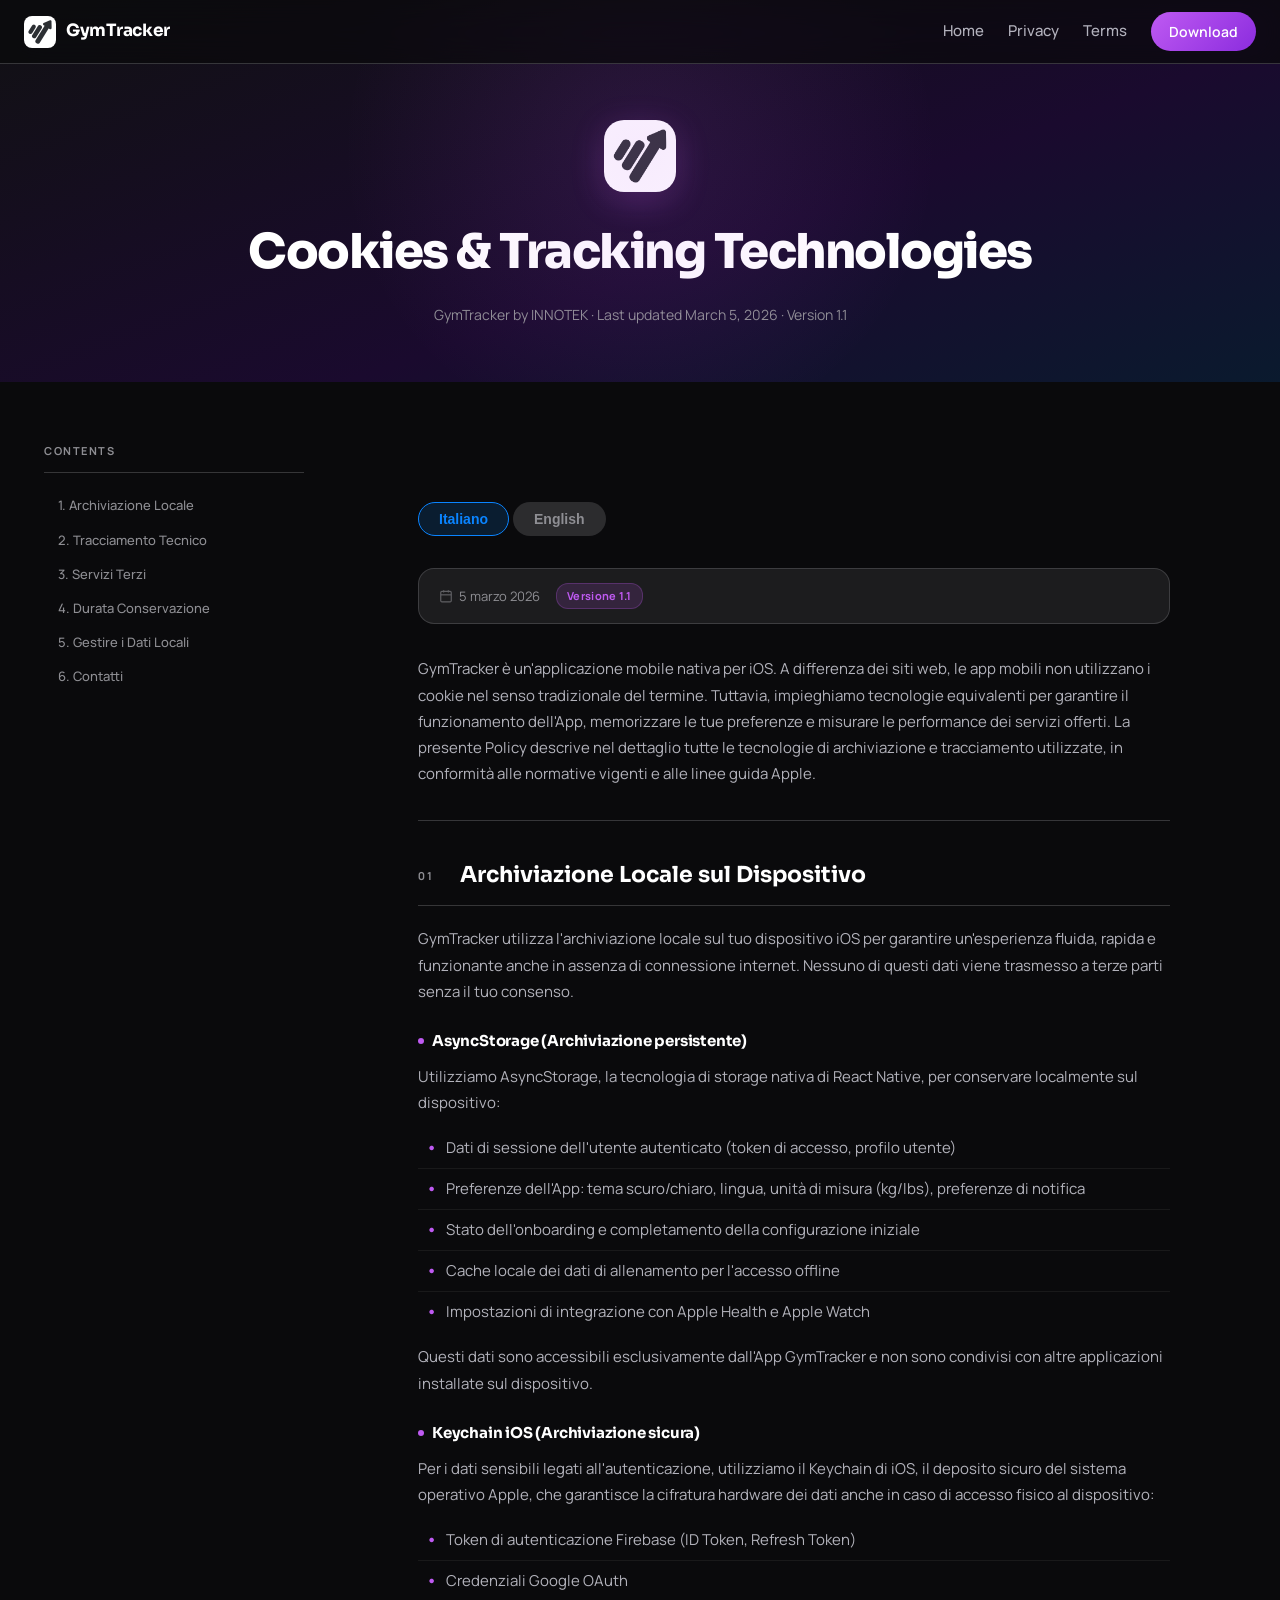
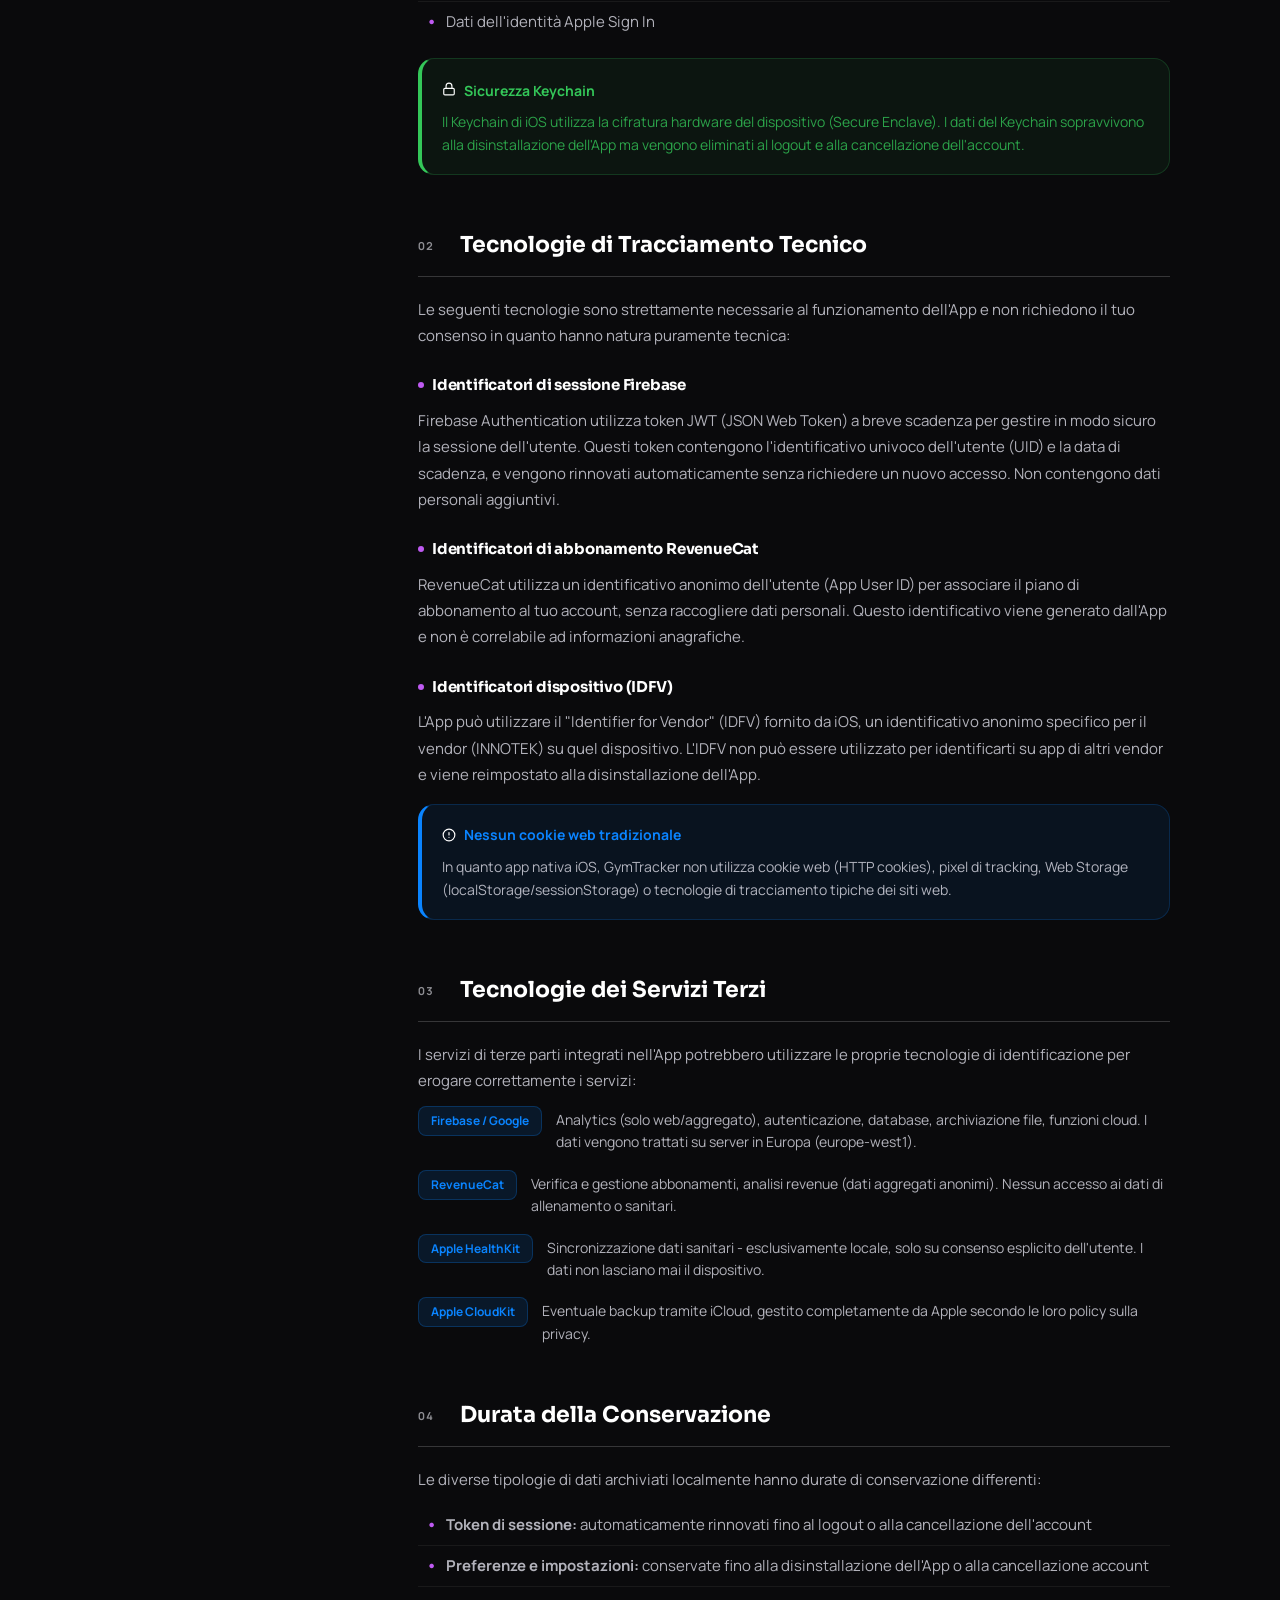
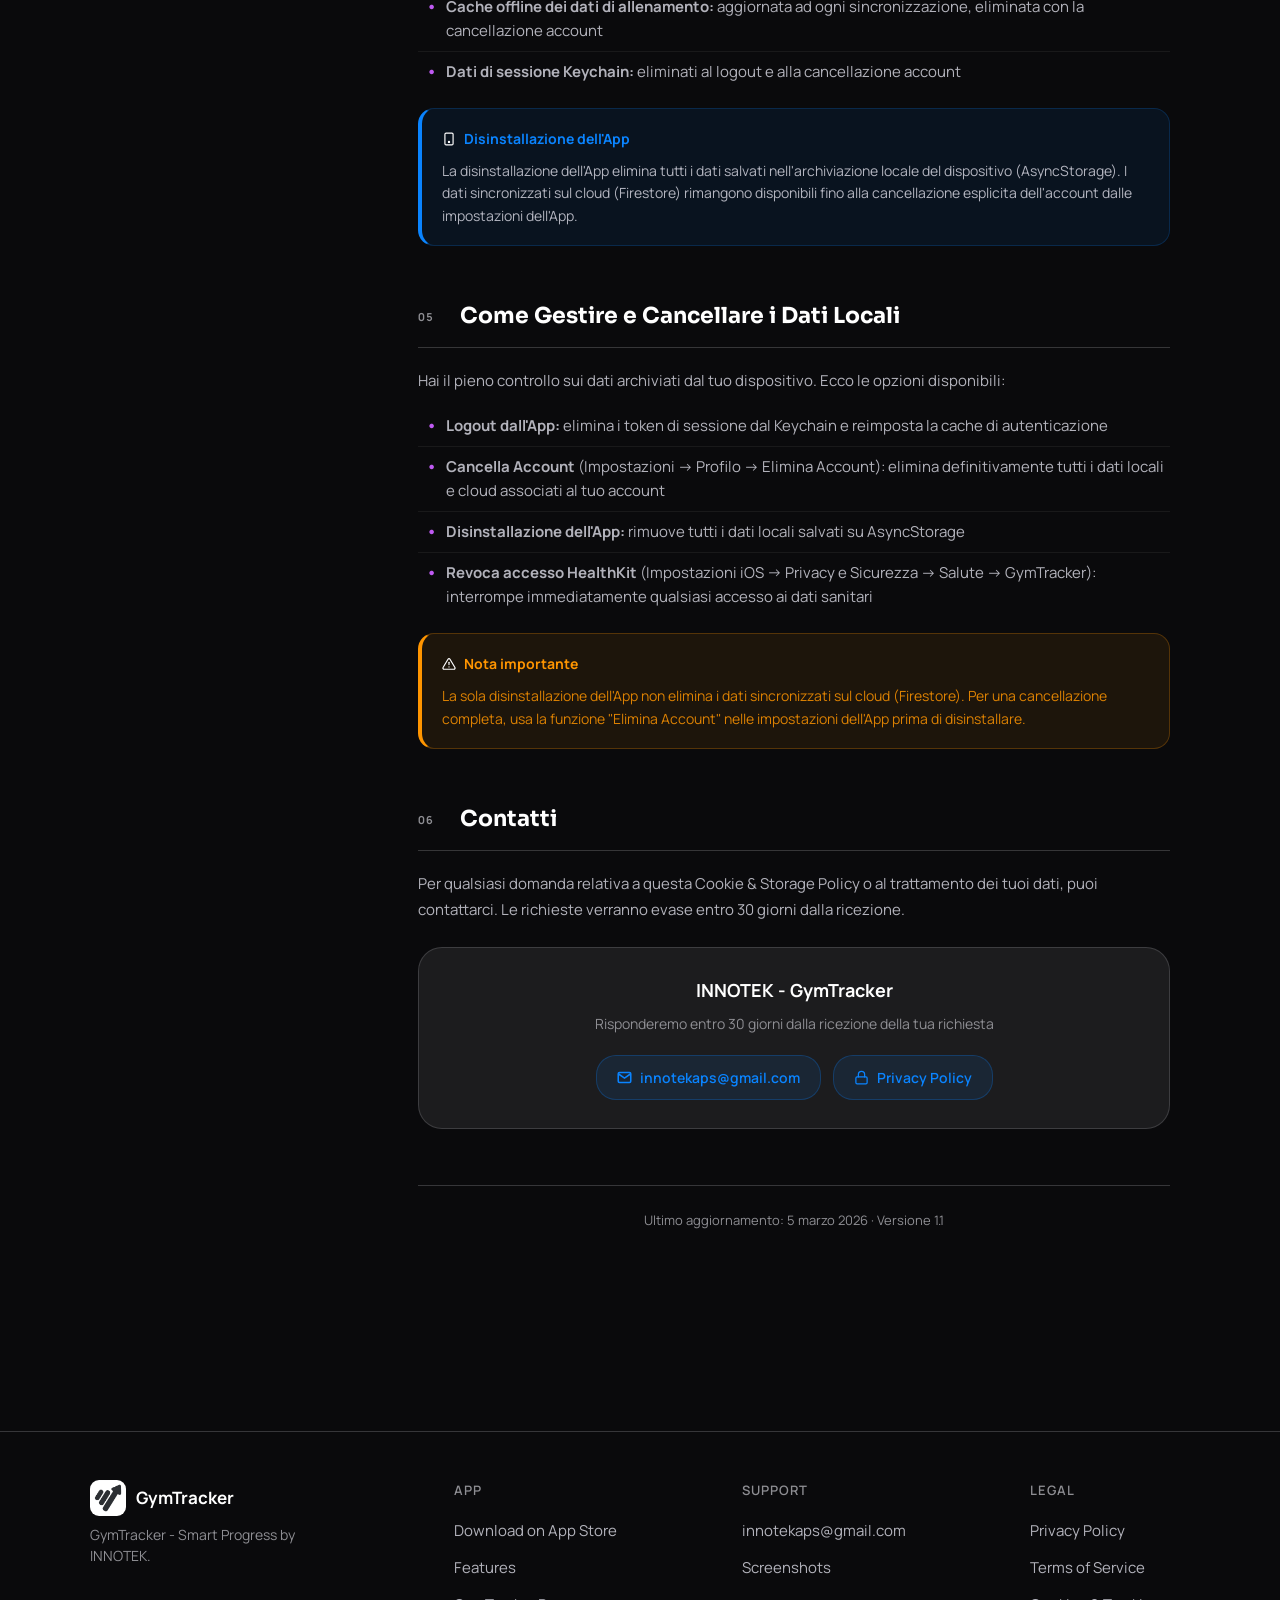
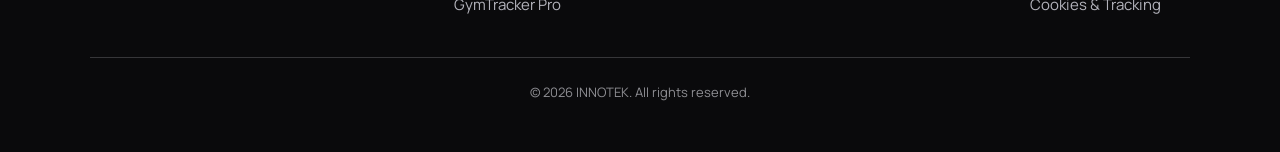
==== cookies.html @ 11812b3f "style: replace all emojis with SVG icons across site" ====
<!DOCTYPE html>
<html lang="en">
<head>
  <meta charset="UTF-8">
  <meta name="viewport" content="width=device-width, initial-scale=1.0">
  <title>Cookies &amp; Tracking - GymTracker by INNOTEK</title>
  <meta name="description" content="GymTracker Cookies and Tracking Technologies Policy - how the app stores data and uses technical identifiers.">
  <link rel="icon" href="./favicon.png">
  <link rel="stylesheet" href="./styles.css">
</head>
<body>

<div class="scroll-progress"><div class="scroll-progress-bar" id="progressBar"></div></div>

<nav class="site-nav">
  <div class="nav-brand">
    <img src="./icon.png" alt="GymTracker">
    <span>GymTracker</span>
  </div>
  <div class="nav-links">
    <a href="./index.html">Home</a>
    <a href="./privacy.html">Privacy</a>
    <a href="./terms.html">Terms</a>
    <a href="https://apps.apple.com/app/id6759553013" class="nav-cta" target="_blank">Download</a>
  </div>
</nav>

<div class="legal-hero-enhanced">
  <img class="legal-hero-icon" src="./icon.png" alt="GymTracker">
  <h1>Cookies &amp; Tracking Technologies</h1>
  <p>GymTracker by INNOTEK · Last updated March 5, 2026 · Version 1.1</p>
</div>

<div class="legal-layout">

  <aside class="toc-sidebar" id="tocSidebar">
    <div class="toc-header">Contents</div>
    <nav id="toc-it" class="toc-nav-pane">
      <ul class="toc-nav">
        <li><a href="#it-s1" class="toc-link">1. Archiviazione Locale</a></li>
        <li><a href="#it-s2" class="toc-link">2. Tracciamento Tecnico</a></li>
        <li><a href="#it-s3" class="toc-link">3. Servizi Terzi</a></li>
        <li><a href="#it-s4" class="toc-link">4. Durata Conservazione</a></li>
        <li><a href="#it-s5" class="toc-link">5. Gestire i Dati Locali</a></li>
        <li><a href="#it-s6" class="toc-link">6. Contatti</a></li>
      </ul>
    </nav>
    <nav id="toc-en" class="toc-nav-pane" style="display:none;">
      <ul class="toc-nav">
        <li><a href="#en-s1" class="toc-link">1. Local Device Storage</a></li>
        <li><a href="#en-s2" class="toc-link">2. Technical Identifiers</a></li>
        <li><a href="#en-s3" class="toc-link">3. Third-Party Services</a></li>
        <li><a href="#en-s4" class="toc-link">4. Retention</a></li>
        <li><a href="#en-s5" class="toc-link">5. Managing Local Data</a></li>
        <li><a href="#en-s6" class="toc-link">6. Contacts</a></li>
      </ul>
    </nav>
  </aside>

  <main class="legal-content">
    <div class="lang-tabs">
      <button class="lang-tab active" onclick="switchLang('it')" id="tab-it">Italiano</button>
      <button class="lang-tab" onclick="switchLang('en')" id="tab-en">English</button>
    </div>

    <div class="legal-meta">
      <span class="legal-meta-item">
        <svg width="14" height="14" viewBox="0 0 24 24" fill="none" stroke="currentColor" stroke-width="2"><rect x="3" y="4" width="18" height="18" rx="2"/><line x1="16" y1="2" x2="16" y2="6"/><line x1="8" y1="2" x2="8" y2="6"/><line x1="3" y1="10" x2="21" y2="10"/></svg>
        5 marzo 2026
      </span>
      <span class="legal-meta-badge">Versione 1.1</span>

    </div>

    <div id="lang-it" class="lang-content active">

      <p style="font-size:15px;color:var(--text-secondary);line-height:1.75;margin-bottom:40px;padding-bottom:32px;border-bottom:1px solid var(--separator);">
        GymTracker è un'applicazione mobile nativa per iOS. A differenza dei siti web, le app mobili non utilizzano i cookie nel senso tradizionale del termine. Tuttavia, impieghiamo tecnologie equivalenti per garantire il funzionamento dell'App, memorizzare le tue preferenze e misurare le performance dei servizi offerti. La presente Policy descrive nel dettaglio tutte le tecnologie di archiviazione e tracciamento utilizzate, in conformità alle normative vigenti e alle linee guida Apple.
      </p>

      <span class="legal-section-anchor" id="it-s1"></span>
      <div class="legal-section fade-in">
        <div class="legal-section-header">
          <span class="section-number">01</span>
          <h2>Archiviazione Locale sul Dispositivo</h2>
        </div>
        <p>GymTracker utilizza l'archiviazione locale sul tuo dispositivo iOS per garantire un'esperienza fluida, rapida e funzionante anche in assenza di connessione internet. Nessuno di questi dati viene trasmesso a terze parti senza il tuo consenso.</p>

        <h3>AsyncStorage (Archiviazione persistente)</h3>
        <p>Utilizziamo AsyncStorage, la tecnologia di storage nativa di React Native, per conservare localmente sul dispositivo:</p>
        <ul>
          <li>Dati di sessione dell'utente autenticato (token di accesso, profilo utente)</li>
          <li>Preferenze dell'App: tema scuro/chiaro, lingua, unità di misura (kg/lbs), preferenze di notifica</li>
          <li>Stato dell'onboarding e completamento della configurazione iniziale</li>
          <li>Cache locale dei dati di allenamento per l'accesso offline</li>
          <li>Impostazioni di integrazione con Apple Health e Apple Watch</li>
        </ul>
        <p>Questi dati sono accessibili esclusivamente dall'App GymTracker e non sono condivisi con altre applicazioni installate sul dispositivo.</p>

        <h3>Keychain iOS (Archiviazione sicura)</h3>
        <p>Per i dati sensibili legati all'autenticazione, utilizziamo il Keychain di iOS, il deposito sicuro del sistema operativo Apple, che garantisce la cifratura hardware dei dati anche in caso di accesso fisico al dispositivo:</p>
        <ul>
          <li>Token di autenticazione Firebase (ID Token, Refresh Token)</li>
          <li>Credenziali Google OAuth</li>
          <li>Dati dell'identità Apple Sign In</li>
        </ul>
        <div class="highlight-box">
          <div class="highlight-box-header">
            <span><svg width="14" height="14" viewBox="0 0 24 24" fill="none" stroke="currentColor" stroke-width="2" stroke-linecap="round"><rect x="3" y="11" width="18" height="11" rx="2" ry="2"/><path d="M7 11V7a5 5 0 0 1 10 0v4"/></svg></span>
            <span class="highlight-box-title">Sicurezza Keychain</span>
          </div>
          <p>Il Keychain di iOS utilizza la cifratura hardware del dispositivo (Secure Enclave). I dati del Keychain sopravvivono alla disinstallazione dell'App ma vengono eliminati al logout e alla cancellazione dell'account.</p>
        </div>
      </div>

      <span class="legal-section-anchor" id="it-s2"></span>
      <div class="legal-section fade-in">
        <div class="legal-section-header">
          <span class="section-number">02</span>
          <h2>Tecnologie di Tracciamento Tecnico</h2>
        </div>
        <p>Le seguenti tecnologie sono strettamente necessarie al funzionamento dell'App e non richiedono il tuo consenso in quanto hanno natura puramente tecnica:</p>

        <h3>Identificatori di sessione Firebase</h3>
        <p>Firebase Authentication utilizza token JWT (JSON Web Token) a breve scadenza per gestire in modo sicuro la sessione dell'utente. Questi token contengono l'identificativo univoco dell'utente (UID) e la data di scadenza, e vengono rinnovati automaticamente senza richiedere un nuovo accesso. Non contengono dati personali aggiuntivi.</p>

        <h3>Identificatori di abbonamento RevenueCat</h3>
        <p>RevenueCat utilizza un identificativo anonimo dell'utente (App User ID) per associare il piano di abbonamento al tuo account, senza raccogliere dati personali. Questo identificativo viene generato dall'App e non è correlabile ad informazioni anagrafiche.</p>

        <h3>Identificatori dispositivo (IDFV)</h3>
        <p>L'App può utilizzare il "Identifier for Vendor" (IDFV) fornito da iOS, un identificativo anonimo specifico per il vendor (INNOTEK) su quel dispositivo. L'IDFV non può essere utilizzato per identificarti su app di altri vendor e viene reimpostato alla disinstallazione dell'App.</p>

        <div class="info-box">
          <div class="info-box-header">
            <span class="info-box-icon"><svg width="14" height="14" viewBox="0 0 24 24" fill="none" stroke="currentColor" stroke-width="2" stroke-linecap="round"><circle cx="12" cy="12" r="10"/><line x1="12" y1="8" x2="12" y2="12"/><line x1="12" y1="16" x2="12.01" y2="16"/></svg></span>
            <span class="info-box-title">Nessun cookie web tradizionale</span>
          </div>
          <p>In quanto app nativa iOS, GymTracker non utilizza cookie web (HTTP cookies), pixel di tracking, Web Storage (localStorage/sessionStorage) o tecnologie di tracciamento tipiche dei siti web.</p>
        </div>
      </div>

      <span class="legal-section-anchor" id="it-s3"></span>
      <div class="legal-section fade-in">
        <div class="legal-section-header">
          <span class="section-number">03</span>
          <h2>Tecnologie dei Servizi Terzi</h2>
        </div>
        <p>I servizi di terze parti integrati nell'App potrebbero utilizzare le proprie tecnologie di identificazione per erogare correttamente i servizi:</p>

        <div class="service-row">
          <span class="service-tag">Firebase / Google</span>
          <span class="service-desc">Analytics (solo web/aggregato), autenticazione, database, archiviazione file, funzioni cloud. I dati vengono trattati su server in Europa (europe-west1).</span>
        </div>
        <div class="service-row">
          <span class="service-tag">RevenueCat</span>
          <span class="service-desc">Verifica e gestione abbonamenti, analisi revenue (dati aggregati anonimi). Nessun accesso ai dati di allenamento o sanitari.</span>
        </div>
        <div class="service-row">
          <span class="service-tag">Apple HealthKit</span>
          <span class="service-desc">Sincronizzazione dati sanitari  -  esclusivamente locale, solo su consenso esplicito dell'utente. I dati non lasciano mai il dispositivo.</span>
        </div>
        <div class="service-row">
          <span class="service-tag">Apple CloudKit</span>
          <span class="service-desc">Eventuale backup tramite iCloud, gestito completamente da Apple secondo le loro policy sulla privacy.</span>
        </div>
      </div>

      <span class="legal-section-anchor" id="it-s4"></span>
      <div class="legal-section fade-in">
        <div class="legal-section-header">
          <span class="section-number">04</span>
          <h2>Durata della Conservazione</h2>
        </div>
        <p>Le diverse tipologie di dati archiviati localmente hanno durate di conservazione differenti:</p>
        <ul>
          <li><strong>Token di sessione:</strong> automaticamente rinnovati fino al logout o alla cancellazione dell'account</li>
          <li><strong>Preferenze e impostazioni:</strong> conservate fino alla disinstallazione dell'App o alla cancellazione account</li>
          <li><strong>Cache offline dei dati di allenamento:</strong> aggiornata ad ogni sincronizzazione, eliminata con la cancellazione account</li>
          <li><strong>Dati di sessione Keychain:</strong> eliminati al logout e alla cancellazione account</li>
        </ul>
        <div class="info-box">
          <div class="info-box-header">
            <span class="info-box-icon"><svg width="14" height="14" viewBox="0 0 24 24" fill="none" stroke="currentColor" stroke-width="2" stroke-linecap="round"><rect x="5" y="2" width="14" height="20" rx="2"/><circle cx="12" cy="17" r="1"/></svg></span>
            <span class="info-box-title">Disinstallazione dell'App</span>
          </div>
          <p>La disinstallazione dell'App elimina tutti i dati salvati nell'archiviazione locale del dispositivo (AsyncStorage). I dati sincronizzati sul cloud (Firestore) rimangono disponibili fino alla cancellazione esplicita dell'account dalle impostazioni dell'App.</p>
        </div>
      </div>

      <span class="legal-section-anchor" id="it-s5"></span>
      <div class="legal-section fade-in">
        <div class="legal-section-header">
          <span class="section-number">05</span>
          <h2>Come Gestire e Cancellare i Dati Locali</h2>
        </div>
        <p>Hai il pieno controllo sui dati archiviati dal tuo dispositivo. Ecco le opzioni disponibili:</p>
        <ul>
          <li><strong>Logout dall'App:</strong> elimina i token di sessione dal Keychain e reimposta la cache di autenticazione</li>
          <li><strong>Cancella Account</strong> (Impostazioni → Profilo → Elimina Account): elimina definitivamente tutti i dati locali e cloud associati al tuo account</li>
          <li><strong>Disinstallazione dell'App:</strong> rimuove tutti i dati locali salvati su AsyncStorage</li>
          <li><strong>Revoca accesso HealthKit</strong> (Impostazioni iOS → Privacy e Sicurezza → Salute → GymTracker): interrompe immediatamente qualsiasi accesso ai dati sanitari</li>
        </ul>
        <div class="warning-box">
          <div class="warning-box-header">
            <span class="warning-box-icon"><svg width="14" height="14" viewBox="0 0 24 24" fill="none" stroke="currentColor" stroke-width="2" stroke-linecap="round"><path d="M10.29 3.86L1.82 18a2 2 0 0 0 1.71 3h16.94a2 2 0 0 0 1.71-3L13.71 3.86a2 2 0 0 0-3.42 0z"/><line x1="12" y1="9" x2="12" y2="13"/><line x1="12" y1="17" x2="12.01" y2="17"/></svg></span>
            <span class="warning-box-title">Nota importante</span>
          </div>
          <p>La sola disinstallazione dell'App non elimina i dati sincronizzati sul cloud (Firestore). Per una cancellazione completa, usa la funzione "Elimina Account" nelle impostazioni dell'App prima di disinstallare.</p>
        </div>
      </div>

      <span class="legal-section-anchor" id="it-s6"></span>
      <div class="legal-section fade-in">
        <div class="legal-section-header">
          <span class="section-number">06</span>
          <h2>Contatti</h2>
        </div>
        <p>Per qualsiasi domanda relativa a questa Cookie &amp; Storage Policy o al trattamento dei tuoi dati, puoi contattarci. Le richieste verranno evase entro 30 giorni dalla ricezione.</p>
        <div class="contact-box">
          <div class="contact-box-title">INNOTEK - GymTracker</div>
          <div class="contact-box-sub">Risponderemo entro 30 giorni dalla ricezione della tua richiesta</div>
          <div class="contact-box-links">
            <a href="mailto:innotekaps@gmail.com" class="contact-link">
              <svg width="15" height="15" viewBox="0 0 24 24" fill="none" stroke="currentColor" stroke-width="2.5"><path d="M4 4h16c1.1 0 2 .9 2 2v12c0 1.1-.9 2-2 2H4c-1.1 0-2-.9-2-2V6c0-1.1.9-2 2-2z"/><polyline points="22,6 12,13 2,6"/></svg>
              innotekaps@gmail.com
            </a>
            <a href="./privacy.html" class="contact-link">
              <svg width="15" height="15" viewBox="0 0 24 24" fill="none" stroke="currentColor" stroke-width="2" stroke-linecap="round"><rect x="3" y="11" width="18" height="11" rx="2" ry="2"/><path d="M7 11V7a5 5 0 0 1 10 0v4"/></svg>
              Privacy Policy
            </a>
          </div>
        </div>
      </div>

      <div class="legal-footer-note">
        Ultimo aggiornamento: 5 marzo 2026 · Versione 1.1
      </div>
    </div><div id="lang-en" class="lang-content">

      <p style="font-size:15px;color:var(--text-secondary);line-height:1.75;margin-bottom:40px;padding-bottom:32px;border-bottom:1px solid var(--separator);">
        GymTracker is a native iOS mobile application. Unlike websites, mobile apps do not use cookies in the traditional browser sense. However, we use equivalent storage technologies and technical identifiers to ensure app operation, remember your preferences, and measure service performance. This Policy describes all storage and tracking technologies used, in compliance with applicable regulations and Apple guidelines.
      </p>

      <span class="legal-section-anchor" id="en-s1"></span>
      <div class="legal-section fade-in">
        <div class="legal-section-header">
          <span class="section-number">01</span>
          <h2>Local Device Storage</h2>
        </div>
        <p>GymTracker stores essential app data locally on your iOS device to ensure a smooth, fast experience that works even without an internet connection. None of this data is transmitted to third parties without your consent.</p>

        <h3>AsyncStorage (Persistent storage)</h3>
        <p>We use AsyncStorage, React Native's native storage technology, to store locally on your device:</p>
        <ul>
          <li>Authenticated user session data (access tokens, user profile)</li>
          <li>App preferences: dark/light theme, language, units of measurement (kg/lbs), notification preferences</li>
          <li>Onboarding completion state and initial setup configuration</li>
          <li>Local workout data cache for offline access</li>
          <li>Apple Health and Apple Watch integration settings</li>
        </ul>
        <p>This data is accessible only by the GymTracker app and is not shared with other applications installed on the device.</p>

        <h3>iOS Keychain (Secure storage)</h3>
        <p>For sensitive authentication data, we use the iOS Keychain  -  Apple's secure system storage that provides hardware-level encryption of data even in case of physical device access:</p>
        <ul>
          <li>Firebase authentication tokens (ID Token, Refresh Token)</li>
          <li>Google OAuth credentials</li>
          <li>Apple Sign In identity data</li>
        </ul>
        <div class="highlight-box">
          <div class="highlight-box-header">
            <span><svg width="14" height="14" viewBox="0 0 24 24" fill="none" stroke="currentColor" stroke-width="2" stroke-linecap="round"><rect x="3" y="11" width="18" height="11" rx="2" ry="2"/><path d="M7 11V7a5 5 0 0 1 10 0v4"/></svg></span>
            <span class="highlight-box-title">Keychain Security</span>
          </div>
          <p>The iOS Keychain uses the device's hardware encryption (Secure Enclave). Keychain data survives app uninstallation but is deleted on logout and account deletion.</p>
        </div>
      </div>

      <span class="legal-section-anchor" id="en-s2"></span>
      <div class="legal-section fade-in">
        <div class="legal-section-header">
          <span class="section-number">02</span>
          <h2>Technical Identifiers</h2>
        </div>
        <p>The following technical identifiers are strictly necessary for app operation and do not require your consent as they serve a purely technical purpose:</p>

        <h3>Firebase session identifiers</h3>
        <p>Firebase Authentication uses short-lived JWT (JSON Web Token) tokens to securely manage user sessions. These tokens contain the user's unique identifier (UID) and expiry date, and are automatically renewed without requiring a new sign-in. They contain no additional personal data.</p>

        <h3>RevenueCat subscription identifiers</h3>
        <p>RevenueCat uses an anonymous user identifier (App User ID) to link a subscription plan to your account, without collecting personal data. This identifier is generated by the app and cannot be correlated to personal information.</p>

        <h3>Device identifier (IDFV)</h3>
        <p>The app may use the "Identifier for Vendor" (IDFV) provided by iOS  -  an anonymous identifier specific to the vendor (INNOTEK) on that device. The IDFV cannot be used to identify you across apps from other vendors and is reset when the app is uninstalled.</p>

        <div class="info-box">
          <div class="info-box-header">
            <span class="info-box-icon"><svg width="14" height="14" viewBox="0 0 24 24" fill="none" stroke="currentColor" stroke-width="2" stroke-linecap="round"><circle cx="12" cy="12" r="10"/><line x1="12" y1="8" x2="12" y2="12"/><line x1="12" y1="16" x2="12.01" y2="16"/></svg></span>
            <span class="info-box-title">No traditional web cookies</span>
          </div>
          <p>As a native iOS app, GymTracker does not use web cookies (HTTP cookies), tracking pixels, Web Storage (localStorage/sessionStorage), or tracking technologies typical of websites.</p>
        </div>
      </div>

      <span class="legal-section-anchor" id="en-s3"></span>
      <div class="legal-section fade-in">
        <div class="legal-section-header">
          <span class="section-number">03</span>
          <h2>Third-Party Services</h2>
        </div>
        <p>Third-party services integrated in the app may use their own identification technologies to deliver their services correctly:</p>

        <div class="service-row">
          <span class="service-tag">Firebase / Google</span>
          <span class="service-desc">Authentication, database/storage, cloud functions, and aggregated technical analytics. Data processed on European servers (europe-west1).</span>
        </div>
        <div class="service-row">
          <span class="service-tag">RevenueCat</span>
          <span class="service-desc">Subscription verification and entitlement management, aggregated anonymous revenue analytics. No access to workout or health data.</span>
        </div>
        <div class="service-row">
          <span class="service-tag">Apple HealthKit</span>
          <span class="service-desc">Health data synchronization  -  exclusively local, only with explicit user consent. Data never leaves your device.</span>
        </div>
        <div class="service-row">
          <span class="service-tag">Apple CloudKit</span>
          <span class="service-desc">Optional iCloud backup, managed entirely by Apple according to their privacy policy.</span>
        </div>
      </div>

      <span class="legal-section-anchor" id="en-s4"></span>
      <div class="legal-section fade-in">
        <div class="legal-section-header">
          <span class="section-number">04</span>
          <h2>Retention</h2>
        </div>
        <p>Different types of locally stored data have different retention periods:</p>
        <ul>
          <li><strong>Session tokens:</strong> automatically renewed until logout or account deletion</li>
          <li><strong>Preferences and settings:</strong> retained until app uninstall or account deletion</li>
          <li><strong>Offline workout data cache:</strong> refreshed on each sync, deleted on account deletion</li>
          <li><strong>Keychain session data:</strong> deleted on logout and account deletion</li>
        </ul>
        <div class="info-box">
          <div class="info-box-header">
            <span class="info-box-icon"><svg width="14" height="14" viewBox="0 0 24 24" fill="none" stroke="currentColor" stroke-width="2" stroke-linecap="round"><rect x="5" y="2" width="14" height="20" rx="2"/><circle cx="12" cy="17" r="1"/></svg></span>
            <span class="info-box-title">Uninstalling the App</span>
          </div>
          <p>Uninstalling the app removes all data stored in the local device storage (AsyncStorage). Data synced to the cloud (Firestore) remains available until explicit account deletion in the app settings.</p>
        </div>
      </div>

      <span class="legal-section-anchor" id="en-s5"></span>
      <div class="legal-section fade-in">
        <div class="legal-section-header">
          <span class="section-number">05</span>
          <h2>Managing and Deleting Local Data</h2>
        </div>
        <p>You have full control over data stored on your device. Here are the available options:</p>
        <ul>
          <li><strong>Log out of the App:</strong> clears session tokens from the Keychain and resets the authentication cache</li>
          <li><strong>Delete Account</strong> (Settings → Profile → Delete Account): permanently removes all local and cloud data associated with your account</li>
          <li><strong>Uninstall the App:</strong> removes all local data stored in AsyncStorage</li>
          <li><strong>Revoke HealthKit access</strong> (iOS Settings → Privacy &amp; Security → Health → GymTracker): immediately stops any access to health data</li>
        </ul>
        <div class="warning-box">
          <div class="warning-box-header">
            <span class="warning-box-icon"><svg width="14" height="14" viewBox="0 0 24 24" fill="none" stroke="currentColor" stroke-width="2" stroke-linecap="round"><path d="M10.29 3.86L1.82 18a2 2 0 0 0 1.71 3h16.94a2 2 0 0 0 1.71-3L13.71 3.86a2 2 0 0 0-3.42 0z"/><line x1="12" y1="9" x2="12" y2="13"/><line x1="12" y1="17" x2="12.01" y2="17"/></svg></span>
            <span class="warning-box-title">Important note</span>
          </div>
          <p>Simply uninstalling the App does not delete cloud-synced data (Firestore). For complete deletion, use the "Delete Account" feature in the App settings before uninstalling.</p>
        </div>
      </div>

      <span class="legal-section-anchor" id="en-s6"></span>
      <div class="legal-section fade-in">
        <div class="legal-section-header">
          <span class="section-number">06</span>
          <h2>Contacts</h2>
        </div>
        <p>For any questions about this Cookies &amp; Storage Policy or data processing, please contact us. Requests will be handled within 30 days of receipt.</p>
        <div class="contact-box">
          <div class="contact-box-title">INNOTEK - GymTracker</div>
          <div class="contact-box-sub">We'll respond within 30 days of receiving your request</div>
          <div class="contact-box-links">
            <a href="mailto:innotekaps@gmail.com" class="contact-link">
              <svg width="15" height="15" viewBox="0 0 24 24" fill="none" stroke="currentColor" stroke-width="2.5"><path d="M4 4h16c1.1 0 2 .9 2 2v12c0 1.1-.9 2-2 2H4c-1.1 0-2-.9-2-2V6c0-1.1.9-2 2-2z"/><polyline points="22,6 12,13 2,6"/></svg>
              innotekaps@gmail.com
            </a>
            <a href="./privacy.html" class="contact-link">
              <svg width="15" height="15" viewBox="0 0 24 24" fill="none" stroke="currentColor" stroke-width="2" stroke-linecap="round"><rect x="3" y="11" width="18" height="11" rx="2" ry="2"/><path d="M7 11V7a5 5 0 0 1 10 0v4"/></svg>
              Privacy Policy
            </a>
          </div>
        </div>
      </div>

      <div class="legal-footer-note">
        Last updated: March 5, 2026 · Version 1.1
      </div>
    </div></main>
</div><footer>
  <div class="footer-inner">
    <div>
      <div class="footer-brand"><img src="./icon.png" alt="GymTracker"><span>GymTracker</span></div>
      <p class="footer-desc">GymTracker - Smart Progress by INNOTEK.</p>
    </div>
    <div class="footer-col">
      <h4>App</h4>
      <ul>
        <li><a href="https://apps.apple.com/app/id6759553013" target="_blank" rel="noopener">Download on App Store</a></li>
        <li><a href="./index.html#features">Features</a></li>
        <li><a href="./index.html#pro">GymTracker Pro</a></li>
      </ul>
    </div>
    <div class="footer-col">
      <h4>Support</h4>
      <ul>
        <li><a href="mailto:innotekaps@gmail.com">innotekaps@gmail.com</a></li>
        <li><a href="./index.html#screenshots">Screenshots</a></li>
      </ul>
    </div>
    <div class="footer-col">
      <h4>Legal</h4>
      <ul>
        <li><a href="./privacy.html">Privacy Policy</a></li>
        <li><a href="./terms.html">Terms of Service</a></li>
        <li><a href="./cookies.html">Cookies &amp; Tracking</a></li>
      </ul>
    </div>
  </div>
  <div class="footer-bottom">
    <p>© 2026 INNOTEK. All rights reserved.</p>
  </div>
</footer>

<button class="back-to-top" id="backToTop" onclick="window.scrollTo({top:0,behavior:'smooth'})" aria-label="Back to top">↑</button>

<script>
  const savedLang = localStorage.getItem('gymtracker-lang') || 'it';
  function switchLang(lang) {
    document.querySelectorAll('.lang-content').forEach(el => el.classList.remove('active'));
    document.querySelectorAll('.lang-tab').forEach(el => el.classList.remove('active'));
    document.getElementById('lang-' + lang).classList.add('active');
    document.getElementById('tab-' + lang).classList.add('active');
    document.getElementById('toc-it').style.display = lang === 'it' ? '' : 'none';
    document.getElementById('toc-en').style.display = lang === 'en' ? '' : 'none';
    localStorage.setItem('gymtracker-lang', lang);
    triggerFadeIns();
  }
  switchLang(savedLang);

  window.addEventListener('scroll', () => {
    const s = document.documentElement.scrollTop;
    const h = document.documentElement.scrollHeight - document.documentElement.clientHeight;
    document.getElementById('progressBar').style.width = (s / h * 100) + '%';
    document.getElementById('backToTop').classList.toggle('visible', s > 400);
    updateTOC();
  }, {passive: true});

  function updateTOC() {
    const lang = localStorage.getItem('gymtracker-lang') || 'it';
    const anchors = document.querySelectorAll('#lang-' + lang + ' .legal-section-anchor');
    const links = document.querySelectorAll('#toc-' + lang + ' .toc-link');
    let current = '';
    anchors.forEach(anchor => { if (window.scrollY >= anchor.offsetTop - 120) current = anchor.id; });
    links.forEach(link => { link.classList.toggle('active', link.getAttribute('href') === '#' + current); });
  }

  function triggerFadeIns() {
    const obs = new IntersectionObserver((entries) => {
      entries.forEach(e => { if (e.isIntersecting) { e.target.classList.add('visible'); obs.unobserve(e.target); } });
    }, {threshold: 0.08});
    document.querySelectorAll('.fade-in:not(.visible)').forEach(el => obs.observe(el));
  }
  triggerFadeIns();
</script>
</body>
</html>
---- styles.css ----
@import url('https://fonts.googleapis.com/css2?family=Manrope:wght@400;500;600;700;800&family=Sora:wght@600;700;800&display=swap');

/* ===================================
  GymTracker - Design System
   Mirroring the app's theme
=================================== */
:root {
  --bg:             #0A0A0C;
  --bg-card:        #1C1C1E;
  --bg-elevated:    #2C2C2E;
  --text:           #FFFFFF;
  --text-secondary: rgba(235,235,245,0.75);
  --text-muted:     #8E8E93;
  --accent:         #0A84FF;
  --success:        #34C759;
  --error:          #FF3B30;
  --warning:        #FF9500;
  --premium:        #BF5AF2;
  --premium2:       #8B2CDE;
  --separator:      rgba(84,84,88,0.6);

  --gradient-premium: linear-gradient(135deg, #BF5AF2 0%, #8B2CDE 100%);
  --gradient-accent:  linear-gradient(135deg, #0A84FF 0%, #5856D6 100%);
  --gradient-hero:    linear-gradient(160deg, #111113 0%, #1a0a2e 60%, #0a1a2e 100%);

  --radius-sm: 10px;
  --radius-md: 16px;
  --radius-lg: 24px;
  --radius-xl: 32px;

  --shadow-card: 0 4px 24px rgba(0,0,0,0.4);
  --shadow-glow: 0 0 40px rgba(191,90,242,0.25);
}

* { box-sizing: border-box; margin: 0; padding: 0; }

html { scroll-behavior: smooth; }

body {
  background: var(--bg);
  color: var(--text);
  font-family: 'Manrope', -apple-system, BlinkMacSystemFont, 'Helvetica Neue', sans-serif;
  line-height: 1.65;
  -webkit-font-smoothing: antialiased;
}

h1, h2, h3, .nav-brand span, .section-label, .section-title, .hero-badge {
  font-family: 'Sora', 'Manrope', sans-serif;
}

a { color: var(--accent); text-decoration: none; }
a:hover { opacity: 0.8; }

/* Global focus-visible ring */
:focus-visible {
  outline: 2px solid var(--accent);
  outline-offset: 3px;
  border-radius: 4px;
}
:focus:not(:focus-visible) { outline: none; }

/* ── Nav ── */
.site-nav {
  position: fixed; top: 0; left: 0; right: 0; z-index: 100;
  display: flex; align-items: center; justify-content: space-between;
  padding: 0 24px; height: 64px;
  background: rgba(10,10,12,0.8);
  backdrop-filter: blur(20px) saturate(180%);
  -webkit-backdrop-filter: blur(20px) saturate(180%);
  border-bottom: 1px solid var(--separator);
}
.nav-brand { display: flex; align-items: center; gap: 10px; }
.nav-brand img { width: 32px; height: 32px; border-radius: 8px; }
.nav-brand span { font-size: 17px; font-weight: 700; letter-spacing: -0.3px; }
.nav-links { display: flex; gap: 24px; align-items: center; }
.nav-links a { font-size: 15px; color: var(--text-secondary); font-weight: 500; }
.nav-links a:hover { color: var(--text); }
.nav-cta {
  background: var(--gradient-premium);
  color: #fff !important;
  padding: 8px 18px;
  border-radius: 20px;
  font-weight: 600 !important;
  font-size: 14px !important;
  transition: opacity .2s, transform .2s;
}
.nav-cta:hover { opacity: 0.9 !important; transform: scale(1.02); }
.nav-cta:focus-visible { outline-color: #fff; }

/* ── Hero ── */
.hero {
  min-height: 100svh;
  background: var(--gradient-hero);
  display: flex; flex-direction: column; align-items: center; justify-content: center;
  text-align: center;
  padding: 120px 24px 80px;
  position: relative; overflow: hidden;
  width: 100%;
  max-width: none;
  margin: 0;
}
.hero::before {
  content: '';
  position: absolute; top: -200px; left: 50%; transform: translateX(-50%);
  width: 800px; height: 800px;
  background: radial-gradient(circle, rgba(191,90,242,0.15) 0%, transparent 70%);
  pointer-events: none;
}
.hero-badge {
  display: inline-flex; align-items: center; gap: 6px;
  background: rgba(255,255,255,0.06);
  border: 1px solid rgba(255,255,255,0.12);
  color: var(--text-secondary);
  padding: 6px 16px; border-radius: 20px;
  font-size: 12px; font-weight: 500; letter-spacing: 0.5px;
  margin-bottom: 24px; text-transform: uppercase;
}
.app-icon-hero {
  width: 120px; height: 120px; border-radius: 26px;
  box-shadow: var(--shadow-glow), 0 8px 40px rgba(0,0,0,0.6);
  margin-bottom: 32px;
  animation: float 6s ease-in-out infinite;
}
@keyframes float {
  0%, 100% { transform: translateY(0px); }
  50% { transform: translateY(-12px); }
}
.hero h1 {
  font-size: clamp(40px, 8vw, 72px);
  font-weight: 800;
  letter-spacing: -2px;
  line-height: 1.05;
  margin-bottom: 20px;
  background: linear-gradient(135deg, #fff 30%, rgba(191,90,242,0.9) 100%);
  -webkit-background-clip: text;
  -webkit-text-fill-color: transparent;
  background-clip: text;
}
.hero-sub {
  font-size: clamp(16px, 2.5vw, 20px);
  color: var(--text-secondary);
  max-width: 480px;
  margin: 0 auto 40px;
  line-height: 1.65;
}
.hero-ctas { display: flex; gap: 16px; flex-wrap: wrap; justify-content: center; }
.btn-primary {
  display: inline-flex; align-items: center; gap: 10px;
  background: var(--gradient-premium);
  color: #fff; font-weight: 700; font-size: 17px;
  padding: 16px 32px; border-radius: var(--radius-xl);
  transition: transform .2s, box-shadow .2s;
  box-shadow: 0 4px 24px rgba(191,90,242,0.4);
}
.btn-primary:hover { transform: translateY(-2px); box-shadow: 0 8px 32px rgba(191,90,242,0.5); color: #fff; }
.btn-secondary {
  display: inline-flex; align-items: center; gap: 10px;
  background: var(--bg-elevated);
  border: 1px solid var(--separator);
  color: var(--text); font-weight: 600; font-size: 17px;
  padding: 16px 32px; border-radius: var(--radius-xl);
  transition: transform .2s, background .2s;
}
.btn-secondary:hover { transform: translateY(-2px); background: #3A3A3C; color: var(--text); }

/* ── Stats Bar ── */
.stats-bar {
  background: var(--bg-card);
  border-top: 1px solid var(--separator);
  border-bottom: 1px solid var(--separator);
}
.stats-inner {
  max-width: 1100px; margin: 0 auto;
  padding: 28px 24px;
  display: flex; flex-wrap: wrap; gap: 32px;
  justify-content: center; text-align: center;
}
.stat-item {}
.stat-value {
  font-size: 28px; font-weight: 800; letter-spacing: -0.5px;
  line-height: 1;
}
.stat-label {
  font-size: 12px; color: var(--text-muted); margin-top: 6px;
  letter-spacing: 0.3px;
}
.grad-premium {
  background: var(--gradient-premium);
  -webkit-background-clip: text; -webkit-text-fill-color: transparent;
  background-clip: text;
}
.grad-accent {
  background: var(--gradient-accent);
  -webkit-background-clip: text; -webkit-text-fill-color: transparent;
  background-clip: text;
}

/* ── Sections ── */
section:not(.hero) { padding: 100px 24px; max-width: 1100px; margin: 0 auto; scroll-margin-top: 72px; }
.screenshots-section { scroll-margin-top: 72px; }
.section-label {
  display: inline-block;
  font-size: 11px; font-weight: 700; letter-spacing: 1.5px;
  color: var(--premium); text-transform: uppercase;
  margin-bottom: 8px;
}
.section-title {
  font-size: clamp(26px, 4.5vw, 44px);
  font-weight: 800; letter-spacing: -1px; line-height: 1.1;
  margin-bottom: 16px;
}
.section-sub {
  font-size: 16px; color: var(--text-secondary);
  max-width: 520px; margin-bottom: 56px; line-height: 1.65;
}

/* ── Features Grid ── */
.features-grid {
  display: grid;
  grid-template-columns: repeat(auto-fit, minmax(300px, 1fr));
  gap: 20px;
}
.feature-card {
  background: var(--bg-card);
  border: 1px solid var(--separator);
  border-radius: var(--radius-lg);
  padding: 28px;
  transition: transform .2s, border-color .2s, box-shadow .2s;
}
.feature-card:hover {
  transform: translateY(-4px);
  border-color: rgba(191,90,242,0.3);
  box-shadow: 0 8px 32px rgba(191,90,242,0.1);
}
.feature-icon {
  width: 44px; height: 44px; border-radius: 12px;
  display: flex; align-items: center; justify-content: center;
  margin-bottom: 16px;
  color: inherit;
}
.feature-card h3 { font-size: 17px; font-weight: 700; margin-bottom: 8px; }
.feature-card p { font-size: 15px; color: var(--text-secondary); line-height: 1.65; }

/* Feature icon colors */
.icon-purple { background: rgba(191,90,242,0.15); color: #BF5AF2; }
.icon-blue   { background: rgba(10,132,255,0.15);  color: #0A84FF; }
.icon-green  { background: rgba(52,199,89,0.15);   color: #34C759; }
.icon-orange { background: rgba(255,149,0,0.15);   color: #FF9500; }
.icon-red    { background: rgba(255,59,48,0.15);   color: #FF3B30; }
.icon-indigo { background: rgba(88,86,214,0.15);   color: #5856D6; }
.icon-pink   { background: rgba(255,45,85,0.15);   color: #FF2D55; }
.icon-cyan   { background: rgba(50,173,230,0.15);  color: #32ADE6; }

/* ── Screenshots ── */
.screenshots-section { background: linear-gradient(180deg, var(--bg) 0%, #0f0520 50%, var(--bg) 100%); }
.screenshots-section > div { max-width: 1240px; margin: 0 auto; padding: 100px 24px; }
.screenshots-shell {
  position: relative;
  display: flex;
  align-items: center;
  gap: 12px;
}
.screenshots-scroll {
  display: grid;
  grid-auto-flow: column;
  grid-auto-columns: minmax(240px, 320px);
  gap: 20px; overflow-x: auto;
  padding: 20px 8px 40px;
  scrollbar-width: thin; scrollbar-color: var(--separator) transparent;
  -webkit-overflow-scrolling: touch;
  scroll-snap-type: x mandatory;
  scroll-padding-inline: 8px;
  overscroll-behavior-x: contain;
  width: 100%;
}
.screenshots-scroll::-webkit-scrollbar { height: 4px; }
.screenshots-scroll::-webkit-scrollbar-track { background: transparent; }
.screenshots-scroll::-webkit-scrollbar-thumb { background: var(--separator); border-radius: 2px; }
.screenshot-item { min-width: 0; scroll-snap-align: center; }
.screenshot-item img {
  width: 100%; height: auto; max-height: 560px;
  border-radius: var(--radius-lg);
  box-shadow: 0 20px 60px rgba(0,0,0,0.6);
  border: 1px solid rgba(255,255,255,0.08);
  transition: transform .3s;
}
.screenshot-item img:hover { transform: scale(1.02); }
.carousel-button {
  width: 44px;
  height: 44px;
  flex: 0 0 44px;
  border: 1px solid rgba(255,255,255,0.12);
  border-radius: 999px;
  background: rgba(28,28,30,0.88);
  color: var(--text);
  display: inline-flex;
  align-items: center;
  justify-content: center;
  font-size: 24px;
  cursor: pointer;
  transition: transform .2s, background .2s, opacity .2s;
}
.carousel-button:hover:not(:disabled) {
  transform: translateY(-1px);
  background: rgba(58,58,60,0.96);
}
.carousel-button:disabled {
  opacity: 0.35;
  cursor: default;
}
.screenshot-label {
  text-align: center; margin-top: 12px;
  font-size: 13px; color: var(--text-muted); font-weight: 500;
}

/* ── Pro Section ── */
.pro-card {
  background: linear-gradient(135deg, rgba(191,90,242,0.15), rgba(139,44,222,0.1));
  border: 1px solid rgba(191,90,242,0.3);
  border-radius: var(--radius-xl);
  padding: 64px 48px;
  text-align: center;
  position: relative; overflow: hidden;
}
.pro-card::before {
  content: '';
  position: absolute; top: -100px; right: -100px;
  width: 400px; height: 400px;
  background: radial-gradient(circle, rgba(191,90,242,0.1) 0%, transparent 70%);
}
.pro-list {
  list-style: none;
  display: grid; grid-template-columns: repeat(auto-fit, minmax(200px, 1fr));
  gap: 12px; margin: 32px 0;
}
.pro-list li {
  display: flex; align-items: center; gap: 8px;
  font-size: 15px; color: var(--text-secondary);
}
.pro-list li::before { content: '✓'; color: var(--success); font-weight: 700; }

/* ── Tabs (language) ── */
.lang-tabs { display: flex; gap: 4px; margin-bottom: 32px; }
.lang-tab {
  padding: 8px 20px; border-radius: 20px; cursor: pointer;
  font-size: 14px; font-weight: 600;
  background: var(--bg-elevated); color: var(--text-muted);
  border: 1px solid transparent;
  transition: all .2s;
}
.lang-tab.active {
  background: rgba(10,132,255,0.15);
  border-color: var(--accent); color: var(--accent);
}
.lang-content { display: none; }
.lang-content.active { display: block; }

/* ── Legal pages ── */
.legal-hero {
  padding: 120px 24px 60px;
  background: linear-gradient(160deg, #111113 0%, #1a1a2e 100%);
  text-align: center;
}
.legal-hero .section-label { display: block; margin-bottom: 12px; }
.legal-hero h1 { font-size: clamp(28px, 5vw, 48px); font-weight: 800; letter-spacing: -1px; }
.legal-hero p { color: var(--text-secondary); margin-top: 12px; font-size: 15px; }
.legal-content { max-width: 800px; margin: 0 auto; padding: 60px 24px 100px; }
.legal-section { margin-bottom: 48px; }
.legal-section h2 {
  font-size: 22px; font-weight: 700; margin-bottom: 16px;
  color: var(--text);
}
.legal-section h3 { font-size: 17px; font-weight: 600; margin: 20px 0 10px; color: var(--text-secondary); }
.legal-section p { font-size: 15px; color: var(--text-secondary); margin-bottom: 12px; line-height: 1.7; }
.legal-section ul { list-style: none; padding-left: 0; }
.legal-section ul li {
  font-size: 15px; color: var(--text-secondary);
  padding: 6px 0 6px 20px; position: relative; line-height: 1.6;
}
.legal-section ul li::before { content: '•'; position: absolute; left: 0; color: var(--premium); }
.highlight-box {
  background: rgba(10,132,255,0.1);
  border: 1px solid rgba(10,132,255,0.2);
  border-radius: var(--radius-md);
  padding: 20px 24px; margin: 20px 0;
}
.highlight-box p { color: var(--text); margin: 0; }
.warning-box {
  background: rgba(255,149,0,0.1);
  border: 1px solid rgba(255,149,0,0.25);
  border-radius: var(--radius-md);
  padding: 20px 24px; margin: 20px 0;
}
.warning-box p { color: #FF9500; margin: 0; }
.contact-box {
  background: var(--bg-card);
  border: 1px solid var(--separator);
  border-radius: var(--radius-md);
  padding: 24px; margin-top: 16px;
}
.contact-box p { margin: 4px 0; font-size: 14px; }
.contact-box a { color: var(--accent); }

/* ── Footer ── */
footer {
  border-top: 1px solid var(--separator);
  padding: 48px 24px;
  background: #0A0A0C;
}
.footer-inner {
  max-width: 1100px; margin: 0 auto;
  display: flex; flex-wrap: wrap; gap: 40px; justify-content: space-between; align-items: flex-start;
}
.footer-brand { display: flex; align-items: center; gap: 10px; margin-bottom: 8px; }
.footer-brand img { width: 36px; height: 36px; border-radius: 9px; }
.footer-brand span { font-size: 17px; font-weight: 700; }
.footer-desc { font-size: 14px; color: var(--text-muted); max-width: 240px; line-height: 1.5; }
.footer-col { min-width: 160px; }
.footer-col h4 { font-size: 13px; font-weight: 600; color: var(--text-muted); text-transform: uppercase; letter-spacing: 1px; margin-bottom: 16px; }
.footer-col ul { list-style: none; display: flex; flex-direction: column; gap: 10px; }
.footer-col ul li a { font-size: 15px; color: var(--text-secondary); }
.footer-col ul li a:hover { color: var(--text); }
.footer-bottom {
  max-width: 1100px; margin: 40px auto 0;
  padding-top: 24px; border-top: 1px solid var(--separator);
  display: flex; flex-wrap: wrap; gap: 16px; justify-content: center; align-items: center;
}
.footer-bottom p { font-size: 13px; color: var(--text-muted); }

/* ── Responsive ── */
@media (max-width: 768px) {
  .nav-links a:not(.nav-cta) { display: none; }
  .hero h1 { font-size: 40px; }
  .pro-card { padding: 40px 24px; }
  .features-grid { grid-template-columns: 1fr; }
  .screenshot-item img { height: 440px; }
  .stats-inner { gap: 24px; }
  .stat-value { font-size: 24px; }
  .footer-inner { flex-direction: column; gap: 28px; }
  .screenshots-shell { gap: 8px; }
  .carousel-button { display: none; }
}
@media (max-width: 480px) {
  .stats-inner { display: grid; grid-template-columns: 1fr 1fr; gap: 20px 32px; }
  .hero-ctas { flex-direction: column; align-items: center; }
  .btn-primary, .btn-secondary { width: 100%; justify-content: center; }
  .screenshots-scroll { grid-auto-columns: minmax(220px, 82vw); }
}

/* ── Reduced motion ── */
@media (prefers-reduced-motion: reduce) {
  *, *::before, *::after {
    animation-duration: 0.01ms !important;
    animation-iteration-count: 1 !important;
    transition-duration: 0.01ms !important;
  }
  html { scroll-behavior: auto; }
  .fade-in { opacity: 1; transform: none; }
}

/* ═══════════════════════════════════════
   Legal Pages — Premium Additions
   ═══════════════════════════════════════ */

/* ── Scroll Progress Bar ── */
.scroll-progress {
  position: fixed; top: 0; left: 0; right: 0; z-index: 200;
  height: 3px;
  background: transparent;
  pointer-events: none;
}
.scroll-progress-bar {
  height: 100%;
  background: var(--gradient-premium);
  width: 0%;
  transition: width 0.1s linear;
  border-radius: 0 2px 2px 0;
}

/* ── Legal Layout (sidebar + content) ── */
.legal-layout {
  max-width: 1240px;
  margin: 0 auto;
  padding: 60px 24px 100px;
  display: grid;
  grid-template-columns: 260px 1fr;
  gap: 48px;
  align-items: start;
}

/* ── TOC Sidebar ── */
.toc-sidebar {
  position: sticky;
  top: 88px;
  max-height: calc(100vh - 120px);
  display: flex;
  flex-direction: column;
}
.toc-nav-pane {
  flex: 1;
  min-height: 0;
  overflow-y: auto;
  padding-right: 2px;
  scrollbar-width: none;
  transition: box-shadow .2s ease;
}
.toc-nav-pane::-webkit-scrollbar { display: none; }
.toc-nav-pane.has-top-shadow {
  box-shadow: inset 0 10px 10px -10px rgba(0, 0, 0, 0.6);
}
.toc-nav-pane.has-bottom-shadow {
  box-shadow: inset 0 -12px 12px -12px rgba(0, 0, 0, 0.75);
}
.toc-nav-pane.has-top-shadow.has-bottom-shadow {
  box-shadow:
    inset 0 10px 10px -10px rgba(0, 0, 0, 0.6),
    inset 0 -12px 12px -12px rgba(0, 0, 0, 0.75);
}
.toc-header {
  font-size: 11px; font-weight: 700; letter-spacing: 1.5px;
  color: var(--text-muted); text-transform: uppercase;
  margin-bottom: 16px; padding-bottom: 12px;
  border-bottom: 1px solid var(--separator);
}
.toc-nav { list-style: none; }
.toc-nav li { margin-bottom: 2px; }
.toc-nav a {
  display: block;
  font-size: 13px; color: var(--text-muted); font-weight: 500;
  padding: 7px 12px; border-radius: 8px;
  border-left: 2px solid transparent;
  transition: all .2s; line-height: 1.4;
  text-decoration: none;
}
.toc-nav a:hover { color: var(--text-secondary); background: rgba(255,255,255,0.04); }
.toc-nav a.active {
  color: var(--premium); background: rgba(191,90,242,0.08);
  border-left-color: var(--premium); font-weight: 600;
}

/* ── Legal Meta Bar ── */
.legal-meta {
  display: flex; flex-wrap: wrap; gap: 16px; align-items: center;
  padding: 14px 20px; border-radius: var(--radius-md);
  background: var(--bg-card); border: 1px solid var(--separator);
  margin-bottom: 32px;
}
.legal-meta-item {
  display: flex; align-items: center; gap: 6px;
  font-size: 13px; color: var(--text-muted);
}
.legal-meta-item svg { opacity: 0.6; }
.legal-meta-badge {
  background: rgba(191,90,242,0.15);
  border: 1px solid rgba(191,90,242,0.25);
  color: var(--premium);
  padding: 3px 10px; border-radius: 12px;
  font-size: 11px; font-weight: 700; letter-spacing: 0.3px;
}

/* ── Section Anchors & Headers ── */
.legal-section-anchor { display: block; height: 80px; margin-top: -80px; visibility: hidden; }
.legal-section { margin-bottom: 56px; }
.legal-section-header {
  display: flex; align-items: center; gap: 14px;
  margin-bottom: 20px; padding-bottom: 16px;
  border-bottom: 1px solid var(--separator);
}
.section-number {
  font-size: 11px; font-weight: 700; letter-spacing: 1px;
  color: var(--text-muted); flex-shrink: 0;
  min-width: 28px; font-variant-numeric: tabular-nums;
  margin-top: 2px;
}
.legal-section h2 {
  font-size: clamp(18px, 2.5vw, 22px); font-weight: 700;
  color: var(--text); flex: 1; margin: 0;
  line-height: 1.3;
}
.legal-section h3 {
  font-size: 15px; font-weight: 700; margin: 24px 0 10px;
  color: var(--text); letter-spacing: -0.2px;
}
.legal-section h3::before {
  content: ''; display: inline-block;
  width: 6px; height: 6px; border-radius: 50%;
  background: var(--premium); margin-right: 8px;
  vertical-align: middle; margin-bottom: 2px;
}
.legal-section p { font-size: 15px; color: var(--text-secondary); margin-bottom: 12px; line-height: 1.75; }
.legal-section ul { list-style: none; padding-left: 0; margin-bottom: 12px; }
.legal-section ul li {
  font-size: 15px; color: var(--text-secondary);
  padding: 8px 0 8px 28px; position: relative; line-height: 1.6;
  border-bottom: 1px solid rgba(84,84,88,0.2);
}
.legal-section ul li:last-child { border-bottom: none; }
.legal-section ul li::before {
  content: '•'; position: absolute; left: 8px;
  color: var(--premium); font-weight: 700; font-size: 16px; top: 7px;
}

/* ── Info Box (blue accent) ── */
.info-box {
  background: rgba(10,132,255,0.08);
  border: 1px solid rgba(10,132,255,0.2);
  border-left: 4px solid var(--accent);
  border-radius: var(--radius-md);
  padding: 18px 20px; margin: 16px 0;
}
.info-box-header {
  display: flex; align-items: center; gap: 8px;
  margin-bottom: 10px;
}
.info-box-icon { display: flex; align-items: center; flex-shrink: 0; }
.info-box-title { font-size: 14px; font-weight: 700; color: var(--accent); }
.info-box p { color: var(--text-secondary); margin: 0; font-size: 14px; line-height: 1.6; }
.info-box-row { display: flex; align-items: center; gap: 8px; margin-bottom: 4px; }
.info-box-row:last-child { margin-bottom: 0; }
.info-box-label { font-size: 13px; color: var(--text-muted); min-width: 80px; }
.info-box-value { font-size: 13px; color: var(--text); font-weight: 500; }
.info-box a.info-box-value { color: var(--accent); }

/* ── Warning Box (orange accent) ── */
.warning-box {
  background: rgba(255,149,0,0.08);
  border: 1px solid rgba(255,149,0,0.25);
  border-left: 4px solid var(--warning);
  border-radius: var(--radius-md);
  padding: 18px 20px; margin: 16px 0;
}
.warning-box-header {
  display: flex; align-items: center; gap: 8px;
  margin-bottom: 10px;
}
.warning-box-icon { display: flex; align-items: center; flex-shrink: 0; }
.warning-box-title { font-size: 14px; font-weight: 700; color: var(--warning); }
.warning-box p { color: rgba(255,149,0,0.85); margin: 0; font-size: 14px; line-height: 1.6; }

/* ── Highlight Box (health/special) ── */
.highlight-box {
  background: rgba(52,199,89,0.06);
  border: 1px solid rgba(52,199,89,0.2);
  border-left: 4px solid var(--success);
  border-radius: var(--radius-md);
  padding: 18px 20px; margin: 16px 0;
}
.highlight-box-header { display: flex; align-items: center; gap: 8px; margin-bottom: 8px; }
.highlight-box-title { font-size: 14px; font-weight: 700; color: var(--success); }
.highlight-box p { color: rgba(52,199,89,0.8); margin: 0; font-size: 14px; line-height: 1.6; }

/* ── Premium Highlight (purple accent) ── */
.premium-box {
  background: rgba(191,90,242,0.06);
  border: 1px solid rgba(191,90,242,0.2);
  border-left: 4px solid var(--premium);
  border-radius: var(--radius-md);
  padding: 18px 20px; margin: 16px 0;
}
.premium-box-header { display: flex; align-items: center; gap: 8px; margin-bottom: 8px; }
.premium-box-title { font-size: 14px; font-weight: 700; color: var(--premium); }
.premium-box p { color: var(--text-secondary); margin: 0; font-size: 14px; line-height: 1.6; }

/* ── Contact Box ── */
.contact-box {
  background: var(--bg-card);
  border: 1px solid var(--separator);
  border-radius: var(--radius-lg);
  padding: 28px 32px; margin-top: 24px;
  text-align: center;
}
.contact-box-title {
  font-size: 18px; font-weight: 700; color: var(--text);
  margin-bottom: 6px;
}
.contact-box-sub { font-size: 14px; color: var(--text-muted); margin-bottom: 20px; }
.contact-box-links { display: flex; flex-wrap: wrap; gap: 12px; justify-content: center; }
.contact-link {
  display: inline-flex; align-items: center; gap: 8px;
  background: rgba(10,132,255,0.1); border: 1px solid rgba(10,132,255,0.25);
  color: var(--accent); padding: 10px 20px; border-radius: 20px;
  font-size: 14px; font-weight: 600; text-decoration: none;
  transition: all .2s;
}
.contact-link:hover { background: rgba(10,132,255,0.18); transform: translateY(-1px); opacity: 1; }

/* ── Service Tags ── */
.service-row { display: flex; align-items: flex-start; gap: 14px; margin-bottom: 16px; }
.service-tag {
  display: inline-flex; align-items: center;
  background: rgba(10,132,255,0.12); border: 1px solid rgba(10,132,255,0.25);
  color: var(--accent); padding: 4px 12px; border-radius: 8px;
  font-size: 12px; font-weight: 700; white-space: nowrap; flex-shrink: 0;
}
.service-desc { font-size: 14px; color: var(--text-secondary); line-height: 1.6; padding-top: 3px; }

/* ── Legal Footer (inside content) ── */
.legal-footer-note {
  text-align: center; margin-top: 48px;
  padding-top: 24px; border-top: 1px solid var(--separator);
  font-size: 13px; color: var(--text-muted); line-height: 1.6;
}

/* ── Back to Top ── */
.back-to-top {
  position: fixed; bottom: 32px; right: 28px; z-index: 50;
  width: 44px; height: 44px; border-radius: 50%;
  background: var(--gradient-premium);
  border: none; cursor: pointer;
  display: flex; align-items: center; justify-content: center;
  box-shadow: 0 4px 20px rgba(191,90,242,0.4);
  opacity: 0; pointer-events: none;
  transform: translateY(12px);
  transition: opacity .3s, transform .3s;
  color: #fff; font-size: 18px;
}
.back-to-top.visible { opacity: 1; pointer-events: auto; transform: translateY(0); }
.back-to-top:hover { transform: translateY(-2px); box-shadow: 0 6px 28px rgba(191,90,242,0.5); }

/* ── Fade-in animation ── */
.fade-in { opacity: 0; transform: translateY(20px); transition: opacity .5s ease, transform .5s ease; }
.fade-in.visible { opacity: 1; transform: translateY(0); }

/* ── Legal Hero ── */
.legal-hero-enhanced {
  padding: 120px 24px 56px;
  background: linear-gradient(160deg, #111113 0%, #1a0a2e 60%, #0a1a2e 100%);
  text-align: center; position: relative; overflow: hidden;
}
.legal-hero-enhanced::before {
  content: ''; position: absolute; top: -150px; left: 50%;
  transform: translateX(-50%);
  width: 600px; height: 600px;
  background: radial-gradient(circle, rgba(191,90,242,0.12) 0%, transparent 70%);
  pointer-events: none;
}
.legal-hero-icon {
  width: 72px; height: 72px; border-radius: 20px;
  margin: 0 auto 20px; display: block;
  box-shadow: 0 8px 32px rgba(191,90,242,0.3), 0 4px 16px rgba(0,0,0,0.5);
}
.legal-hero-enhanced h1 {
  font-size: clamp(28px, 5vw, 48px); font-weight: 800; letter-spacing: -1.5px;
  color: #fff; margin-bottom: 12px;
}
.legal-hero-enhanced p { color: var(--text-muted); font-size: 14px; max-width: 500px; margin: 0 auto; }

/* ── How it Works (index) ── */
.steps-grid {
  display: grid;
  grid-template-columns: repeat(auto-fit, minmax(260px, 1fr));
  gap: 24px; margin-top: 48px; position: relative;
}
.step-card {
  background: var(--bg-card); border: 1px solid var(--separator);
  border-radius: var(--radius-lg); padding: 32px 28px;
  transition: transform .2s, border-color .2s;
  text-align: center;
}
.step-card:hover { transform: translateY(-4px); border-color: rgba(191,90,242,0.3); }
.step-number {
  width: 48px; height: 48px; border-radius: 50%;
  background: var(--gradient-premium);
  display: flex; align-items: center; justify-content: center;
  font-size: 20px; font-weight: 800; color: #fff;
  margin: 0 auto 20px;
  box-shadow: 0 4px 20px rgba(191,90,242,0.35);
}
.step-card h3 { font-size: 17px; font-weight: 700; margin-bottom: 10px; }
.step-card p { font-size: 14px; color: var(--text-secondary); line-height: 1.6; }
.steps-connector {
  display: none;
}

/* ── Carousel dots ── */
.carousel-dots {
  display: flex; gap: 4px; justify-content: center; margin-top: 8px;
}
.carousel-dot {
  /* 44px tap target via padding, visually 6/20px */
  width: 6px; height: 6px; border-radius: 50%;
  background: var(--separator); cursor: pointer;
  transition: all .2s; border: none;
  padding: 19px 10px;
  background-clip: content-box;
  box-sizing: content-box;
}
.carousel-dot.active {
  width: 20px; border-radius: 3px;
  background: var(--premium);
  background-clip: content-box;
}

/* ── Print styles ── */
@media print {
  .scroll-progress, .site-nav, .toc-sidebar, .back-to-top, .lang-tabs { display: none !important; }
  body { background: #fff !important; color: #000 !important; }
  .legal-hero-enhanced { background: #f5f5f7 !important; color: #000 !important; padding: 24px !important; }
  .legal-hero-enhanced h1, .legal-hero-enhanced p { color: #000 !important; -webkit-text-fill-color: #000 !important; }
  .legal-layout { display: block !important; padding: 16px !important; }
  .legal-section h2 { color: #000 !important; }
  .legal-section p, .legal-section ul li { color: #333 !important; }
  .info-box, .warning-box, .highlight-box { border: 1px solid #ccc !important; background: #f9f9f9 !important; }
  .contact-box { border: 1px solid #ccc !important; background: #f9f9f9 !important; }
  .legal-content { display: block !important; }
  .lang-content { display: block !important; }
}

/* ── Responsive: hide sidebar on mobile ── */
@media (max-width: 960px) {
  .legal-layout { grid-template-columns: 1fr; }
  .toc-sidebar { display: none; }
}
@media (max-width: 768px) {
  .legal-layout { padding: 32px 20px 80px; }
  .legal-section h2 { font-size: 18px; }
  .legal-meta { gap: 10px; }
  .contact-box { padding: 24px 20px; }
}
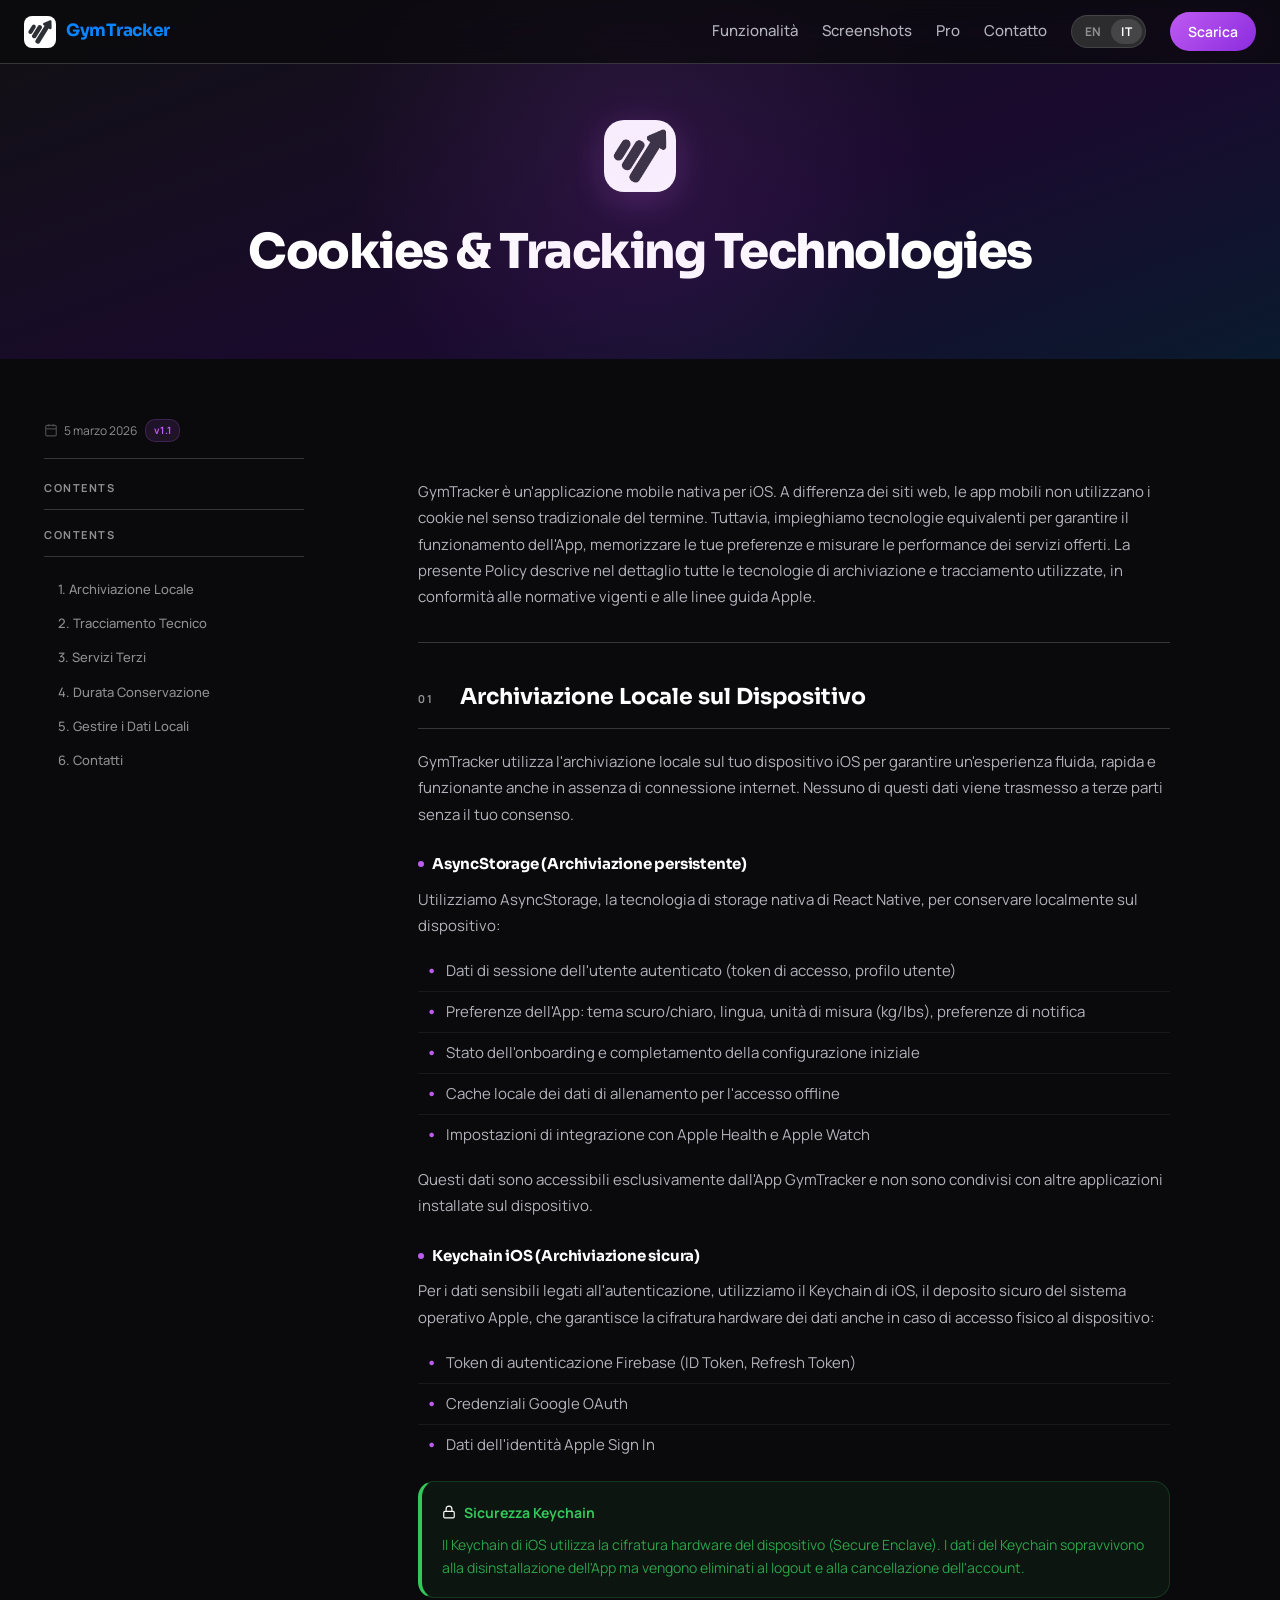
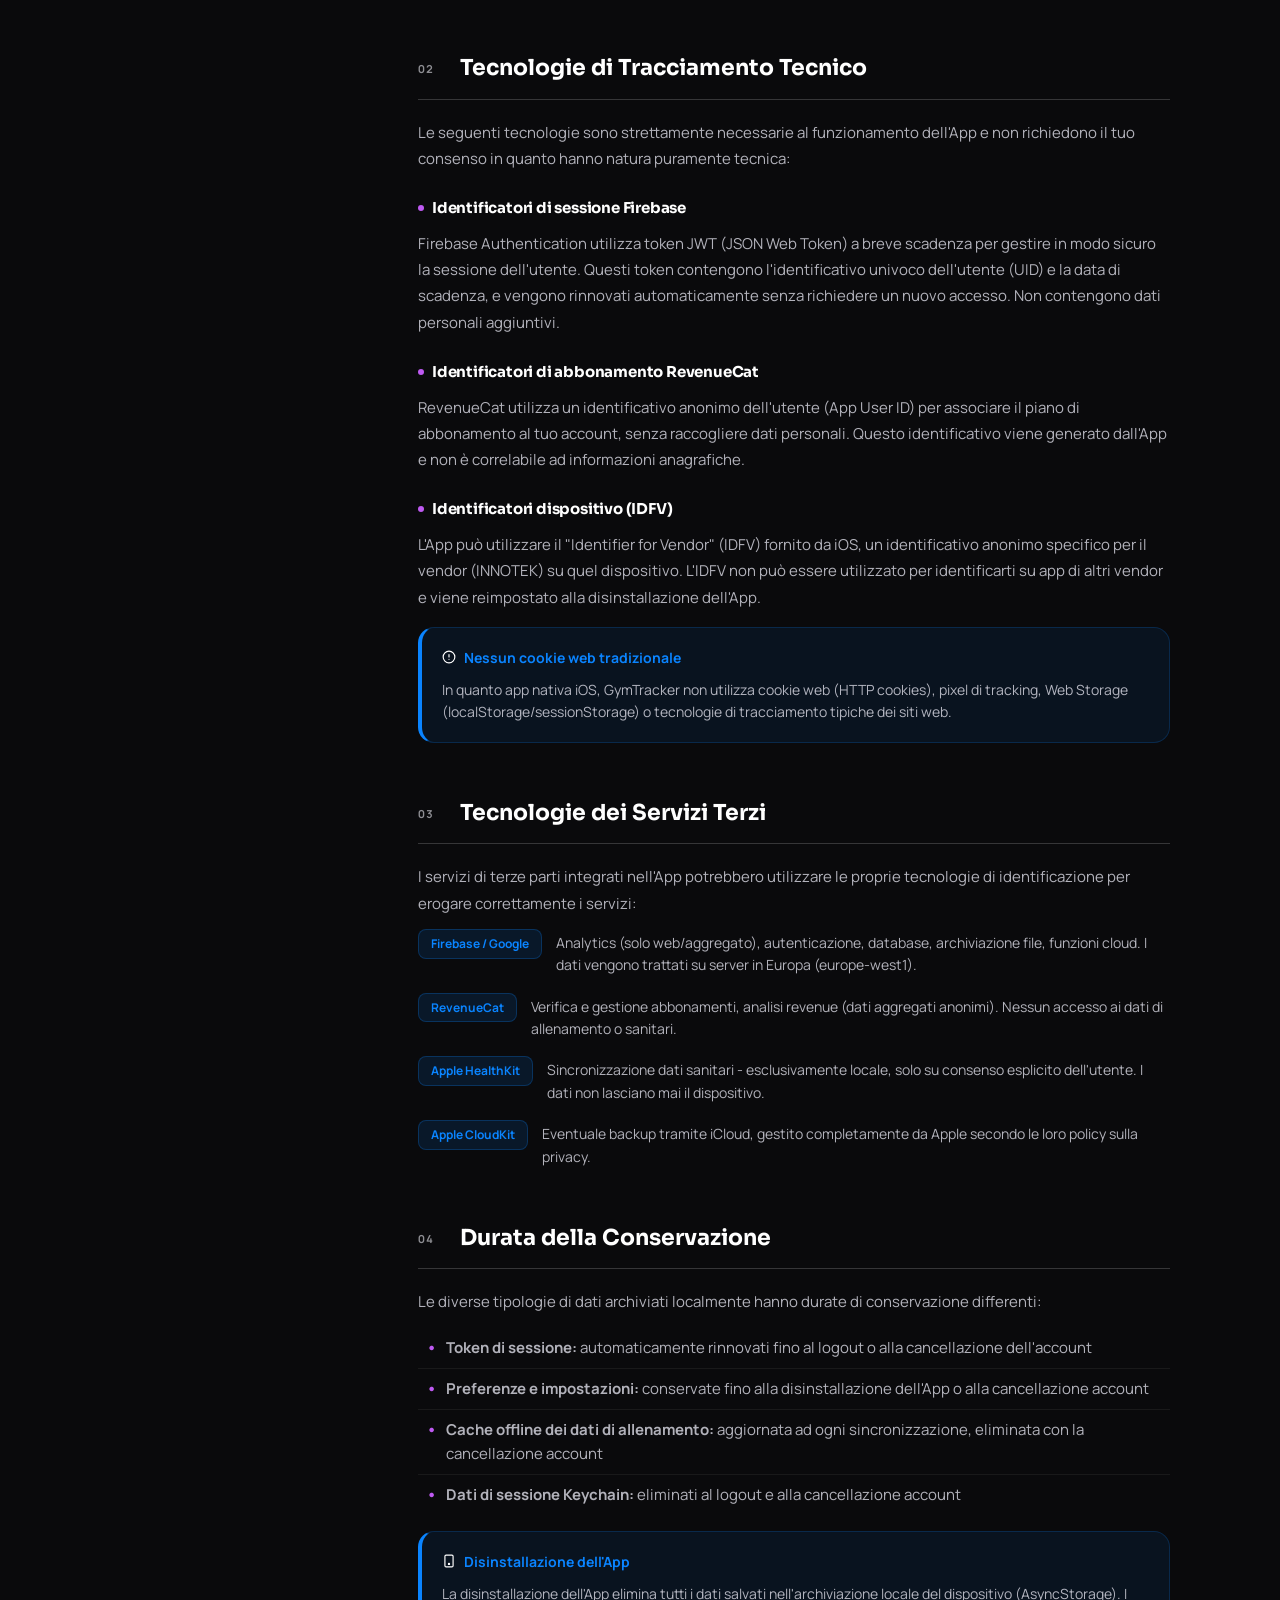
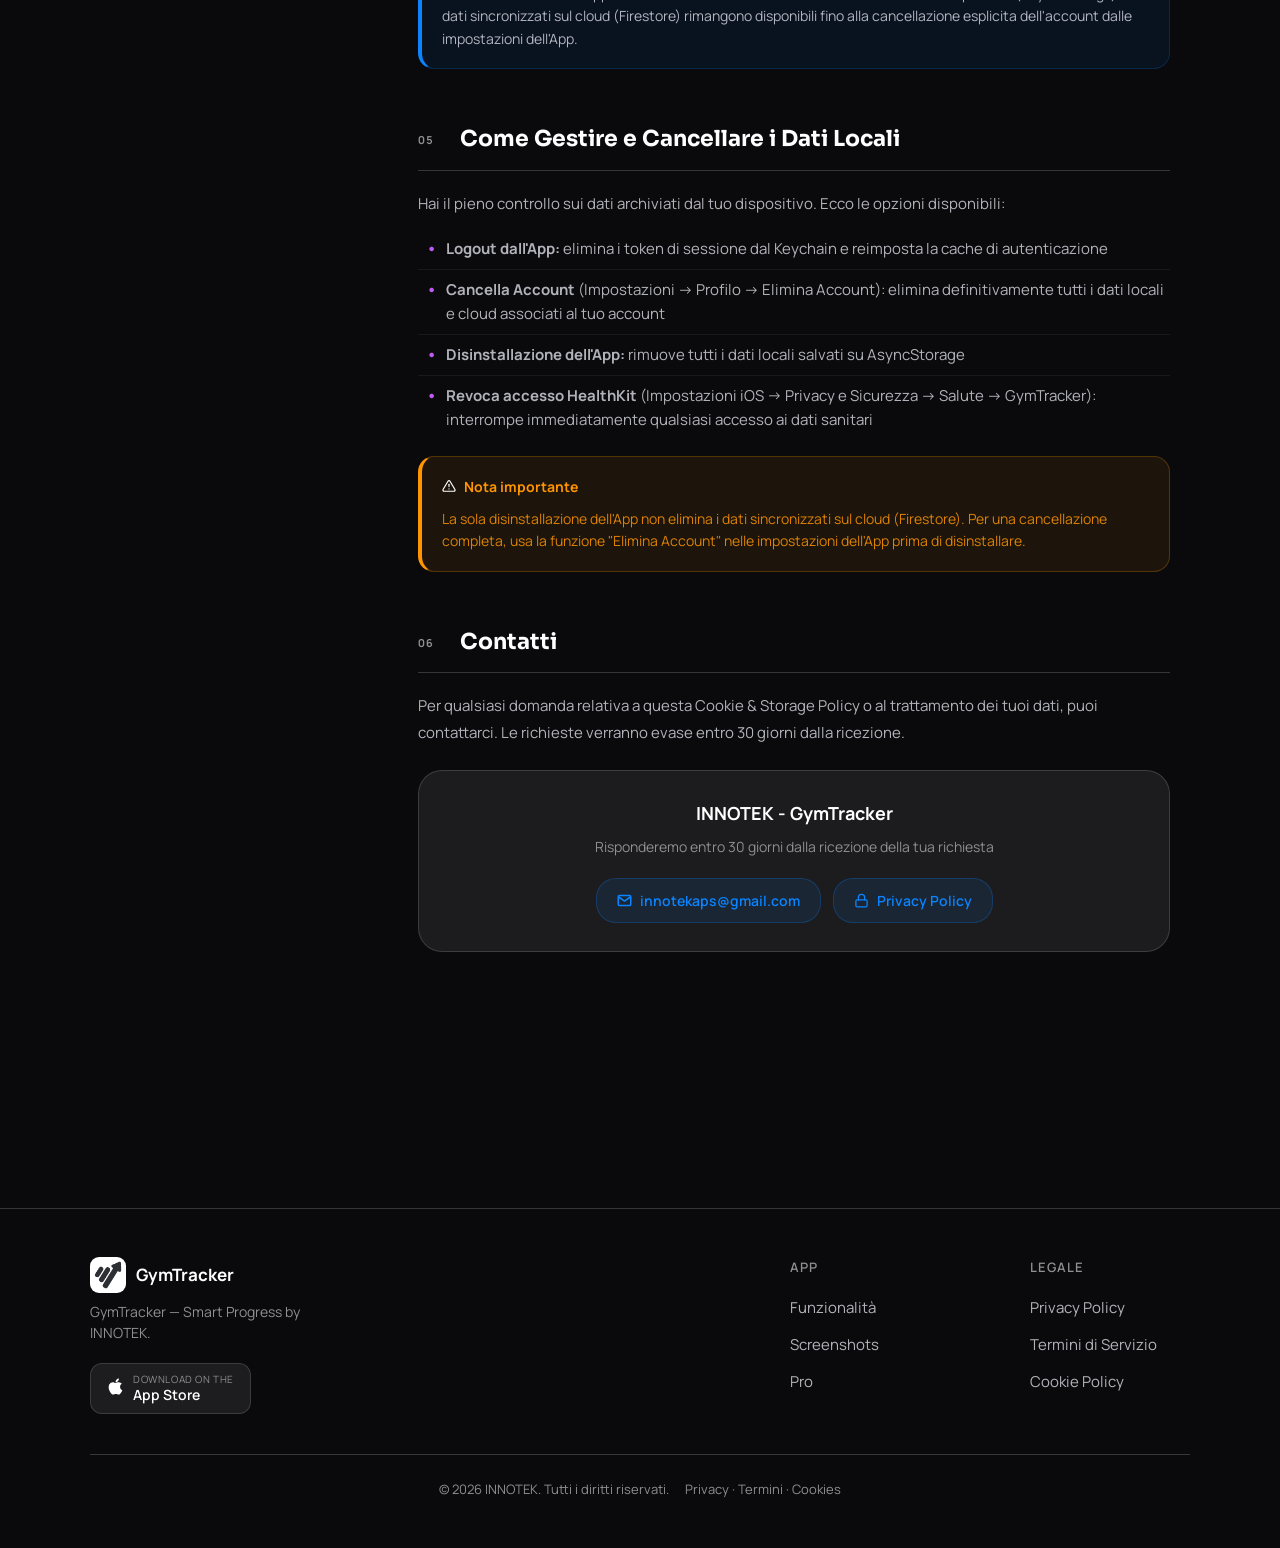
==== commit aaf95a33: "feat: App Store badge in footer, remove App Store nav link, legal improvements - Add footer-appstore" ====
--- a/cookies.html
+++ b/cookies.html
@@ -13,27 +13,40 @@
 <div class="scroll-progress"><div class="scroll-progress-bar" id="progressBar"></div></div>
 
 <nav class="site-nav">
-  <div class="nav-brand">
+  <a class="nav-brand" href="./index.html">
     <img src="./icon.png" alt="GymTracker">
     <span>GymTracker</span>
-  </div>
+  </a>
   <div class="nav-links">
-    <a href="./index.html">Home</a>
-    <a href="./privacy.html">Privacy</a>
-    <a href="./terms.html">Terms</a>
-    <a href="https://apps.apple.com/app/id6759553013" class="nav-cta" target="_blank">Download</a>
+    <a href="./index.html#features"><span data-lang="en">Features</span><span data-lang="it">Funzionalità</span></a>
+    <a href="./index.html#screenshots">Screenshots</a>
+    <a href="./index.html#pro">Pro</a>
+    <a href="./index.html#contact"><span data-lang="en">Contact</span><span data-lang="it">Contatto</span></a>
+    <div class="lang-switch">
+      <button class="lang-switch-btn" id="btn-lang-en" onclick="switchLang('en')">EN</button>
+      <button class="lang-switch-btn" id="btn-lang-it" onclick="switchLang('it')">IT</button>
+    </div>
+    <a href="https://apps.apple.com/app/id6759553013" class="nav-cta" target="_blank" rel="noopener">
+      <span data-lang="en">Download</span><span data-lang="it">Scarica</span>
+    </a>
   </div>
 </nav>
 
 <div class="legal-hero-enhanced">
   <img class="legal-hero-icon" src="./icon.png" alt="GymTracker">
   <h1>Cookies &amp; Tracking Technologies</h1>
-  <p>GymTracker by INNOTEK · Last updated March 5, 2026 · Version 1.1</p>
 </div>
 
 <div class="legal-layout">
-
   <aside class="toc-sidebar" id="tocSidebar">
+    <div class="legal-meta">
+      <span class="legal-meta-item">
+        <svg width="14" height="14" viewBox="0 0 24 24" fill="none" stroke="currentColor" stroke-width="2"><rect x="3" y="4" width="18" height="18" rx="2"/><line x1="16" y1="2" x2="16" y2="6"/><line x1="8" y1="2" x2="8" y2="6"/><line x1="3" y1="10" x2="21" y2="10"/></svg>
+        5 marzo 2026
+      </span>
+      <span class="legal-meta-badge">v1.1</span>
+    </div>
+    <div class="toc-header">Contents</div>
     <div class="toc-header">Contents</div>
     <nav id="toc-it" class="toc-nav-pane">
       <ul class="toc-nav">
@@ -58,20 +71,6 @@
   </aside>
 
   <main class="legal-content">
-    <div class="lang-tabs">
-      <button class="lang-tab active" onclick="switchLang('it')" id="tab-it">Italiano</button>
-      <button class="lang-tab" onclick="switchLang('en')" id="tab-en">English</button>
-    </div>
-
-    <div class="legal-meta">
-      <span class="legal-meta-item">
-        <svg width="14" height="14" viewBox="0 0 24 24" fill="none" stroke="currentColor" stroke-width="2"><rect x="3" y="4" width="18" height="18" rx="2"/><line x1="16" y1="2" x2="16" y2="6"/><line x1="8" y1="2" x2="8" y2="6"/><line x1="3" y1="10" x2="21" y2="10"/></svg>
-        5 marzo 2026
-      </span>
-      <span class="legal-meta-badge">Versione 1.1</span>
-
-    </div>
-
     <div id="lang-it" class="lang-content active">
 
       <p style="font-size:15px;color:var(--text-secondary);line-height:1.75;margin-bottom:40px;padding-bottom:32px;border-bottom:1px solid var(--separator);">
@@ -231,10 +230,6 @@
           </div>
         </div>
       </div>
-
-      <div class="legal-footer-note">
-        Ultimo aggiornamento: 5 marzo 2026 · Versione 1.1
-      </div>
     </div><div id="lang-en" class="lang-content">
 
       <p style="font-size:15px;color:var(--text-secondary);line-height:1.75;margin-bottom:40px;padding-bottom:32px;border-bottom:1px solid var(--separator);">
@@ -402,35 +397,39 @@
 </div><footer>
   <div class="footer-inner">
     <div>
-      <div class="footer-brand"><img src="./icon.png" alt="GymTracker"><span>GymTracker</span></div>
-      <p class="footer-desc">GymTracker - Smart Progress by INNOTEK.</p>
+      <div class="footer-brand">
+        <img src="./icon.png" alt="GymTracker">
+        <span>GymTracker</span>
+      </div>
+      <p class="footer-desc">GymTracker — Smart Progress by INNOTEK.</p>
+      <a href="https://apps.apple.com/app/id6759553013" class="footer-appstore-badge" target="_blank" rel="noopener">
+        <svg width="17" height="20" viewBox="0 0 170 200" fill="currentColor" aria-hidden="true">
+          <path d="M150.37 130.25c-2.45 5.66-5.35 10.87-8.71 15.66-4.58 6.53-8.33 11.05-11.22 13.56-4.48 4.12-9.28 6.23-14.42 6.35-3.69 0-8.14-1.05-13.32-3.18-5.197-2.12-9.973-3.17-14.34-3.17-4.58 0-9.492 1.05-14.746 3.17-5.262 2.13-9.501 3.24-12.742 3.35-4.929.21-9.842-1.96-14.746-6.52-3.13-2.73-7.045-7.41-11.735-14.04-5.032-7.08-9.169-15.29-12.41-24.65-3.471-10.11-5.211-19.9-5.211-29.378 0-10.857 2.346-20.221 7.045-28.068 3.693-6.303 8.606-11.275 14.755-14.925s12.793-5.51 19.948-5.629c3.915 0 9.049 1.211 15.429 3.591 6.362 2.388 10.447 3.599 12.238 3.599 1.339 0 5.877-1.416 13.57-4.239 7.275-2.618 13.415-3.702 18.445-3.275 13.63 1.1 23.87 6.473 30.68 16.153-12.19 7.386-18.22 17.731-18.1 31.002.11 10.337 3.86 18.939 11.23 25.769 3.34 3.17 7.07 5.62 11.22 7.36-.9 2.61-1.85 5.11-2.86 7.51zM119.11 7.24c0 8.102-2.96 15.667-8.86 22.669-7.12 8.324-15.732 13.134-25.071 12.375a25.222 25.222 0 0 1-.188-3.07c0-7.778 3.386-16.102 9.399-22.908 3.002-3.446 6.82-6.311 11.45-8.597 4.62-2.252 8.99-3.497 13.1-3.71.12 1.083.17 2.166.17 3.241z"/>
+        </svg>
+        <span><small>Download on the</small>App Store</span>
+      </a>
     </div>
     <div class="footer-col">
       <h4>App</h4>
       <ul>
-        <li><a href="https://apps.apple.com/app/id6759553013" target="_blank" rel="noopener">Download on App Store</a></li>
-        <li><a href="./index.html#features">Features</a></li>
-        <li><a href="./index.html#pro">GymTracker Pro</a></li>
+        <li><a href="./index.html#features"><span data-lang="en">Features</span><span data-lang="it">Funzionalità</span></a></li>
+        <li><a href="./index.html#screenshots">Screenshots</a></li>
+        <li><a href="./index.html#pro">Pro</a></li>
+
       </ul>
     </div>
     <div class="footer-col">
-      <h4>Support</h4>
-      <ul>
-        <li><a href="mailto:innotekaps@gmail.com">innotekaps@gmail.com</a></li>
-        <li><a href="./index.html#screenshots">Screenshots</a></li>
-      </ul>
-    </div>
-    <div class="footer-col">
-      <h4>Legal</h4>
+      <h4><span data-lang="en">Legal</span><span data-lang="it">Legale</span></h4>
       <ul>
         <li><a href="./privacy.html">Privacy Policy</a></li>
-        <li><a href="./terms.html">Terms of Service</a></li>
-        <li><a href="./cookies.html">Cookies &amp; Tracking</a></li>
+        <li><a href="./terms.html"><span data-lang="en">Terms of Service</span><span data-lang="it">Termini di Servizio</span></a></li>
+        <li><a href="./cookies.html">Cookie Policy</a></li>
       </ul>
     </div>
   </div>
   <div class="footer-bottom">
-    <p>© 2026 INNOTEK. All rights reserved.</p>
+    <p>© 2026 INNOTEK. <span data-lang="en">All rights reserved.</span><span data-lang="it">Tutti i diritti riservati.</span></p>
+    <p><a href="./privacy.html" style="color:var(--text-muted);">Privacy</a> · <a href="./terms.html" style="color:var(--text-muted);"><span data-lang="en">Terms</span><span data-lang="it">Termini</span></a> · <a href="./cookies.html" style="color:var(--text-muted);">Cookies</a></p>
   </div>
 </footer>
 
@@ -439,10 +438,11 @@
 <script>
   const savedLang = localStorage.getItem('gymtracker-lang') || 'it';
   function switchLang(lang) {
+    document.documentElement.className = 'lang-' + lang;
     document.querySelectorAll('.lang-content').forEach(el => el.classList.remove('active'));
-    document.querySelectorAll('.lang-tab').forEach(el => el.classList.remove('active'));
     document.getElementById('lang-' + lang).classList.add('active');
-    document.getElementById('tab-' + lang).classList.add('active');
+    document.getElementById('btn-lang-en').classList.toggle('active', lang === 'en');
+    document.getElementById('btn-lang-it').classList.toggle('active', lang === 'it');
     document.getElementById('toc-it').style.display = lang === 'it' ? '' : 'none';
     document.getElementById('toc-en').style.display = lang === 'en' ? '' : 'none';
     localStorage.setItem('gymtracker-lang', lang);
--- a/styles.css
+++ b/styles.css
@@ -87,6 +87,23 @@
 .nav-cta:hover { opacity: 0.9 !important; transform: scale(1.02); }
 .nav-cta:focus-visible { outline-color: #fff; }
 
+/* ── Site Language Switch ── */
+html.lang-en [data-lang="it"] { display: none; }
+html.lang-it [data-lang="en"] { display: none; }
+.lang-switch {
+  display: flex; align-items: center;
+  background: var(--bg-elevated);
+  border: 1px solid var(--separator);
+  border-radius: 20px; padding: 3px;
+}
+.lang-switch-btn {
+  padding: 4px 10px; border-radius: 14px; cursor: pointer;
+  font-size: 12px; font-weight: 700; color: var(--text-muted);
+  background: none; border: none; transition: all .15s;
+  font-family: 'Manrope', sans-serif; letter-spacing: 0.3px;
+}
+.lang-switch-btn.active { background: rgba(255,255,255,0.12); color: var(--text); }
+
 /* ── Hero ── */
 .hero {
   min-height: 100svh;
@@ -106,19 +123,15 @@
   background: radial-gradient(circle, rgba(191,90,242,0.15) 0%, transparent 70%);
   pointer-events: none;
 }
-.hero-badge {
-  display: inline-flex; align-items: center; gap: 6px;
-  background: rgba(255,255,255,0.06);
-  border: 1px solid rgba(255,255,255,0.12);
-  color: var(--text-secondary);
-  padding: 6px 16px; border-radius: 20px;
-  font-size: 12px; font-weight: 500; letter-spacing: 0.5px;
-  margin-bottom: 24px; text-transform: uppercase;
+.hero-brand {
+  font-size: 12px; font-weight: 600; letter-spacing: 1.5px;
+  text-transform: uppercase; color: var(--text-muted);
+  margin-bottom: 20px;
 }
 .app-icon-hero {
-  width: 120px; height: 120px; border-radius: 26px;
+  width: 110px; height: 110px; border-radius: 26px;
   box-shadow: var(--shadow-glow), 0 8px 40px rgba(0,0,0,0.6);
-  margin-bottom: 32px;
+  margin-bottom: 28px;
   animation: float 6s ease-in-out infinite;
 }
 @keyframes float {
@@ -126,15 +139,24 @@
   50% { transform: translateY(-12px); }
 }
 .hero h1 {
-  font-size: clamp(40px, 8vw, 72px);
+  font-size: clamp(52px, 10vw, 88px);
   font-weight: 800;
-  letter-spacing: -2px;
-  line-height: 1.05;
-  margin-bottom: 20px;
-  background: linear-gradient(135deg, #fff 30%, rgba(191,90,242,0.9) 100%);
+  letter-spacing: -3px;
+  line-height: 1;
+  margin-bottom: 12px;
+  background: linear-gradient(135deg, #fff 10%, rgba(191,90,242,0.95) 55%, rgba(10,132,255,0.75) 100%);
   -webkit-background-clip: text;
   -webkit-text-fill-color: transparent;
   background-clip: text;
+}
+.hero-tagline {
+  font-size: clamp(17px, 2.8vw, 24px);
+  font-weight: 700;
+  font-family: 'Sora', 'Manrope', sans-serif;
+  color: var(--text-secondary);
+  letter-spacing: -0.4px;
+  margin-bottom: 20px;
+  line-height: 1.25;
 }
 .hero-sub {
   font-size: clamp(16px, 2.5vw, 20px);
@@ -253,7 +275,8 @@
 
 /* ── Screenshots ── */
 .screenshots-section { background: linear-gradient(180deg, var(--bg) 0%, #0f0520 50%, var(--bg) 100%); }
-.screenshots-section > div { max-width: 1240px; margin: 0 auto; padding: 100px 24px; }
+.screenshots-header { max-width: 1100px; margin: 0 auto; padding: 100px 24px 56px; }
+.screenshots-carousel { max-width: 1240px; margin: 0 auto; padding: 0 24px 100px; }
 .screenshots-shell {
   position: relative;
   display: flex;
@@ -313,10 +336,21 @@
   font-size: 13px; color: var(--text-muted); font-weight: 500;
 }
 
+/* ── Contact Section ── */
+.contact-card {
+  background: var(--bg-elevated);
+  border: 1px solid var(--separator);
+  border-radius: var(--radius-xl);
+  padding: 64px 48px;
+  text-align: center;
+  max-width: 640px;
+  margin: 0 auto;
+}
+
 /* ── Pro Section ── */
 .pro-card {
-  background: linear-gradient(135deg, rgba(191,90,242,0.15), rgba(139,44,222,0.1));
-  border: 1px solid rgba(191,90,242,0.3);
+  background: linear-gradient(160deg, rgba(191,90,242,0.18) 0%, rgba(10,132,255,0.08) 100%);
+  border: 1px solid rgba(191,90,242,0.35);
   border-radius: var(--radius-xl);
   padding: 64px 48px;
   text-align: center;
@@ -324,9 +358,33 @@
 }
 .pro-card::before {
   content: '';
-  position: absolute; top: -100px; right: -100px;
-  width: 400px; height: 400px;
-  background: radial-gradient(circle, rgba(191,90,242,0.1) 0%, transparent 70%);
+  position: absolute; top: -120px; right: -120px;
+  width: 500px; height: 500px;
+  background: radial-gradient(circle, rgba(191,90,242,0.12) 0%, transparent 65%);
+  pointer-events: none;
+}
+.pro-top { margin-bottom: 40px; }
+.pro-price-badge {
+  display: inline-flex;
+  flex-direction: column;
+  align-items: center;
+  gap: 6px;
+  background: rgba(255,255,255,0.06);
+  border: 1px solid rgba(255,255,255,0.12);
+  border-radius: 14px;
+  padding: 14px 28px;
+  margin-top: 24px;
+}
+.pro-price-label {
+  font-size: 13px;
+  font-weight: 700;
+  letter-spacing: 1.2px;
+  text-transform: uppercase;
+  color: var(--premium);
+}
+.pro-price-sub {
+  font-size: 14px;
+  color: var(--text-muted);
 }
 .pro-list {
   list-style: none;
@@ -409,12 +467,27 @@
 }
 .footer-inner {
   max-width: 1100px; margin: 0 auto;
-  display: flex; flex-wrap: wrap; gap: 40px; justify-content: space-between; align-items: flex-start;
+  display: grid;
+  grid-template-columns: 1fr auto auto;
+  gap: 40px 80px;
+  align-items: flex-start;
 }
 .footer-brand { display: flex; align-items: center; gap: 10px; margin-bottom: 8px; }
 .footer-brand img { width: 36px; height: 36px; border-radius: 9px; }
 .footer-brand span { font-size: 17px; font-weight: 700; }
 .footer-desc { font-size: 14px; color: var(--text-muted); max-width: 240px; line-height: 1.5; }
+.footer-appstore-badge {
+  display: inline-flex; align-items: center; gap: 9px;
+  margin-top: 20px; padding: 9px 16px;
+  background: rgba(255,255,255,0.08); border: 1px solid rgba(255,255,255,0.14);
+  border-radius: 12px; color: var(--text-primary); text-decoration: none;
+  font-size: 14px; font-weight: 600; line-height: 1.3; transition: background 0.2s;
+}
+.footer-appstore-badge:hover { background: rgba(255,255,255,0.15); }
+.footer-appstore-badge small {
+  display: block; font-size: 10px; color: var(--text-muted);
+  font-weight: 400; text-transform: uppercase; letter-spacing: 0.6px;
+}
 .footer-col { min-width: 160px; }
 .footer-col h4 { font-size: 13px; font-weight: 600; color: var(--text-muted); text-transform: uppercase; letter-spacing: 1px; margin-bottom: 16px; }
 .footer-col ul { list-style: none; display: flex; flex-direction: column; gap: 10px; }
@@ -430,13 +503,13 @@
 /* ── Responsive ── */
 @media (max-width: 768px) {
   .nav-links a:not(.nav-cta) { display: none; }
-  .hero h1 { font-size: 40px; }
+  .hero h1 { font-size: 52px; }
   .pro-card { padding: 40px 24px; }
   .features-grid { grid-template-columns: 1fr; }
   .screenshot-item img { height: 440px; }
   .stats-inner { gap: 24px; }
   .stat-value { font-size: 24px; }
-  .footer-inner { flex-direction: column; gap: 28px; }
+  .footer-inner { grid-template-columns: 1fr; gap: 28px; }
   .screenshots-shell { gap: 8px; }
   .carousel-button { display: none; }
 }
@@ -540,22 +613,22 @@
 
 /* ── Legal Meta Bar ── */
 .legal-meta {
-  display: flex; flex-wrap: wrap; gap: 16px; align-items: center;
-  padding: 14px 20px; border-radius: var(--radius-md);
-  background: var(--bg-card); border: 1px solid var(--separator);
-  margin-bottom: 32px;
+  display: flex; flex-wrap: wrap; gap: 8px; align-items: center;
+  margin-bottom: 20px;
+  padding-bottom: 16px;
+  border-bottom: 1px solid var(--separator);
 }
 .legal-meta-item {
   display: flex; align-items: center; gap: 6px;
-  font-size: 13px; color: var(--text-muted);
-}
-.legal-meta-item svg { opacity: 0.6; }
+  font-size: 12px; color: var(--text-muted);
+}
+.legal-meta-item svg { opacity: 0.5; }
 .legal-meta-badge {
-  background: rgba(191,90,242,0.15);
-  border: 1px solid rgba(191,90,242,0.25);
+  background: rgba(191,90,242,0.12);
+  border: 1px solid rgba(191,90,242,0.2);
   color: var(--premium);
-  padding: 3px 10px; border-radius: 12px;
-  font-size: 11px; font-weight: 700; letter-spacing: 0.3px;
+  padding: 2px 8px; border-radius: 10px;
+  font-size: 10px; font-weight: 700; letter-spacing: 0.3px;
 }
 
 /* ── Section Anchors & Headers ── */
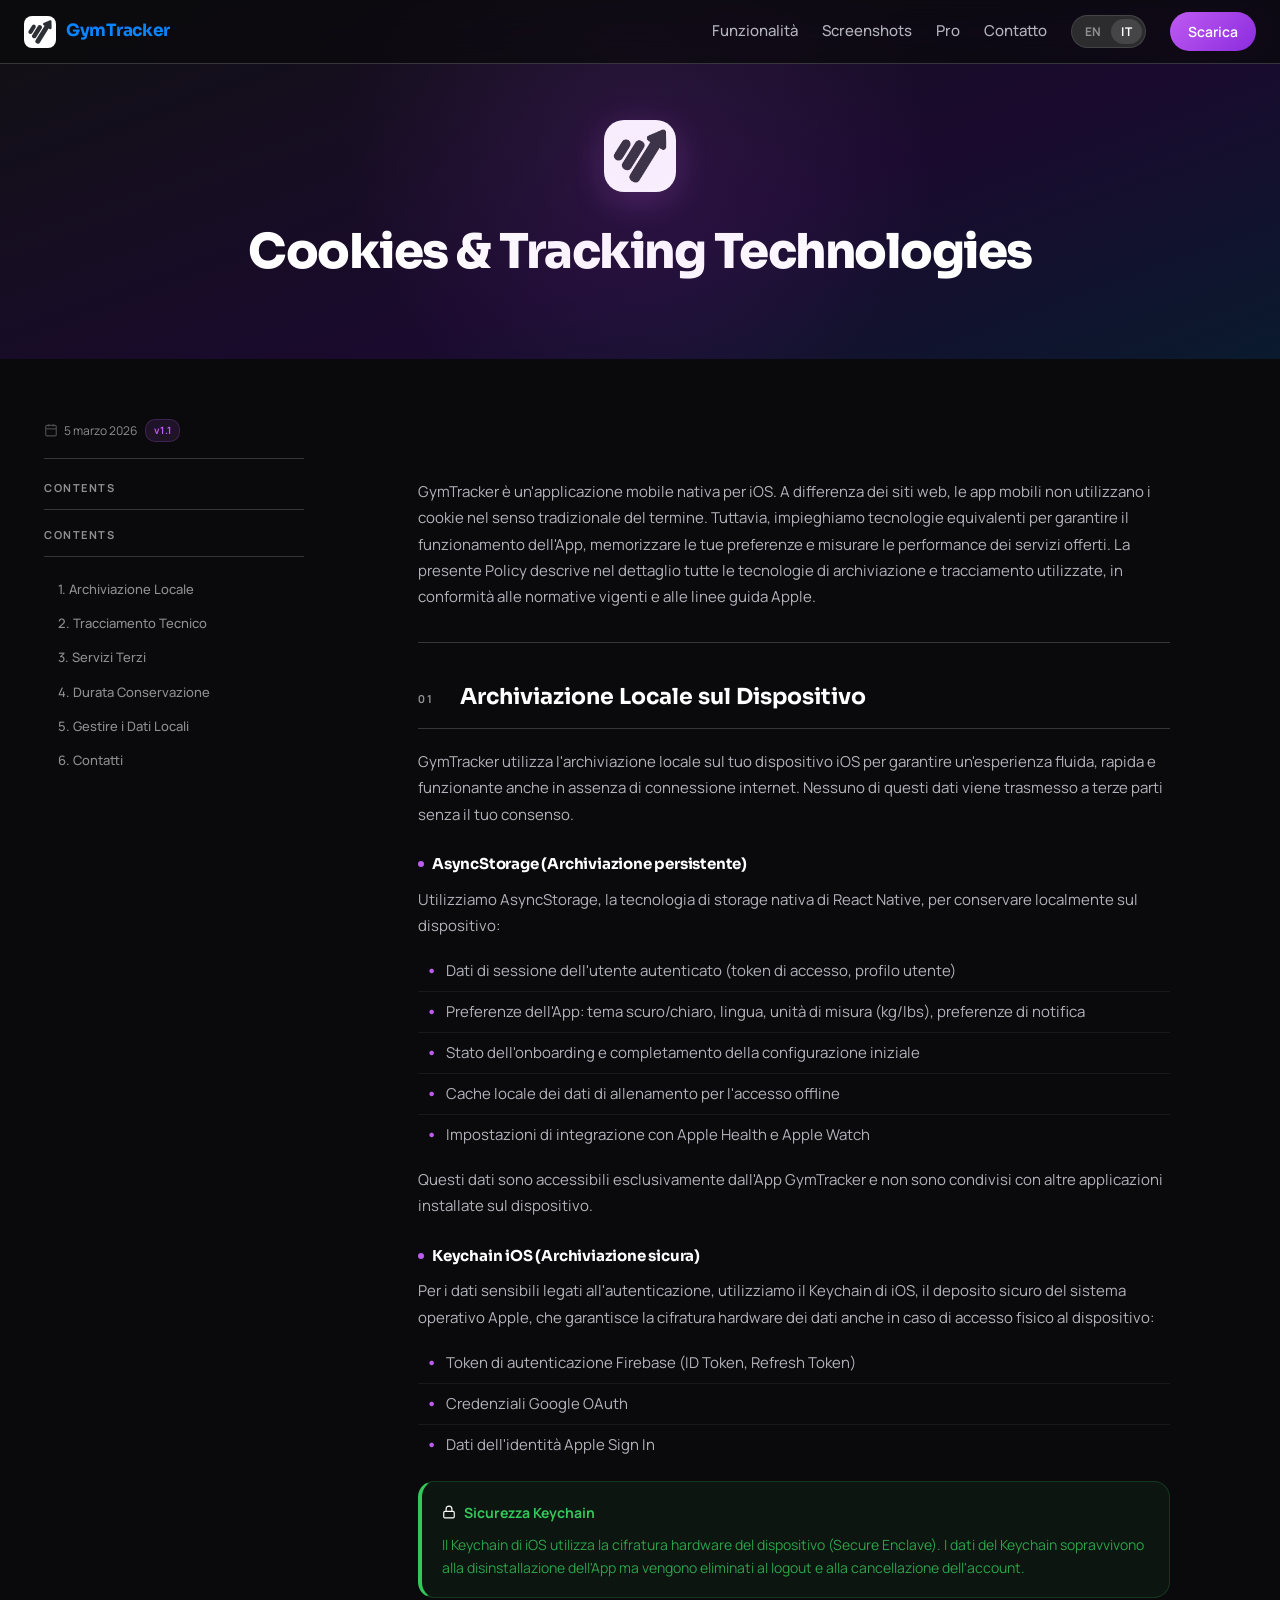
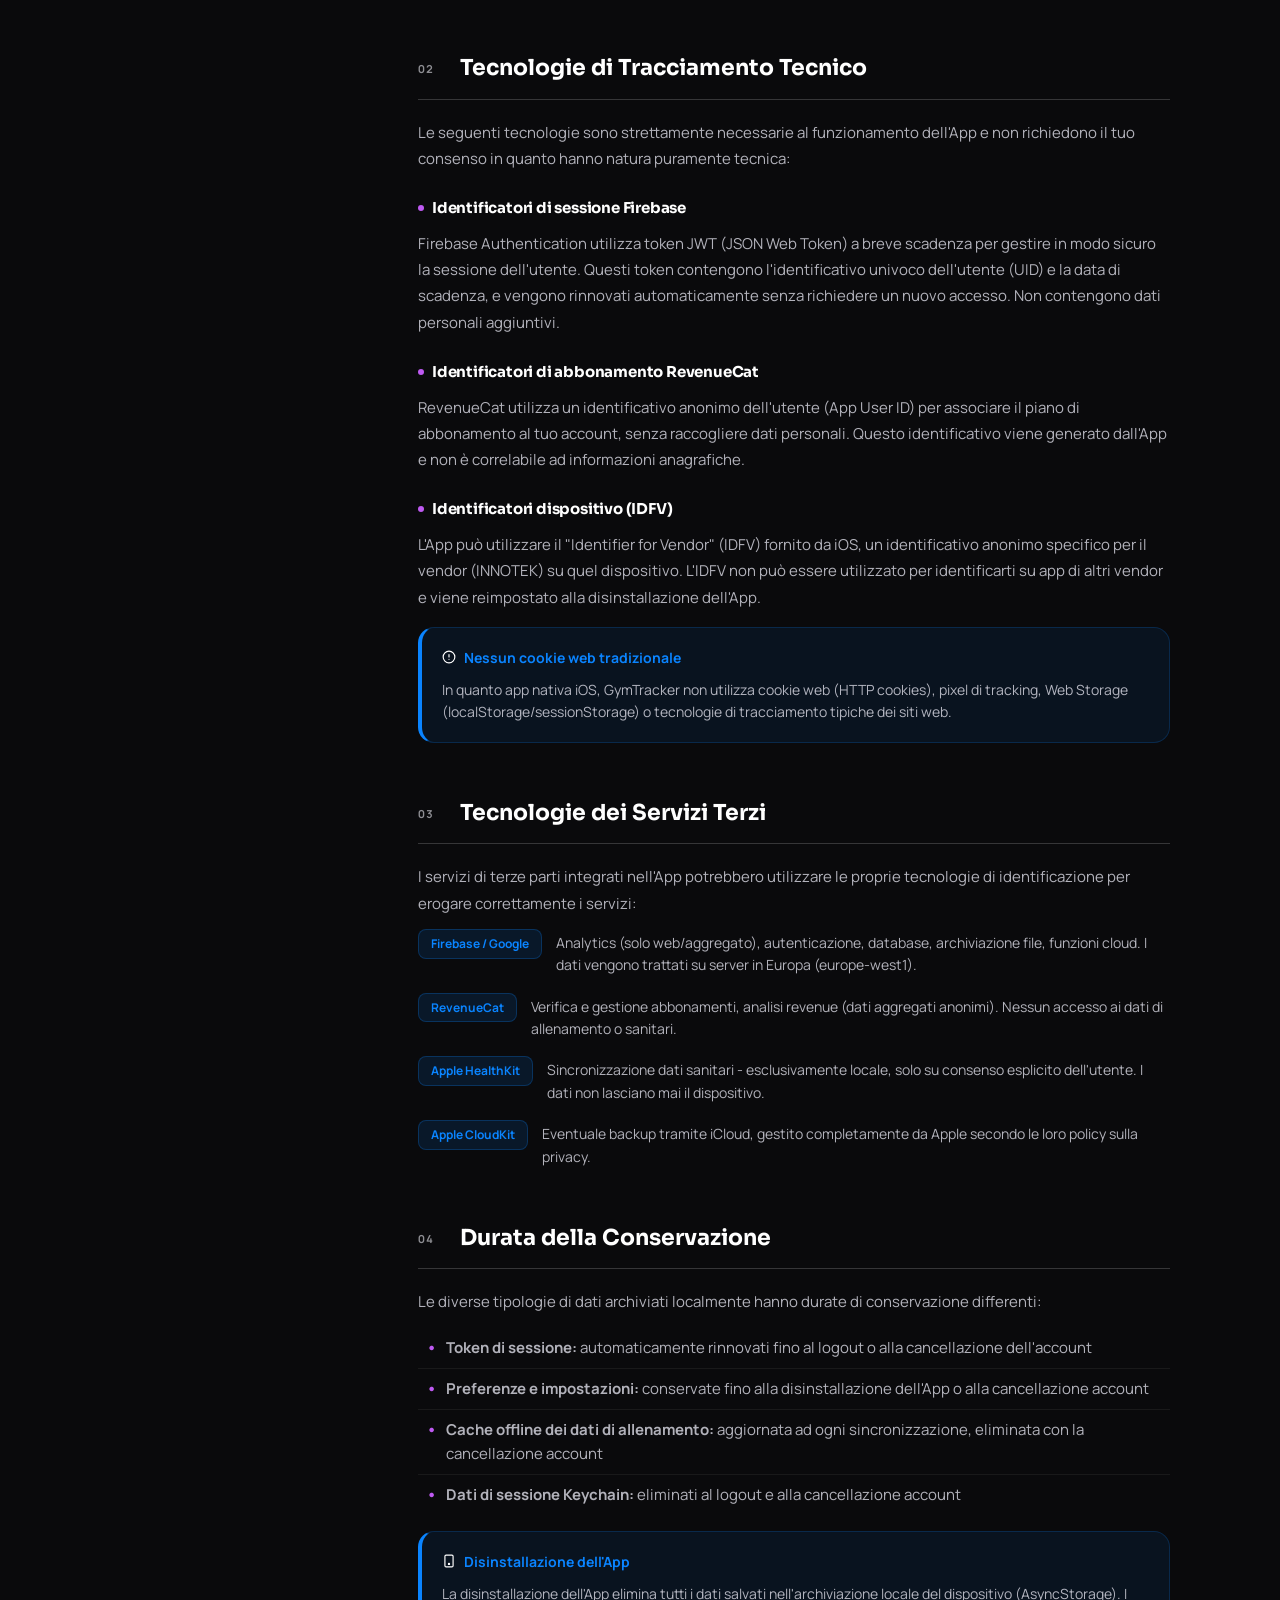
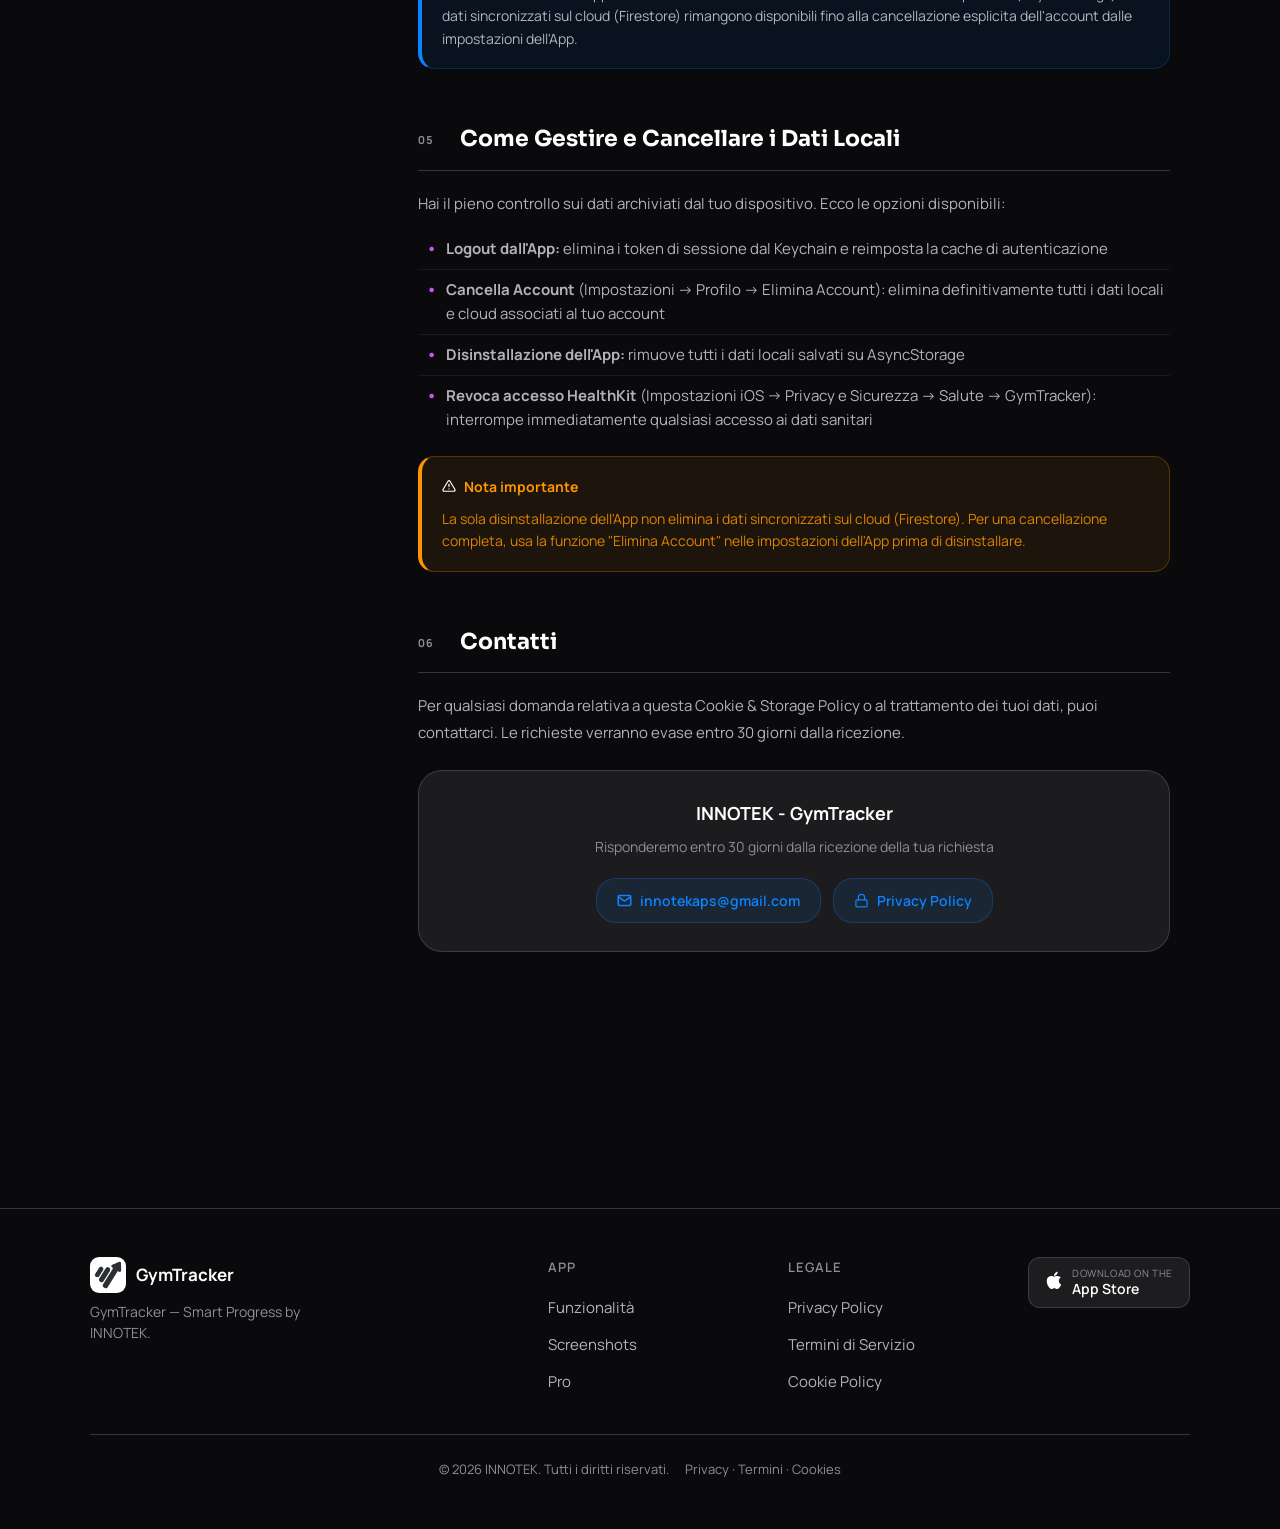
==== commit 73e5c17b: "feat: add GymTracker icon to Pro section, move App Store badge to footer right column" ====
--- a/cookies.html
+++ b/cookies.html
@@ -402,12 +402,6 @@
         <span>GymTracker</span>
       </div>
       <p class="footer-desc">GymTracker — Smart Progress by INNOTEK.</p>
-      <a href="https://apps.apple.com/app/id6759553013" class="footer-appstore-badge" target="_blank" rel="noopener">
-        <svg width="17" height="20" viewBox="0 0 170 200" fill="currentColor" aria-hidden="true">
-          <path d="M150.37 130.25c-2.45 5.66-5.35 10.87-8.71 15.66-4.58 6.53-8.33 11.05-11.22 13.56-4.48 4.12-9.28 6.23-14.42 6.35-3.69 0-8.14-1.05-13.32-3.18-5.197-2.12-9.973-3.17-14.34-3.17-4.58 0-9.492 1.05-14.746 3.17-5.262 2.13-9.501 3.24-12.742 3.35-4.929.21-9.842-1.96-14.746-6.52-3.13-2.73-7.045-7.41-11.735-14.04-5.032-7.08-9.169-15.29-12.41-24.65-3.471-10.11-5.211-19.9-5.211-29.378 0-10.857 2.346-20.221 7.045-28.068 3.693-6.303 8.606-11.275 14.755-14.925s12.793-5.51 19.948-5.629c3.915 0 9.049 1.211 15.429 3.591 6.362 2.388 10.447 3.599 12.238 3.599 1.339 0 5.877-1.416 13.57-4.239 7.275-2.618 13.415-3.702 18.445-3.275 13.63 1.1 23.87 6.473 30.68 16.153-12.19 7.386-18.22 17.731-18.1 31.002.11 10.337 3.86 18.939 11.23 25.769 3.34 3.17 7.07 5.62 11.22 7.36-.9 2.61-1.85 5.11-2.86 7.51zM119.11 7.24c0 8.102-2.96 15.667-8.86 22.669-7.12 8.324-15.732 13.134-25.071 12.375a25.222 25.222 0 0 1-.188-3.07c0-7.778 3.386-16.102 9.399-22.908 3.002-3.446 6.82-6.311 11.45-8.597 4.62-2.252 8.99-3.497 13.1-3.71.12 1.083.17 2.166.17 3.241z"/>
-        </svg>
-        <span><small>Download on the</small>App Store</span>
-      </a>
     </div>
     <div class="footer-col">
       <h4>App</h4>
@@ -425,6 +419,12 @@
         <li><a href="./terms.html"><span data-lang="en">Terms of Service</span><span data-lang="it">Termini di Servizio</span></a></li>
         <li><a href="./cookies.html">Cookie Policy</a></li>
       </ul>
+    </div>
+    <div class="footer-appstore-col">
+      <a href="https://apps.apple.com/app/id6759553013" class="footer-appstore-badge" target="_blank" rel="noopener">
+        <svg width="18" height="22" viewBox="0 0 170 200" fill="currentColor" aria-hidden="true"><path d="M150.37 130.25c-2.45 5.66-5.35 10.87-8.71 15.66-4.58 6.53-8.33 11.05-11.22 13.56-4.48 4.12-9.28 6.23-14.42 6.35-3.69 0-8.14-1.05-13.32-3.18-5.197-2.12-9.973-3.17-14.34-3.17-4.58 0-9.492 1.05-14.746 3.17-5.262 2.13-9.501 3.24-12.742 3.35-4.929.21-9.842-1.96-14.746-6.52-3.13-2.73-7.045-7.41-11.735-14.04-5.032-7.08-9.169-15.29-12.41-24.65-3.471-10.11-5.211-19.9-5.211-29.378 0-10.857 2.346-20.221 7.045-28.068 3.693-6.303 8.606-11.275 14.755-14.925s12.793-5.51 19.948-5.629c3.915 0 9.049 1.211 15.429 3.591 6.362 2.388 10.447 3.599 12.238 3.599 1.339 0 5.877-1.416 13.57-4.239 7.275-2.618 13.415-3.702 18.445-3.275 13.63 1.1 23.87 6.473 30.68 16.153-12.19 7.386-18.22 17.731-18.1 31.002.11 10.337 3.86 18.939 11.23 25.769 3.34 3.17 7.07 5.62 11.22 7.36-.9 2.61-1.85 5.11-2.86 7.51zM119.11 7.24c0 8.102-2.96 15.667-8.86 22.669-7.12 8.324-15.732 13.134-25.071 12.375a25.222 25.222 0 0 1-.188-3.07c0-7.778 3.386-16.102 9.399-22.908 3.002-3.446 6.82-6.311 11.45-8.597 4.62-2.252 8.99-3.497 13.1-3.71.12 1.083.17 2.166.17 3.241z"/></svg>
+        <span><small>Download on the</small>App Store</span>
+      </a>
     </div>
   </div>
   <div class="footer-bottom">
--- a/styles.css
+++ b/styles.css
@@ -364,6 +364,7 @@
   pointer-events: none;
 }
 .pro-top { margin-bottom: 40px; }
+.pro-icon { width: 60px; height: 60px; border-radius: 14px; margin-bottom: 14px; }
 .pro-price-badge {
   display: inline-flex;
   flex-direction: column;
@@ -468,17 +469,18 @@
 .footer-inner {
   max-width: 1100px; margin: 0 auto;
   display: grid;
-  grid-template-columns: 1fr auto auto;
+  grid-template-columns: 1fr auto auto auto;
   gap: 40px 80px;
   align-items: flex-start;
 }
+.footer-appstore-col { display: flex; align-items: flex-start; }
 .footer-brand { display: flex; align-items: center; gap: 10px; margin-bottom: 8px; }
 .footer-brand img { width: 36px; height: 36px; border-radius: 9px; }
 .footer-brand span { font-size: 17px; font-weight: 700; }
 .footer-desc { font-size: 14px; color: var(--text-muted); max-width: 240px; line-height: 1.5; }
 .footer-appstore-badge {
   display: inline-flex; align-items: center; gap: 9px;
-  margin-top: 20px; padding: 9px 16px;
+  padding: 9px 16px;
   background: rgba(255,255,255,0.08); border: 1px solid rgba(255,255,255,0.14);
   border-radius: 12px; color: var(--text-primary); text-decoration: none;
   font-size: 14px; font-weight: 600; line-height: 1.3; transition: background 0.2s;
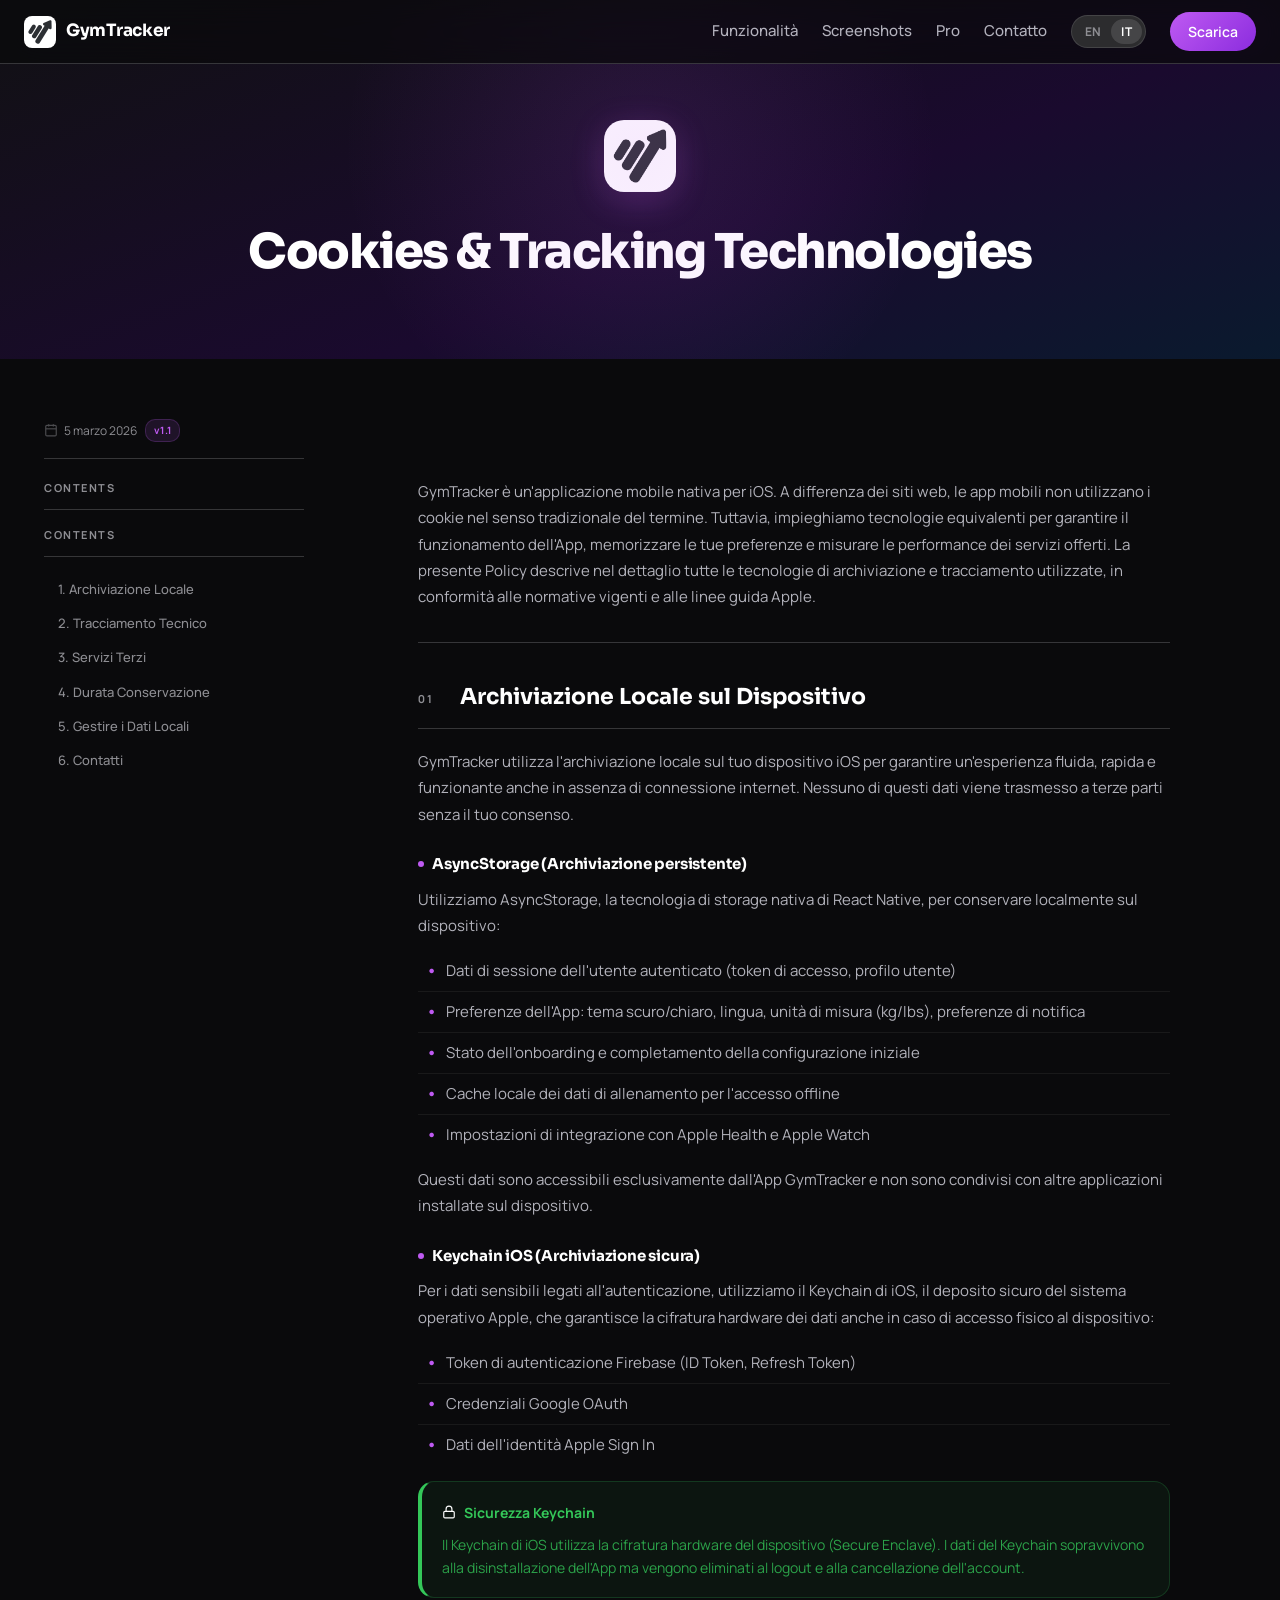
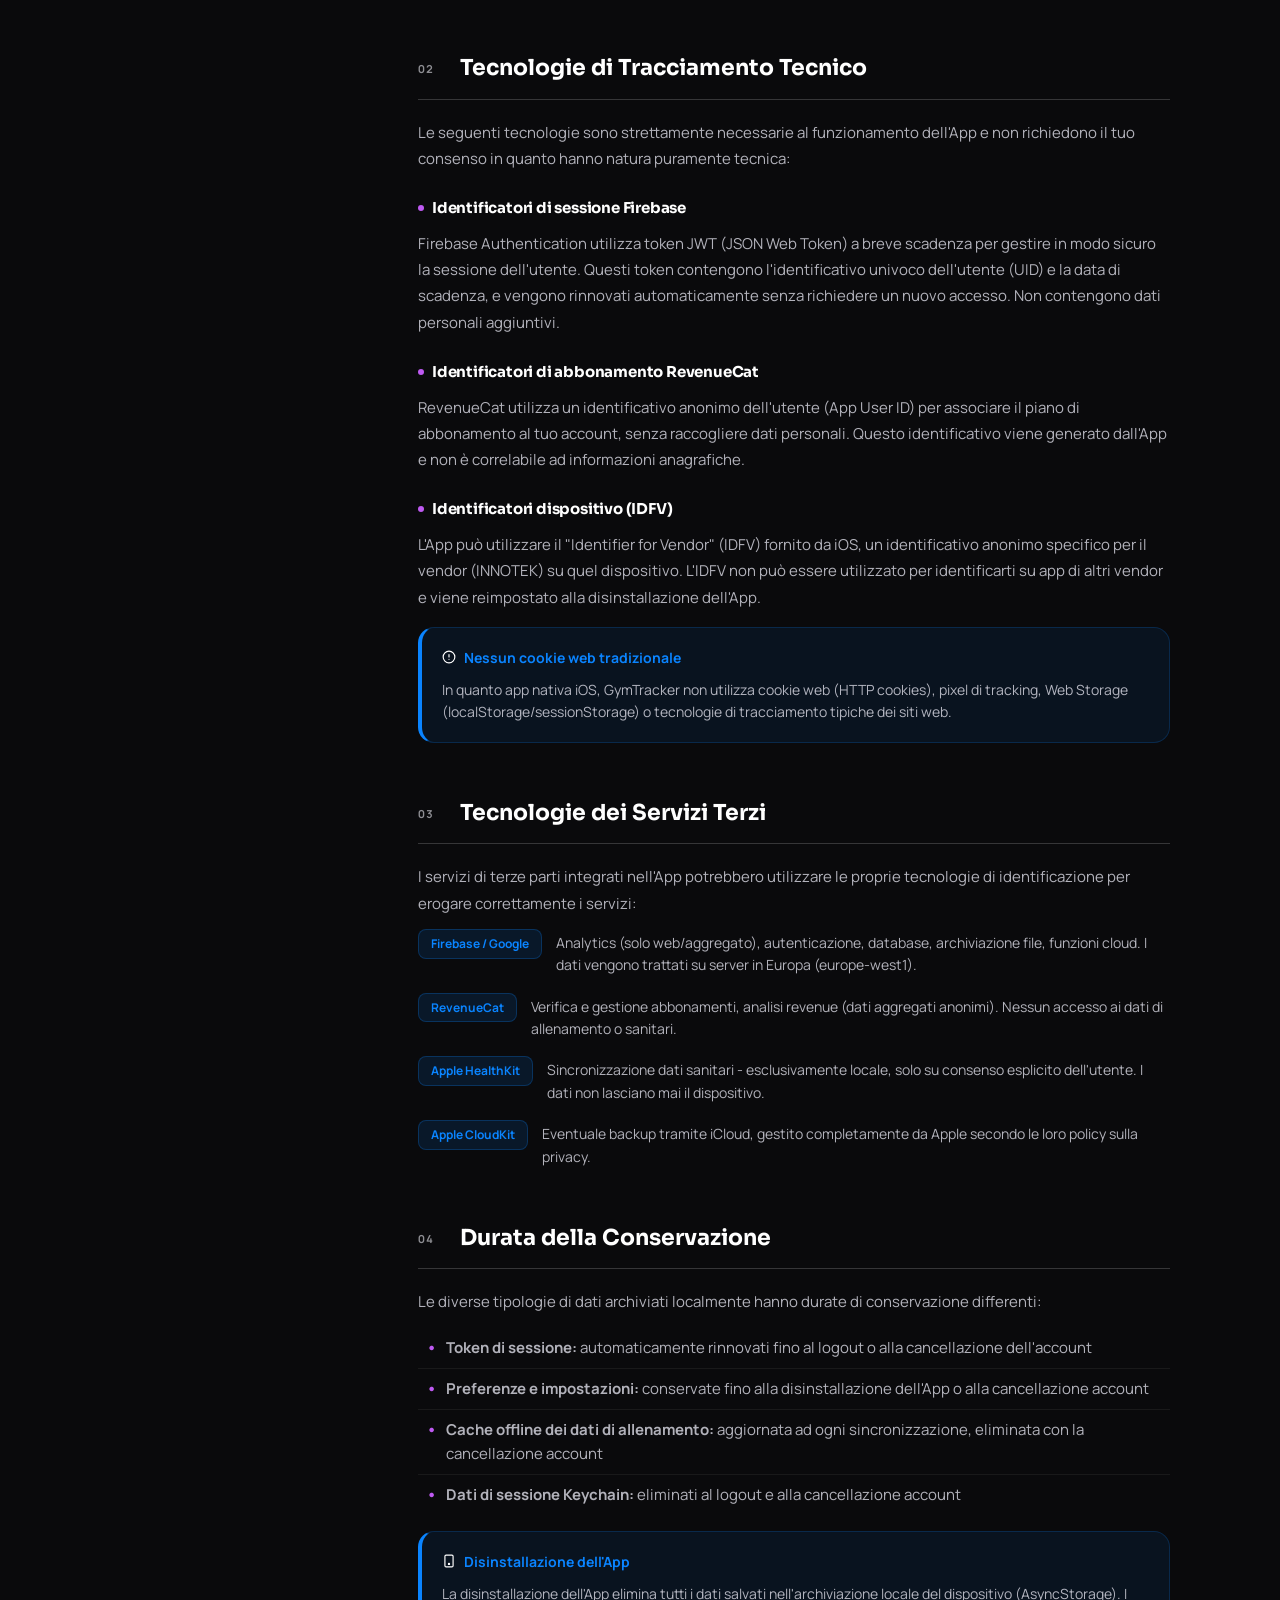
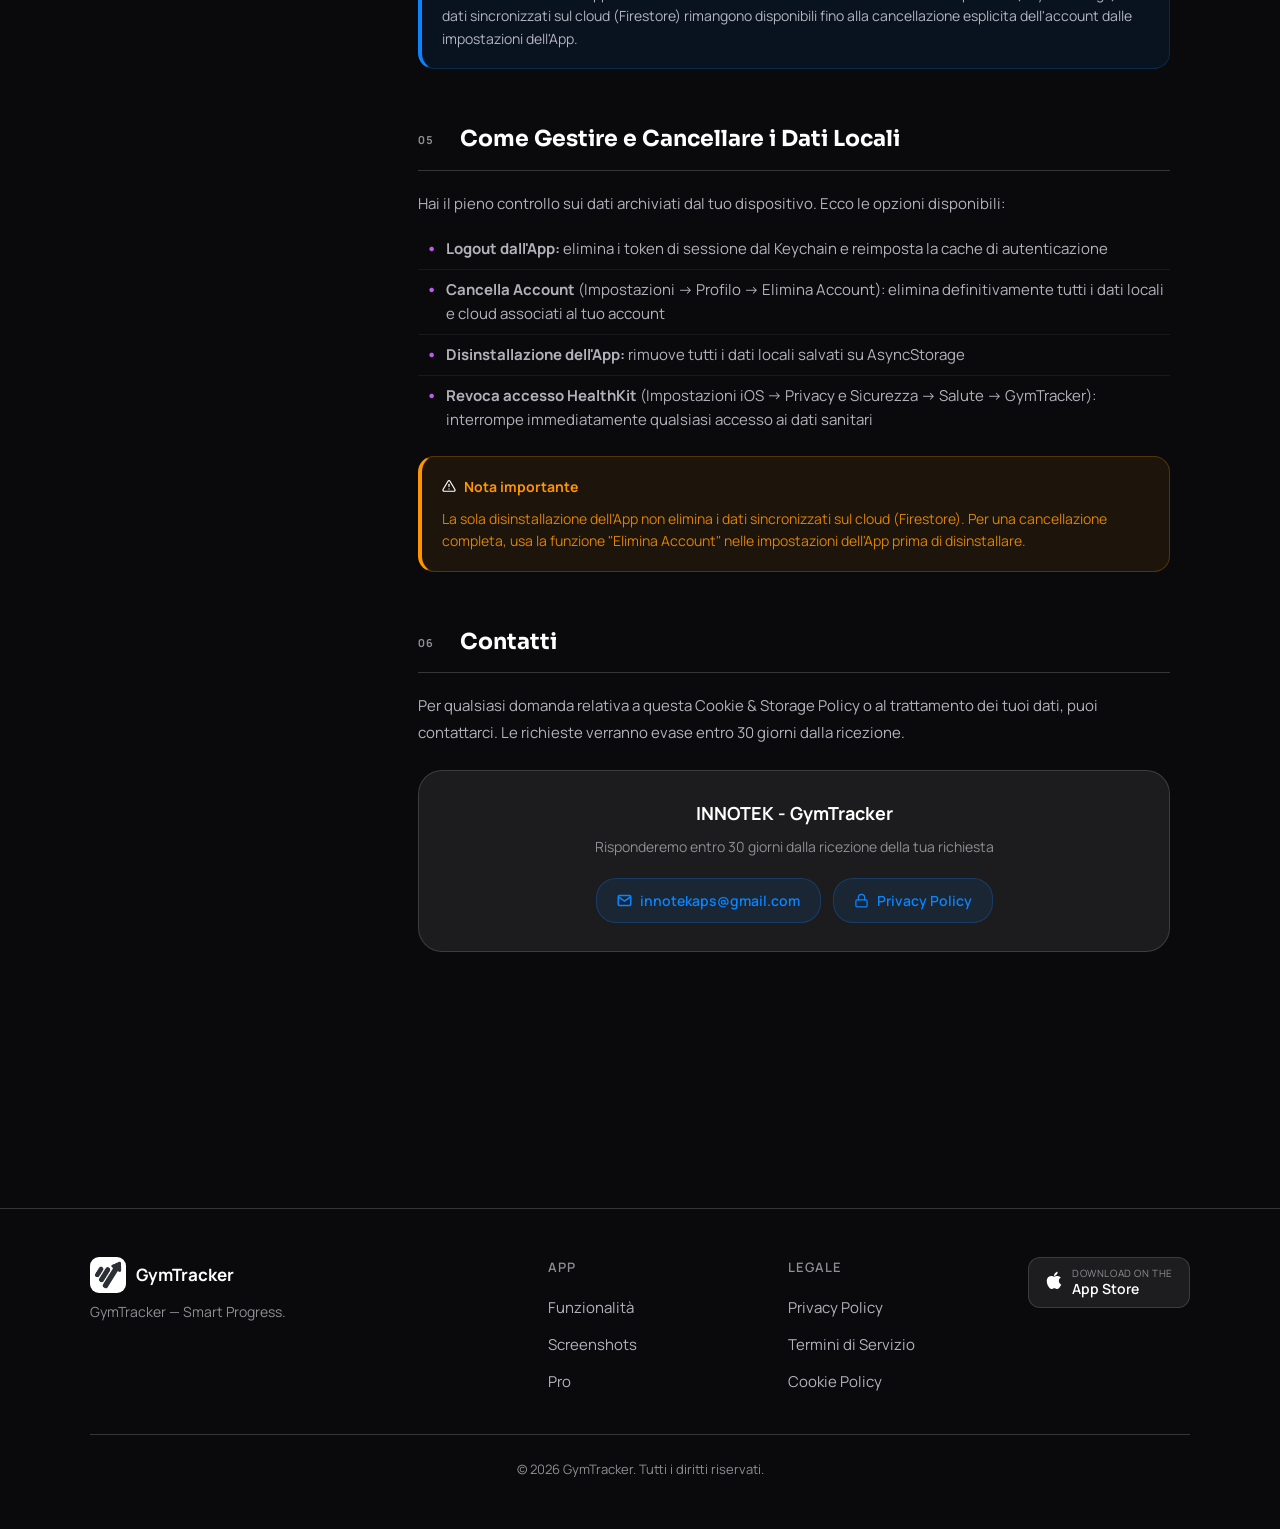
==== commit 87daa044: "fix: simplify legal pages - remove styled boxes, delete cookies.html" ====
--- a/cookies.html
+++ b/cookies.html
@@ -3,7 +3,7 @@
 <head>
   <meta charset="UTF-8">
   <meta name="viewport" content="width=device-width, initial-scale=1.0">
-  <title>Cookies &amp; Tracking - GymTracker by INNOTEK</title>
+  <title>Cookies &amp; Tracking - GymTracker</title>
   <meta name="description" content="GymTracker Cookies and Tracking Technologies Policy - how the app stores data and uses technical identifiers.">
   <link rel="icon" href="./favicon.png">
   <link rel="stylesheet" href="./styles.css">
@@ -389,10 +389,6 @@
           </div>
         </div>
       </div>
-
-      <div class="legal-footer-note">
-        Last updated: March 5, 2026 · Version 1.1
-      </div>
     </div></main>
 </div><footer>
   <div class="footer-inner">
@@ -401,7 +397,7 @@
         <img src="./icon.png" alt="GymTracker">
         <span>GymTracker</span>
       </div>
-      <p class="footer-desc">GymTracker — Smart Progress by INNOTEK.</p>
+      <p class="footer-desc">GymTracker — Smart Progress.</p>
     </div>
     <div class="footer-col">
       <h4>App</h4>
@@ -428,8 +424,7 @@
     </div>
   </div>
   <div class="footer-bottom">
-    <p>© 2026 INNOTEK. <span data-lang="en">All rights reserved.</span><span data-lang="it">Tutti i diritti riservati.</span></p>
-    <p><a href="./privacy.html" style="color:var(--text-muted);">Privacy</a> · <a href="./terms.html" style="color:var(--text-muted);"><span data-lang="en">Terms</span><span data-lang="it">Termini</span></a> · <a href="./cookies.html" style="color:var(--text-muted);">Cookies</a></p>
+    <p>© 2026 GymTracker. <span data-lang="en">All rights reserved.</span><span data-lang="it">Tutti i diritti riservati.</span></p>
   </div>
 </footer>
 
--- a/styles.css
+++ b/styles.css
@@ -69,7 +69,7 @@
   -webkit-backdrop-filter: blur(20px) saturate(180%);
   border-bottom: 1px solid var(--separator);
 }
-.nav-brand { display: flex; align-items: center; gap: 10px; }
+.nav-brand { display: flex; align-items: center; gap: 10px; color: inherit; text-decoration: none; }
 .nav-brand img { width: 32px; height: 32px; border-radius: 8px; }
 .nav-brand span { font-size: 17px; font-weight: 700; letter-spacing: -0.3px; }
 .nav-links { display: flex; gap: 24px; align-items: center; }
@@ -364,7 +364,7 @@
   pointer-events: none;
 }
 .pro-top { margin-bottom: 40px; }
-.pro-icon { width: 60px; height: 60px; border-radius: 14px; margin-bottom: 14px; }
+.pro-icon { width: 60px; height: 60px; border-radius: 14px; margin-bottom: 14px; display: block; margin-left: auto; margin-right: auto; }
 .pro-price-badge {
   display: inline-flex;
   flex-direction: column;
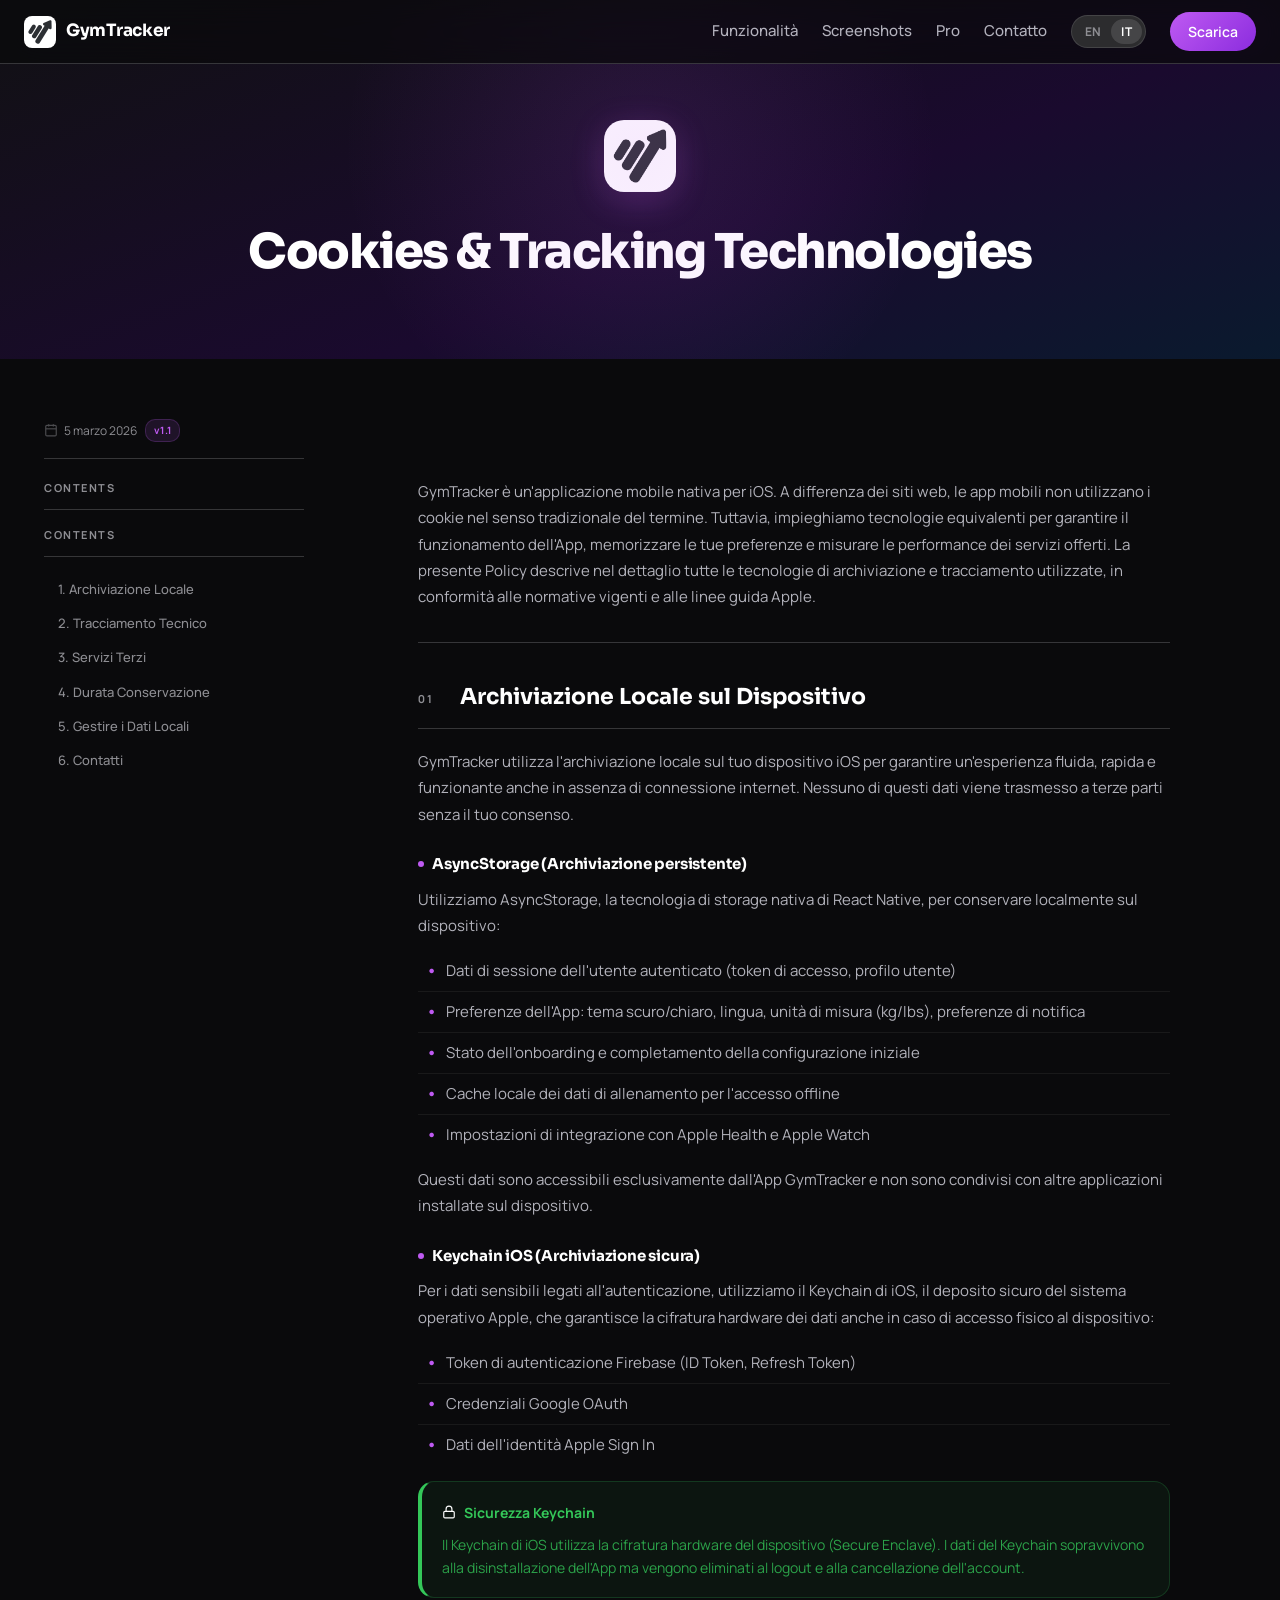
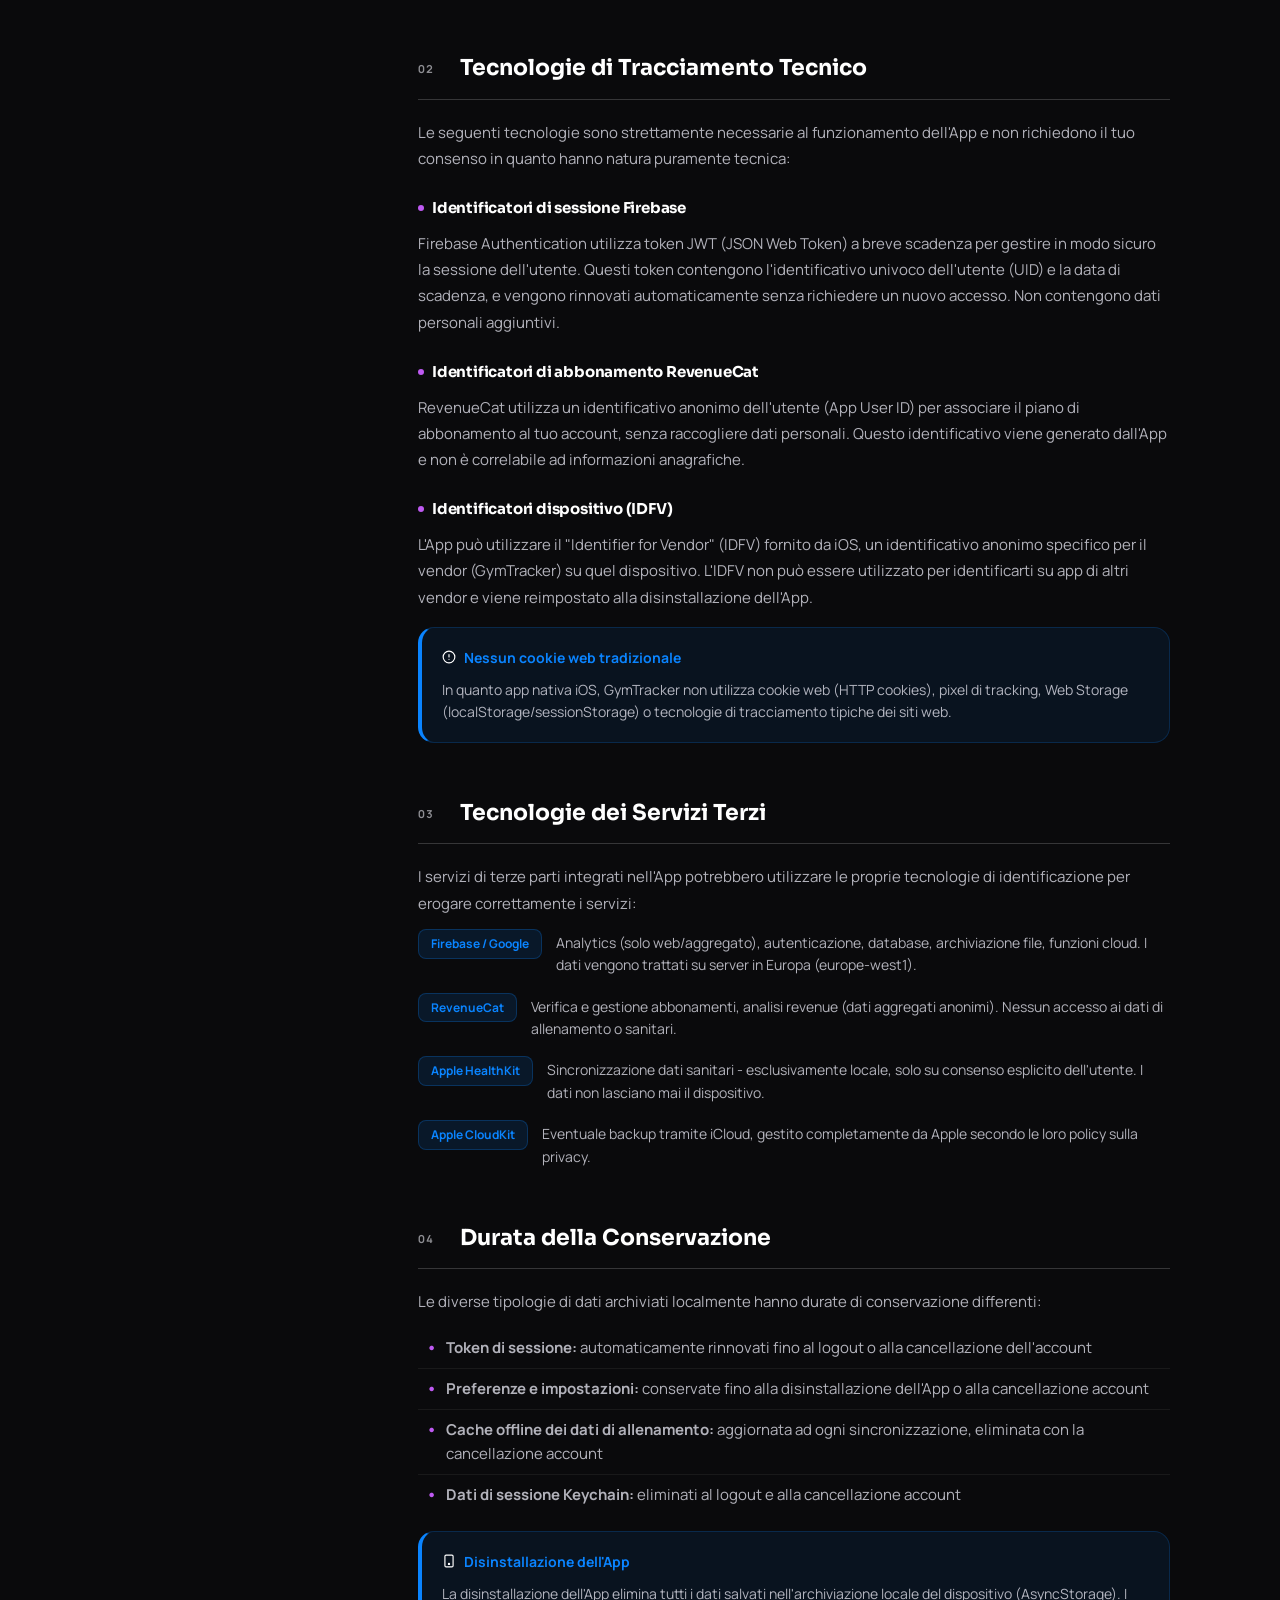
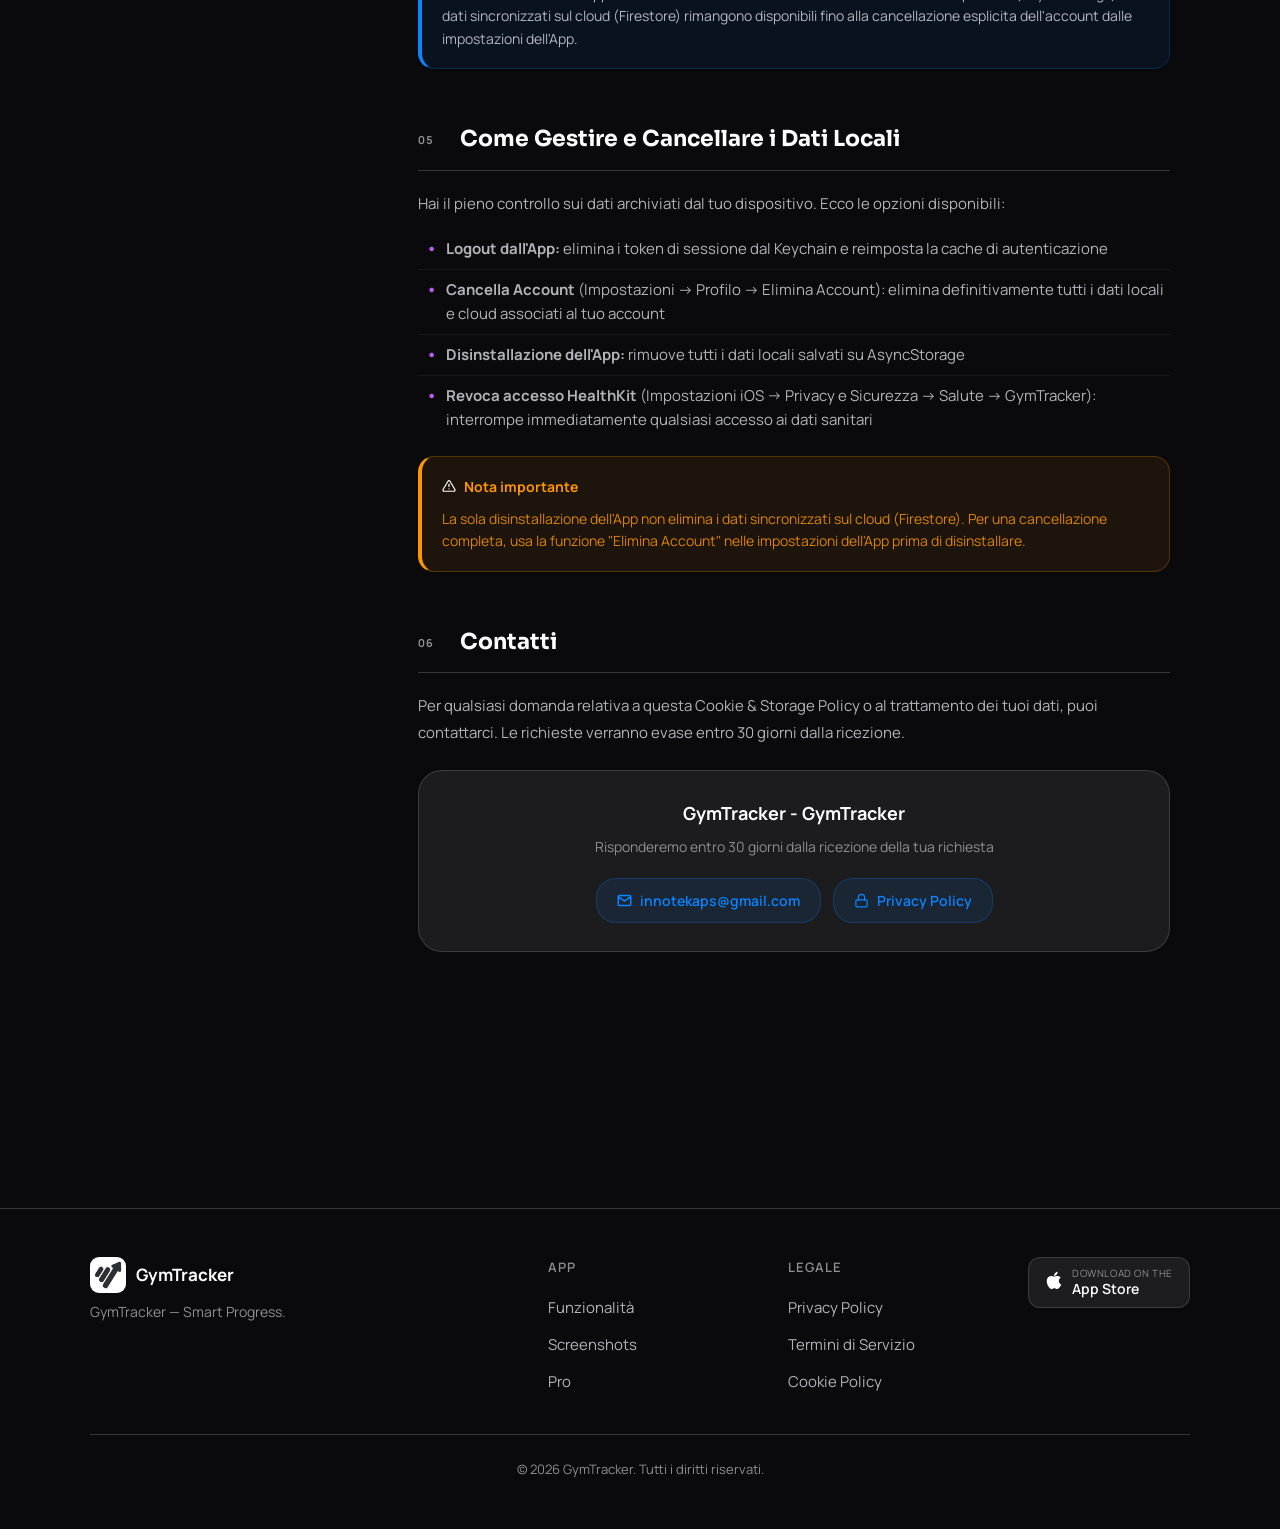
==== commit b62229fa: "fix: replace INNOTEK with GymTracker across all pages" ====
--- a/cookies.html
+++ b/cookies.html
@@ -127,7 +127,7 @@
         <p>RevenueCat utilizza un identificativo anonimo dell'utente (App User ID) per associare il piano di abbonamento al tuo account, senza raccogliere dati personali. Questo identificativo viene generato dall'App e non è correlabile ad informazioni anagrafiche.</p>
 
         <h3>Identificatori dispositivo (IDFV)</h3>
-        <p>L'App può utilizzare il "Identifier for Vendor" (IDFV) fornito da iOS, un identificativo anonimo specifico per il vendor (INNOTEK) su quel dispositivo. L'IDFV non può essere utilizzato per identificarti su app di altri vendor e viene reimpostato alla disinstallazione dell'App.</p>
+        <p>L'App può utilizzare il "Identifier for Vendor" (IDFV) fornito da iOS, un identificativo anonimo specifico per il vendor (GymTracker) su quel dispositivo. L'IDFV non può essere utilizzato per identificarti su app di altri vendor e viene reimpostato alla disinstallazione dell'App.</p>
 
         <div class="info-box">
           <div class="info-box-header">
@@ -216,7 +216,7 @@
         </div>
         <p>Per qualsiasi domanda relativa a questa Cookie &amp; Storage Policy o al trattamento dei tuoi dati, puoi contattarci. Le richieste verranno evase entro 30 giorni dalla ricezione.</p>
         <div class="contact-box">
-          <div class="contact-box-title">INNOTEK - GymTracker</div>
+          <div class="contact-box-title">GymTracker - GymTracker</div>
           <div class="contact-box-sub">Risponderemo entro 30 giorni dalla ricezione della tua richiesta</div>
           <div class="contact-box-links">
             <a href="mailto:innotekaps@gmail.com" class="contact-link">
@@ -286,7 +286,7 @@
         <p>RevenueCat uses an anonymous user identifier (App User ID) to link a subscription plan to your account, without collecting personal data. This identifier is generated by the app and cannot be correlated to personal information.</p>
 
         <h3>Device identifier (IDFV)</h3>
-        <p>The app may use the "Identifier for Vendor" (IDFV) provided by iOS  -  an anonymous identifier specific to the vendor (INNOTEK) on that device. The IDFV cannot be used to identify you across apps from other vendors and is reset when the app is uninstalled.</p>
+        <p>The app may use the "Identifier for Vendor" (IDFV) provided by iOS  -  an anonymous identifier specific to the vendor (GymTracker) on that device. The IDFV cannot be used to identify you across apps from other vendors and is reset when the app is uninstalled.</p>
 
         <div class="info-box">
           <div class="info-box-header">
@@ -375,7 +375,7 @@
         </div>
         <p>For any questions about this Cookies &amp; Storage Policy or data processing, please contact us. Requests will be handled within 30 days of receipt.</p>
         <div class="contact-box">
-          <div class="contact-box-title">INNOTEK - GymTracker</div>
+          <div class="contact-box-title">GymTracker - GymTracker</div>
           <div class="contact-box-sub">We'll respond within 30 days of receiving your request</div>
           <div class="contact-box-links">
             <a href="mailto:innotekaps@gmail.com" class="contact-link">
--- a/styles.css
+++ b/styles.css
@@ -295,11 +295,16 @@
   scroll-padding-inline: 8px;
   overscroll-behavior-x: contain;
   width: 100%;
+  flex: 1 1 auto;
+  overscroll-behavior-x: contain;
+  width: 100%;
 }
 .screenshots-scroll::-webkit-scrollbar { height: 4px; }
 .screenshots-scroll::-webkit-scrollbar-track { background: transparent; }
 .screenshots-scroll::-webkit-scrollbar-thumb { background: var(--separator); border-radius: 2px; }
-.screenshot-item { min-width: 0; scroll-snap-align: center; }
+.screenshot-item {
+  min-width: 0; scroll-snap-align: center;
+}
 .screenshot-item img {
   width: 100%; height: auto; max-height: 560px;
   border-radius: var(--radius-lg);
@@ -398,6 +403,35 @@
 }
 .pro-list li::before { content: '✓'; color: var(--success); font-weight: 700; }
 
+/* ── Pro comparison table ── */
+.pro-compare-table {
+  width: 100%; border-collapse: collapse; margin: 32px 0;
+  border-radius: 12px; overflow: hidden;
+  border: 1px solid rgba(191,90,242,0.2);
+}
+.pro-compare-header,
+.pro-compare-row {
+  display: grid;
+  grid-template-columns: 1fr 90px 90px;
+  align-items: center;
+}
+.pro-compare-header {
+  background: rgba(191,90,242,0.12);
+  padding: 10px 16px;
+}
+.pro-compare-header .pro-compare-feature { font-size: 12px; color: var(--text-muted); }
+.pro-compare-header .free-col { font-size: 13px; font-weight: 700; color: var(--text-secondary); text-align: center; }
+.pro-compare-header .pro-col { font-size: 13px; font-weight: 700; color: var(--premium); text-align: center; }
+.pro-compare-row {
+  padding: 11px 16px;
+  border-top: 1px solid rgba(255,255,255,0.05);
+}
+.pro-compare-row:nth-child(odd) { background: rgba(255,255,255,0.02); }
+.pro-compare-feature { font-size: 14px; color: var(--text-secondary); text-align: left; }
+.pro-compare-col { font-size: 14px; font-weight: 600; text-align: center; color: var(--text-primary); }
+.compare-yes { color: var(--success); font-size: 16px; }
+.compare-no { color: var(--text-muted); font-size: 14px; }
+
 /* ── Tabs (language) ── */
 .lang-tabs { display: flex; gap: 4px; margin-bottom: 32px; }
 .lang-tab {
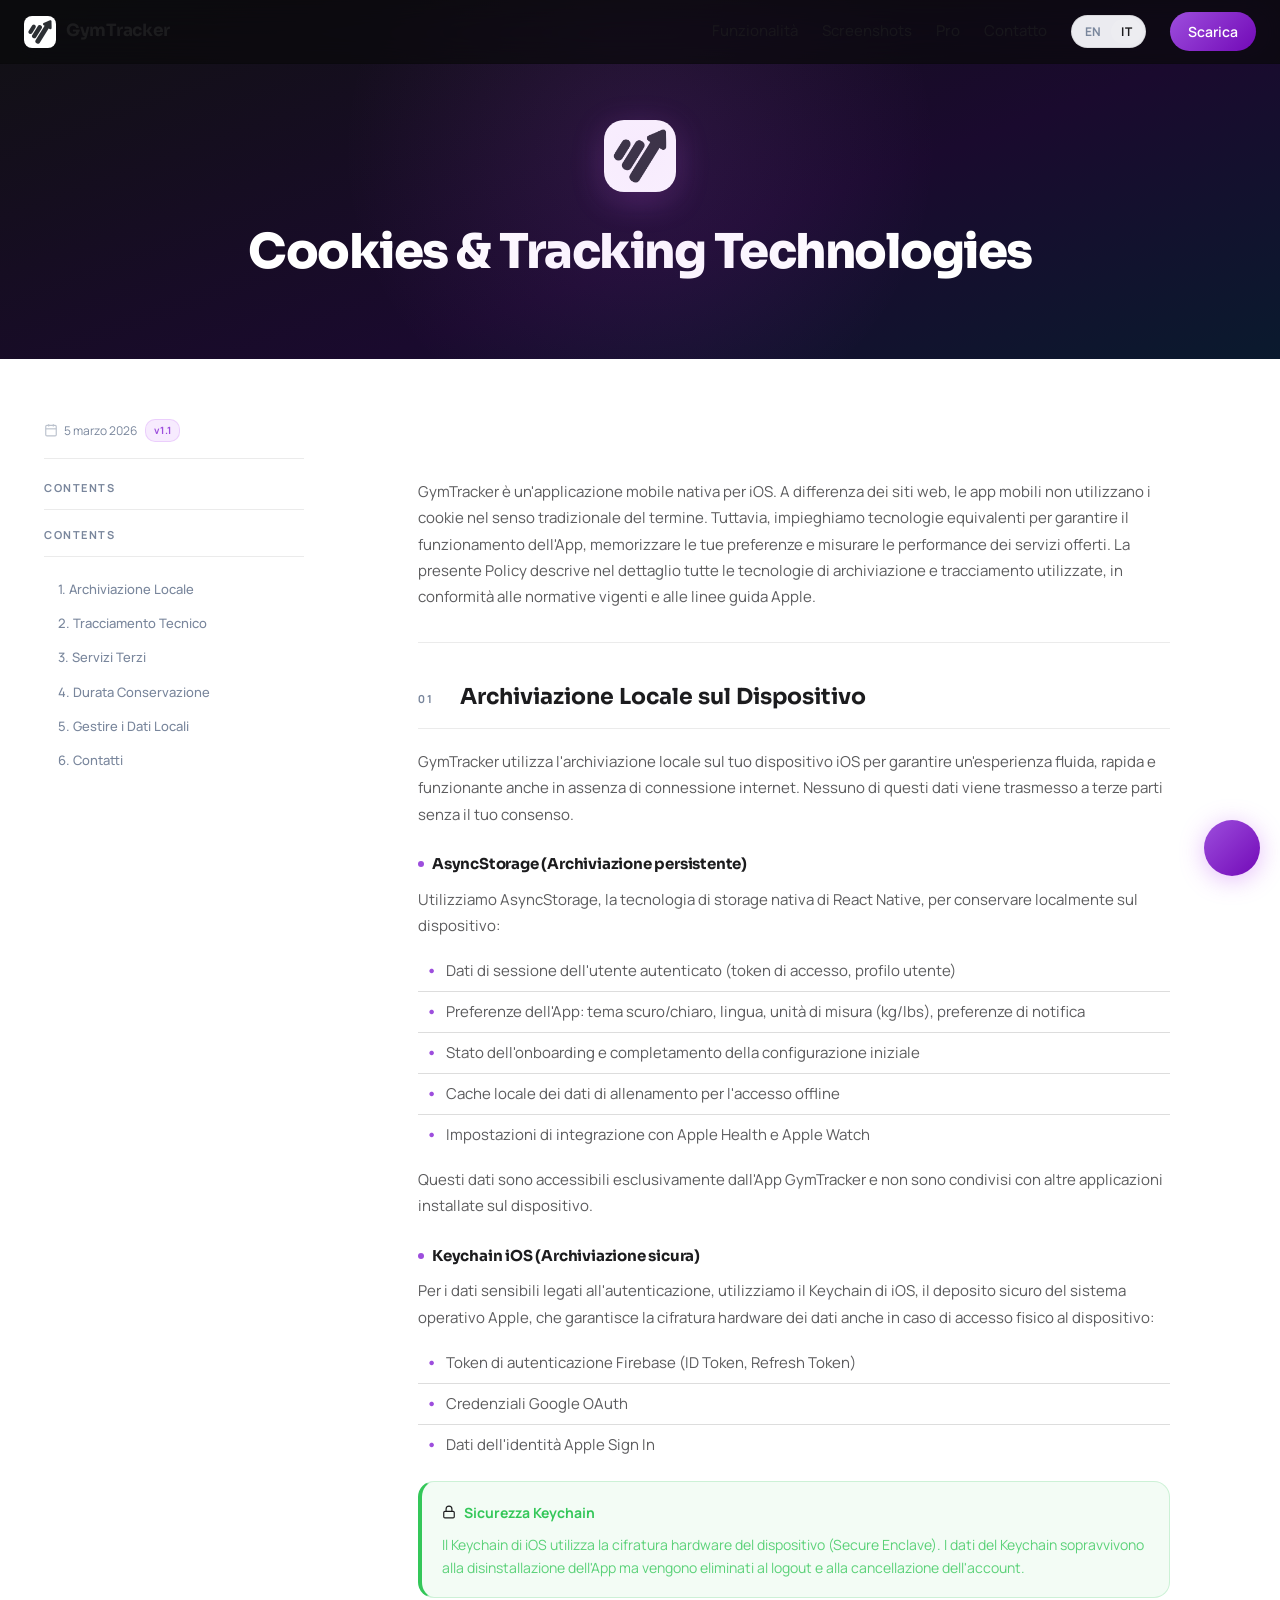
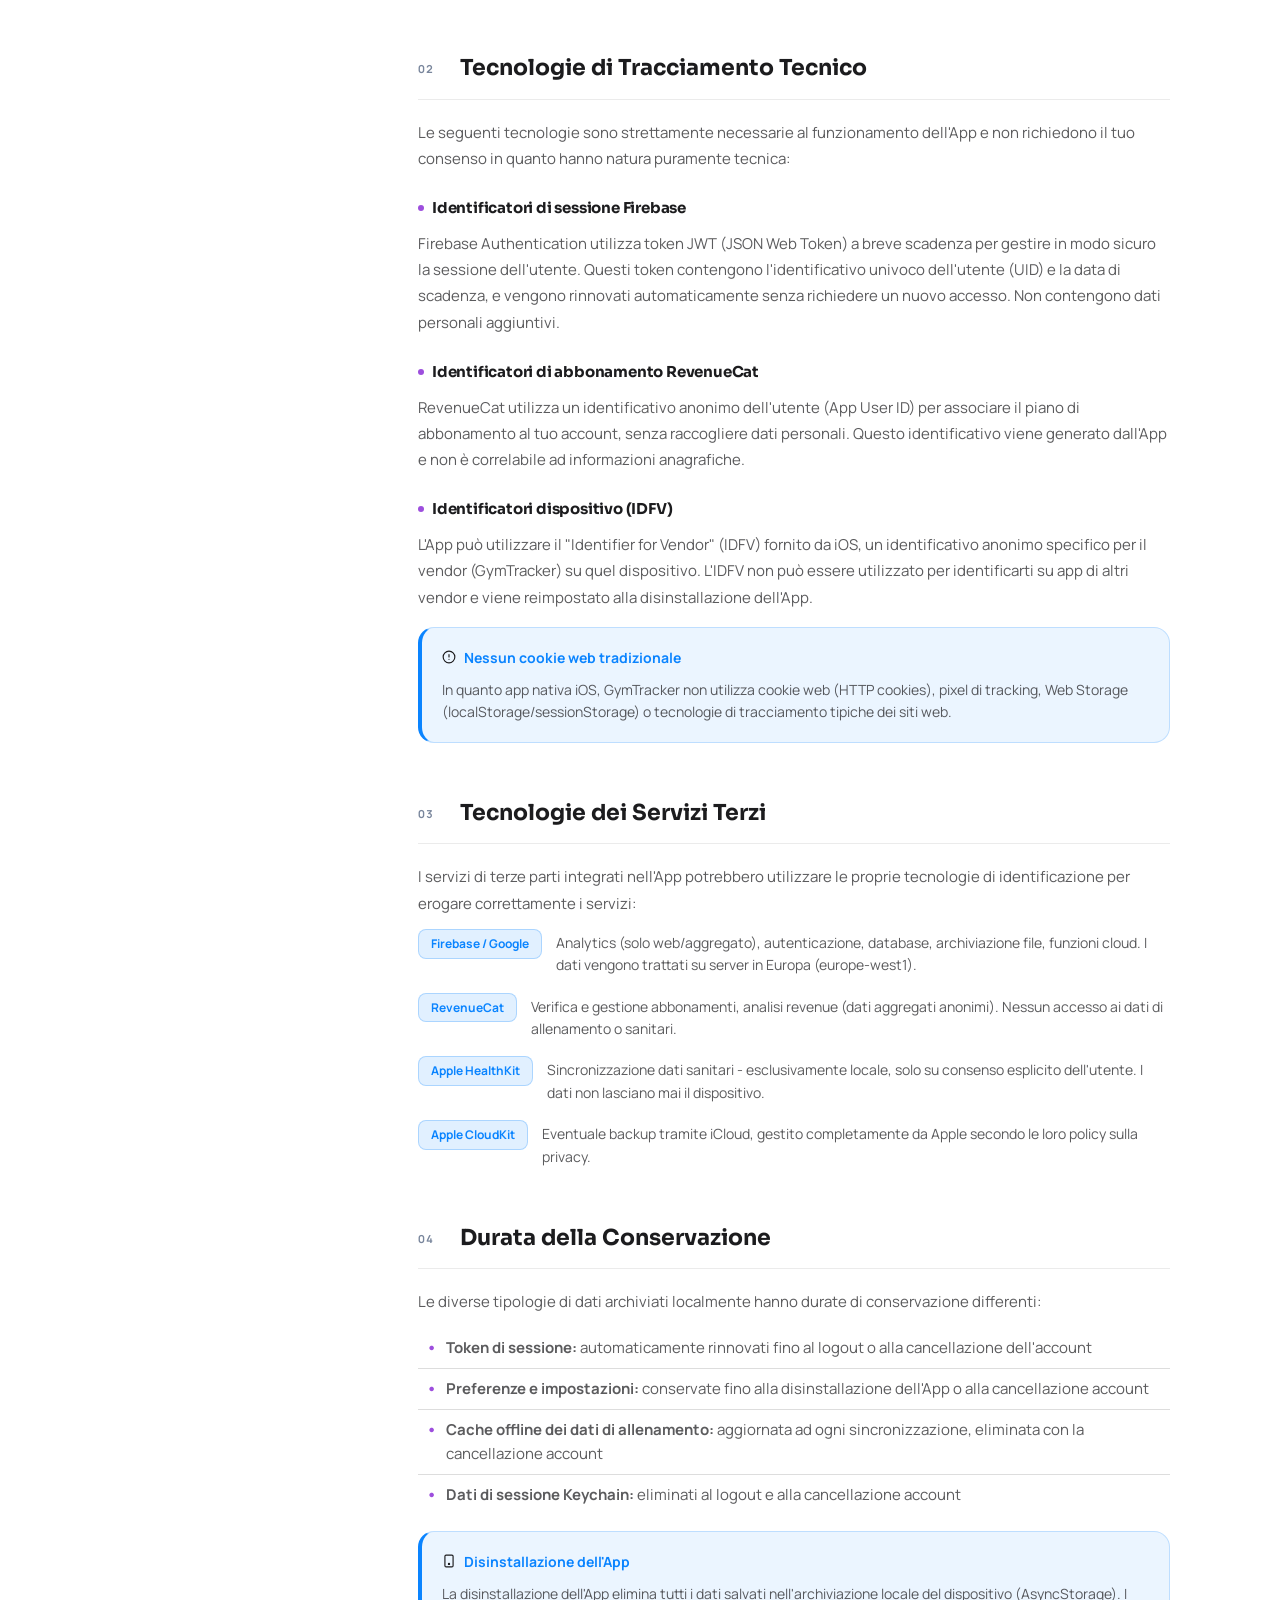
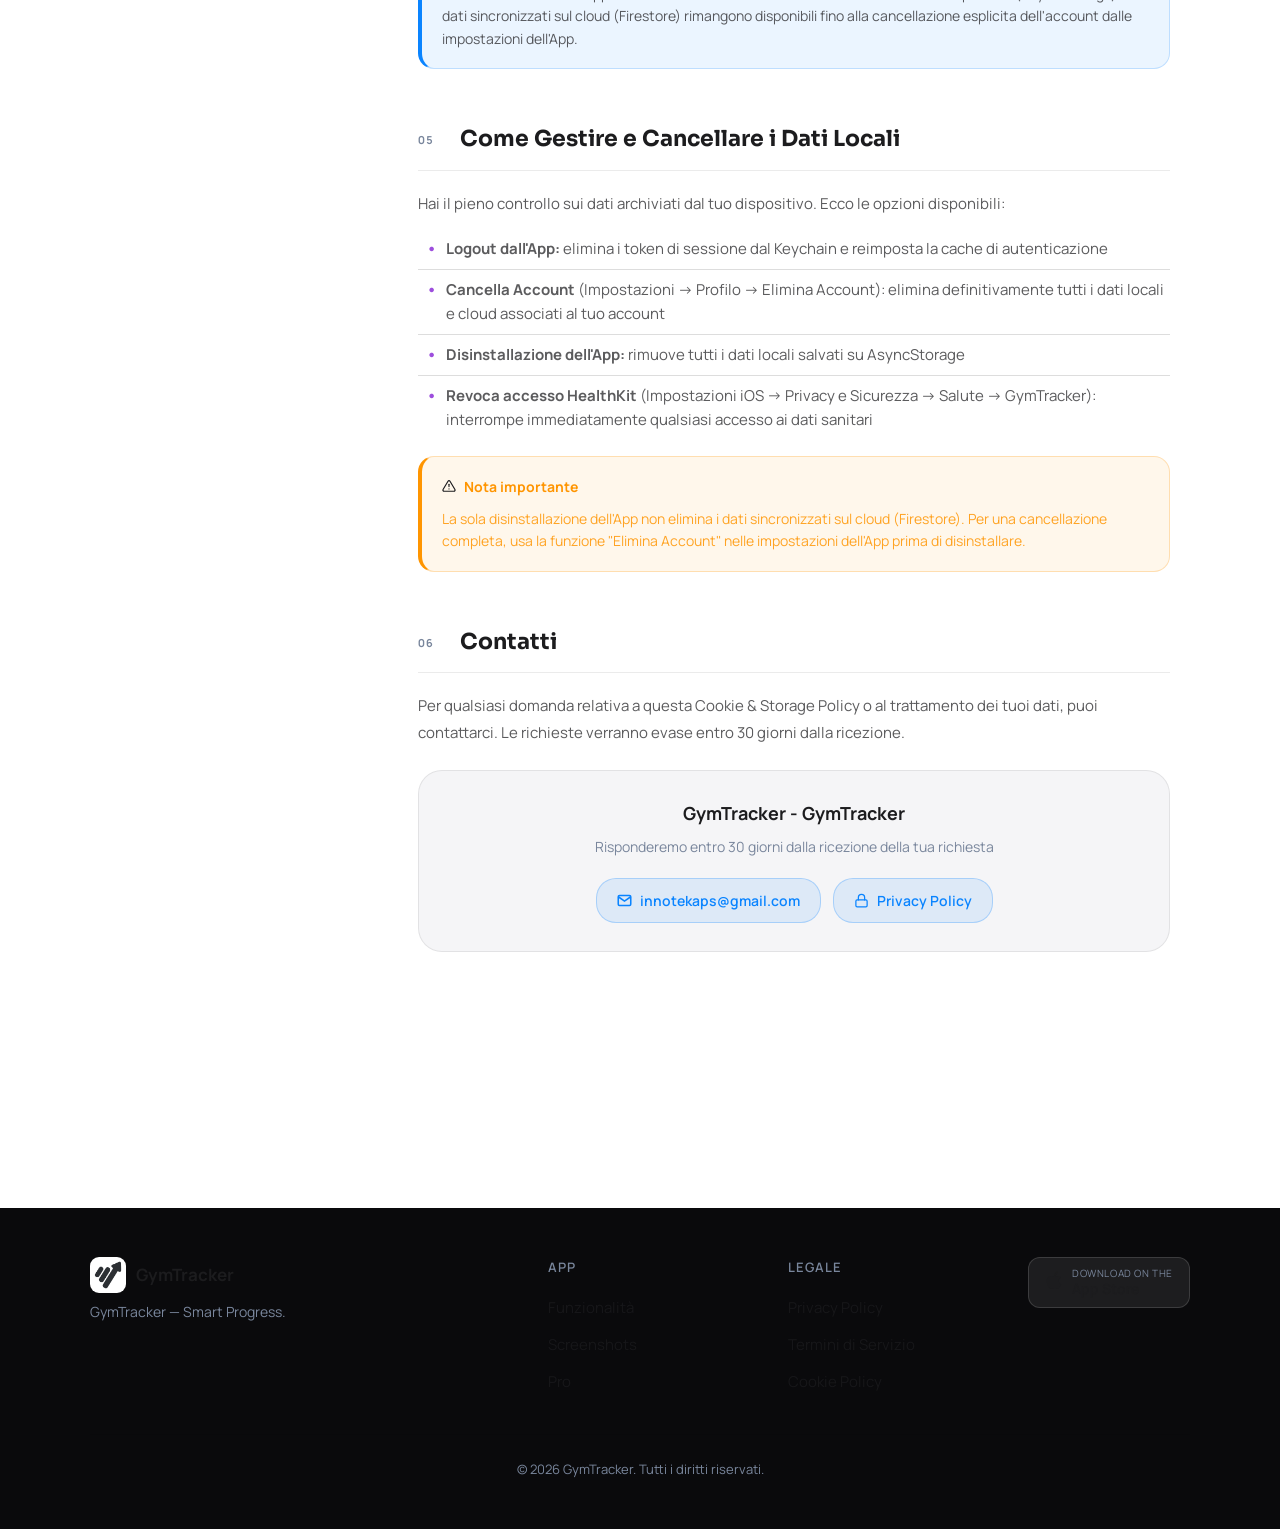
==== commit 7c3a956d: "fix: Correct script tags and improve theme-toggle robustness - Fix script tag syntax (remove escaped" ====
--- a/cookies.html
+++ b/cookies.html
@@ -1,5 +1,5 @@
 <!DOCTYPE html>
-<html lang="en">
+<html lang="en" data-theme="dark">
 <head>
   <meta charset="UTF-8">
   <meta name="viewport" content="width=device-width, initial-scale=1.0">
@@ -470,5 +470,7 @@
   }
   triggerFadeIns();
 </script>
+<script src="./theme-toggle.js" defer></script>
+
 </body>
 </html>
--- a/styles.css
+++ b/styles.css
@@ -2,9 +2,10 @@
 
 /* ===================================
   GymTracker - Design System
-   Mirroring the app's theme
+   Automatic Dark/Light Theme
 =================================== */
-:root {
+:root,
+html[data-theme="dark"] {
   --bg:             #0A0A0C;
   --bg-card:        #1C1C1E;
   --bg-elevated:    #2C2C2E;
@@ -32,9 +33,53 @@
   --shadow-glow: 0 0 40px rgba(191,90,242,0.25);
 }
 
+/* Light Mode Theme */
+html[data-theme="light"] {
+  --bg:             #FFFFFF;
+  --bg-card:        #F5F5F7;
+  --bg-elevated:    #EBEBF0;
+  --text:           #1C1C1E;
+  --text-secondary: rgba(28,28,30,0.72);
+  --text-muted:     #79869C;
+  --accent:         #0A84FF;
+  --success:        #34C759;
+  --error:          #FF3B30;
+  --warning:        #FF9500;
+  --premium:        #9D4EDD;
+  --premium2:       #7209B7;
+  --separator:      rgba(0,0,0,0.08);
+
+  --gradient-premium: linear-gradient(135deg, #9D4EDD 0%, #7209B7 100%);
+  --gradient-accent:  linear-gradient(135deg, #0A84FF 0%, #3C3AA1 100%);
+  --gradient-hero:    linear-gradient(160deg, #FFFFFF 0%, #F5F3FF 60%, #E8E3FF 100%);
+}
+
+/* System preference fallback */
+@media (prefers-color-scheme: light) {
+  html:not([data-theme]) {
+    --bg:             #FFFFFF;
+    --bg-card:        #F5F5F7;
+    --bg-elevated:    #EBEBF0;
+    --text:           #1C1C1E;
+    --text-secondary: rgba(28,28,30,0.72);
+    --text-muted:     #79869C;
+    --accent:         #0A84FF;
+    --success:        #34C759;
+    --error:          #FF3B30;
+    --warning:        #FF9500;
+    --premium:        #9D4EDD;
+    --premium2:       #7209B7;
+    --separator:      rgba(0,0,0,0.08);
+
+    --gradient-premium: linear-gradient(135deg, #9D4EDD 0%, #7209B7 100%);
+    --gradient-accent:  linear-gradient(135deg, #0A84FF 0%, #3C3AA1 100%);
+    --gradient-hero:    linear-gradient(160deg, #FFFFFF 0%, #F5F3FF 60%, #E8E3FF 100%);
+  }
+}
+
 * { box-sizing: border-box; margin: 0; padding: 0; }
 
-html { scroll-behavior: smooth; }
+html { scroll-behavior: smooth; color-scheme: light dark; }
 
 body {
   background: var(--bg);
@@ -810,21 +855,58 @@
   font-size: 13px; color: var(--text-muted); line-height: 1.6;
 }
 
-/* ── Back to Top ── */
-.back-to-top {
-  position: fixed; bottom: 32px; right: 28px; z-index: 50;
-  width: 44px; height: 44px; border-radius: 50%;
+/* ── Theme Toggle ── */
+.theme-toggle {
+  position: fixed; bottom: 24px; right: 20px; z-index: 9999;
+  width: 56px; height: 56px; border-radius: 50%;
   background: var(--gradient-premium);
   border: none; cursor: pointer;
   display: flex; align-items: center; justify-content: center;
-  box-shadow: 0 4px 20px rgba(191,90,242,0.4);
+  box-shadow: 0 4px 24px rgba(191,90,242,0.4);
+  color: #fff; font-size: 24px;
+  transition: transform .2s, box-shadow .2s, bottom .3s, right .3s;
+  font-weight: 500;
+  padding: 0;
+}
+.theme-toggle:hover { transform: scale(1.12); box-shadow: 0 8px 32px rgba(191,90,242,0.6); }
+.theme-toggle:active { transform: scale(0.92); }
+.theme-toggle:focus-visible { outline: 2px solid rgba(255,255,255,0.5); outline-offset: 2px; }
+
+/* ── Back to Top ── */
+.back-to-top {
+  position: fixed; bottom: 92px; right: 20px; z-index: 9998;
+  width: 56px; height: 56px; border-radius: 50%;
+  background: var(--gradient-accent);
+  border: none; cursor: pointer;
+  display: flex; align-items: center; justify-content: center;
+  box-shadow: 0 4px 24px rgba(10,132,255,0.3);
   opacity: 0; pointer-events: none;
   transform: translateY(12px);
-  transition: opacity .3s, transform .3s;
-  color: #fff; font-size: 18px;
-}
-.back-to-top.visible { opacity: 1; pointer-events: auto; transform: translateY(0); }
-.back-to-top:hover { transform: translateY(-2px); box-shadow: 0 6px 28px rgba(191,90,242,0.5); }
+  transition: opacity .3s, transform .3s, visibility .3s;
+  color: #fff; font-size: 20px;
+  visibility: hidden;
+}
+.back-to-top.visible { opacity: 1; pointer-events: auto; transform: translateY(0); visibility: visible; }
+.back-to-top:hover { transform: translateY(-2px); box-shadow: 0 6px 32px rgba(10,132,255,0.5); }
+.back-to-top:focus-visible { outline: 2px solid rgba(255,255,255,0.5); outline-offset: 2px; }
+
+/* Mobile responsive */
+@media (max-width: 480px) {
+  .theme-toggle {
+    width: 52px; height: 52px;
+    bottom: 16px; right: 16px;
+    font-size: 22px;
+    box-shadow: 0 2px 16px rgba(191,90,242,0.35);
+  }
+  .theme-toggle:hover { box-shadow: 0 4px 20px rgba(191,90,242,0.5); }
+  
+  .back-to-top {
+    width: 52px; height: 52px;
+    bottom: 76px; right: 16px;
+    font-size: 18px;
+    box-shadow: 0 2px 16px rgba(10,132,255,0.25);
+  }
+}
 
 /* ── Fade-in animation ── */
 .fade-in { opacity: 0; transform: translateY(20px); transition: opacity .5s ease, transform .5s ease; }
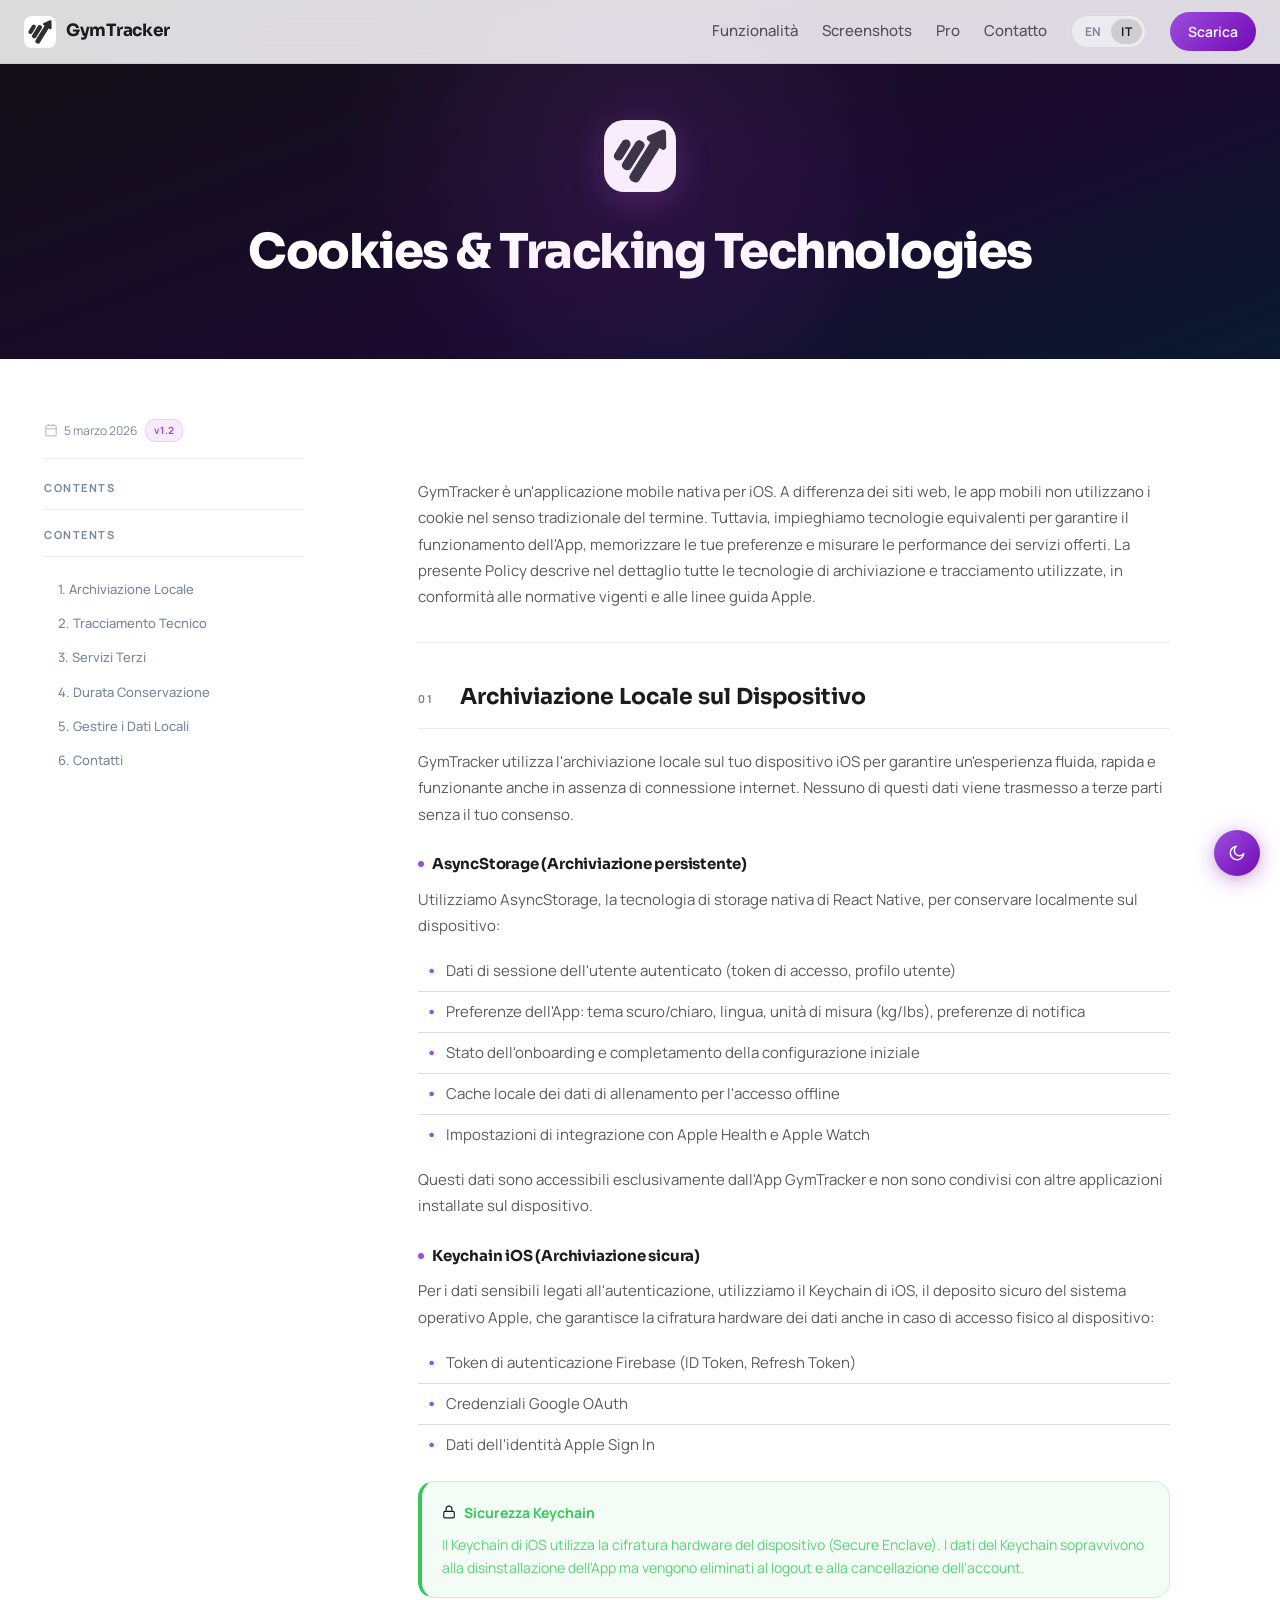
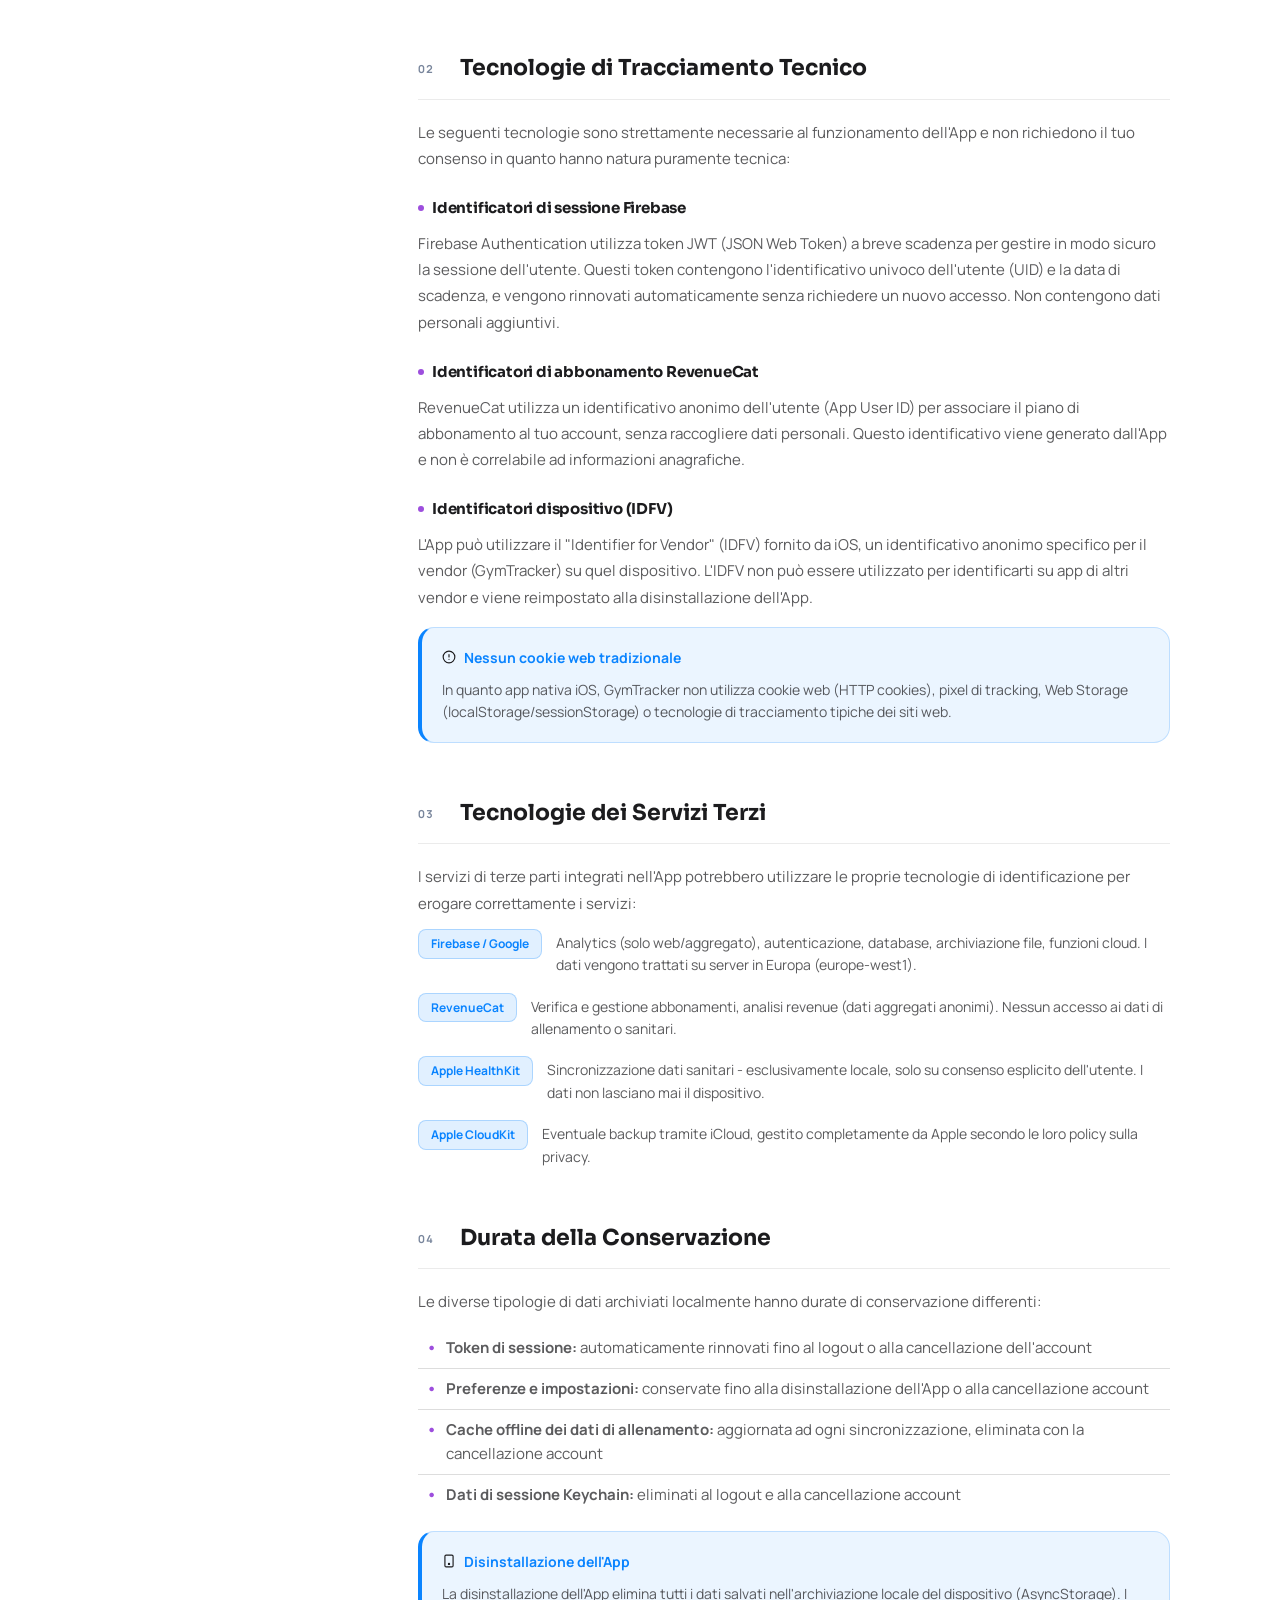
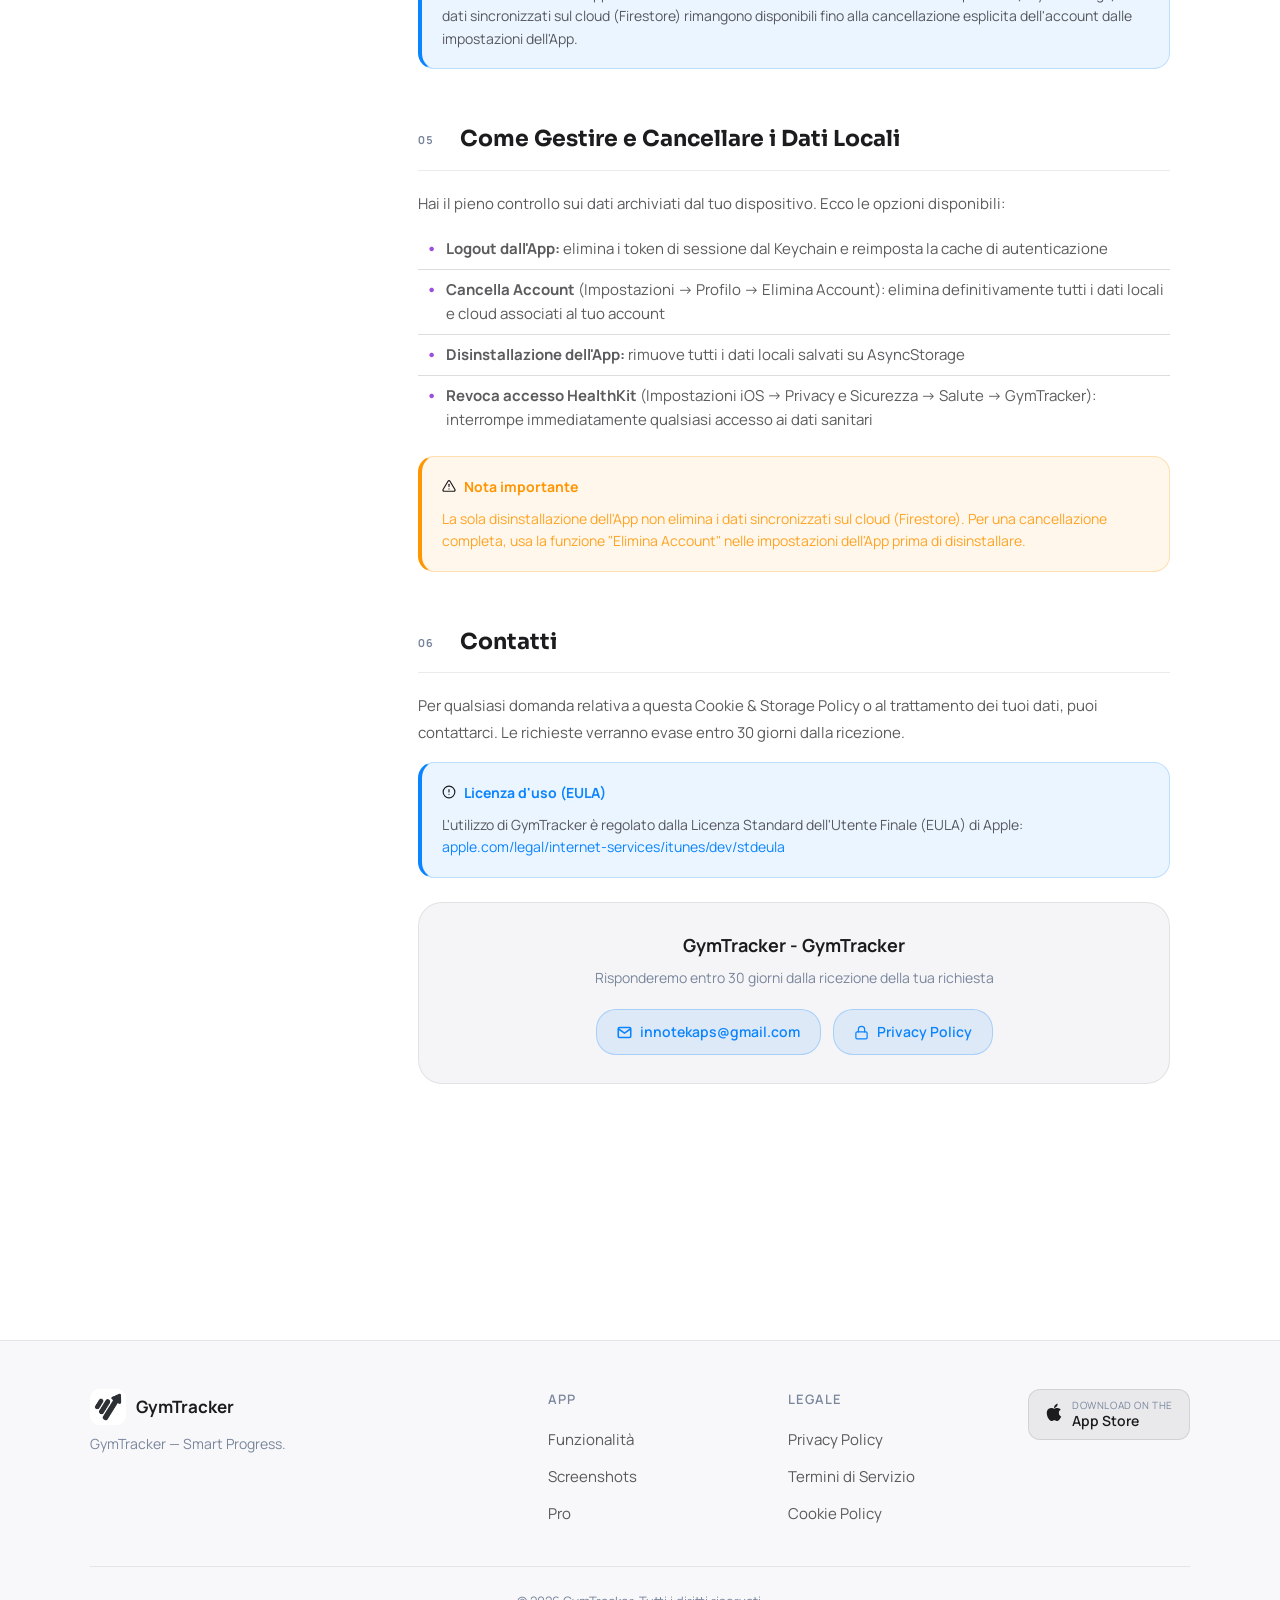
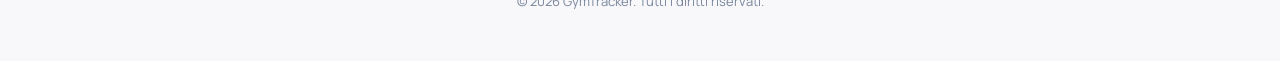
==== commit 5ed62347: "Apple int" ====
--- a/cookies.html
+++ b/cookies.html
@@ -44,7 +44,7 @@
         <svg width="14" height="14" viewBox="0 0 24 24" fill="none" stroke="currentColor" stroke-width="2"><rect x="3" y="4" width="18" height="18" rx="2"/><line x1="16" y1="2" x2="16" y2="6"/><line x1="8" y1="2" x2="8" y2="6"/><line x1="3" y1="10" x2="21" y2="10"/></svg>
         5 marzo 2026
       </span>
-      <span class="legal-meta-badge">v1.1</span>
+      <span class="legal-meta-badge">v1.2</span>
     </div>
     <div class="toc-header">Contents</div>
     <div class="toc-header">Contents</div>
@@ -215,6 +215,13 @@
           <h2>Contatti</h2>
         </div>
         <p>Per qualsiasi domanda relativa a questa Cookie &amp; Storage Policy o al trattamento dei tuoi dati, puoi contattarci. Le richieste verranno evase entro 30 giorni dalla ricezione.</p>
+        <div class="info-box">
+          <div class="info-box-header">
+            <span class="info-box-icon"><svg width="14" height="14" viewBox="0 0 24 24" fill="none" stroke="currentColor" stroke-width="2" stroke-linecap="round"><circle cx="12" cy="12" r="10"/><line x1="12" y1="8" x2="12" y2="12"/><line x1="12" y1="16" x2="12.01" y2="16"/></svg></span>
+            <span class="info-box-title">Licenza d'uso (EULA)</span>
+          </div>
+          <p>L'utilizzo di GymTracker è regolato dalla Licenza Standard dell'Utente Finale (EULA) di Apple: <a href="https://www.apple.com/legal/internet-services/itunes/dev/stdeula/" target="_blank" rel="noopener">apple.com/legal/internet-services/itunes/dev/stdeula</a></p>
+        </div>
         <div class="contact-box">
           <div class="contact-box-title">GymTracker - GymTracker</div>
           <div class="contact-box-sub">Risponderemo entro 30 giorni dalla ricezione della tua richiesta</div>
@@ -374,6 +381,13 @@
           <h2>Contacts</h2>
         </div>
         <p>For any questions about this Cookies &amp; Storage Policy or data processing, please contact us. Requests will be handled within 30 days of receipt.</p>
+        <div class="info-box">
+          <div class="info-box-header">
+            <span class="info-box-icon"><svg width="14" height="14" viewBox="0 0 24 24" fill="none" stroke="currentColor" stroke-width="2" stroke-linecap="round"><circle cx="12" cy="12" r="10"/><line x1="12" y1="8" x2="12" y2="12"/><line x1="12" y1="16" x2="12.01" y2="16"/></svg></span>
+            <span class="info-box-title">End User License Agreement (EULA)</span>
+          </div>
+          <p>Use of GymTracker is governed by Apple's Standard End User License Agreement: <a href="https://www.apple.com/legal/internet-services/itunes/dev/stdeula/" target="_blank" rel="noopener">apple.com/legal/internet-services/itunes/dev/stdeula</a></p>
+        </div>
         <div class="contact-box">
           <div class="contact-box-title">GymTracker - GymTracker</div>
           <div class="contact-box-sub">We'll respond within 30 days of receiving your request</div>
--- a/styles.css
+++ b/styles.css
@@ -114,6 +114,12 @@
   -webkit-backdrop-filter: blur(20px) saturate(180%);
   border-bottom: 1px solid var(--separator);
 }
+
+/* Light mode nav */
+html[data-theme="light"] .site-nav {
+  background: rgba(255,255,255,0.85);
+}
+
 .nav-brand { display: flex; align-items: center; gap: 10px; color: inherit; text-decoration: none; }
 .nav-brand img { width: 32px; height: 32px; border-radius: 8px; }
 .nav-brand span { font-size: 17px; font-weight: 700; letter-spacing: -0.3px; }
@@ -149,6 +155,9 @@
 }
 .lang-switch-btn.active { background: rgba(255,255,255,0.12); color: var(--text); }
 
+/* Light mode language switch */
+html[data-theme="light"] .lang-switch-btn.active { background: rgba(0,0,0,0.12); }
+
 /* ── Hero ── */
 .hero {
   min-height: 100svh;
@@ -194,6 +203,13 @@
   -webkit-text-fill-color: transparent;
   background-clip: text;
 }
+
+/* Light mode hero title - solid black */
+html[data-theme="light"] .hero h1 {
+  background: none;
+  -webkit-text-fill-color: unset;
+  color: #1C1C1E;
+}
 .hero-tagline {
   font-size: clamp(17px, 2.8vw, 24px);
   font-weight: 700;
@@ -332,21 +348,17 @@
   display: grid;
   grid-auto-flow: column;
   grid-auto-columns: minmax(240px, 320px);
-  gap: 20px; overflow-x: auto;
-  padding: 20px 8px 40px;
-  scrollbar-width: thin; scrollbar-color: var(--separator) transparent;
+  gap: 20px; overflow-x: auto; overflow-y: hidden;
+  padding: 20px 8px 8px;
+  scrollbar-width: none;
   -webkit-overflow-scrolling: touch;
   scroll-snap-type: x mandatory;
   scroll-padding-inline: 8px;
   overscroll-behavior-x: contain;
   width: 100%;
   flex: 1 1 auto;
-  overscroll-behavior-x: contain;
-  width: 100%;
-}
-.screenshots-scroll::-webkit-scrollbar { height: 4px; }
-.screenshots-scroll::-webkit-scrollbar-track { background: transparent; }
-.screenshots-scroll::-webkit-scrollbar-thumb { background: var(--separator); border-radius: 2px; }
+}
+.screenshots-scroll::-webkit-scrollbar { display: none; }
 .screenshot-item {
   min-width: 0; scroll-snap-align: center;
 }
@@ -545,6 +557,12 @@
   padding: 48px 24px;
   background: #0A0A0C;
 }
+
+/* Light mode footer */
+html[data-theme="light"] footer {
+  background: #F8F8FA;
+}
+
 .footer-inner {
   max-width: 1100px; margin: 0 auto;
   display: grid;
@@ -564,7 +582,19 @@
   border-radius: 12px; color: var(--text-primary); text-decoration: none;
   font-size: 14px; font-weight: 600; line-height: 1.3; transition: background 0.2s;
 }
+
+/* Light mode footer badge */
+html[data-theme="light"] .footer-appstore-badge {
+  background: rgba(0,0,0,0.06); border: 1px solid rgba(0,0,0,0.1);
+  color: var(--text);
+}
+
 .footer-appstore-badge:hover { background: rgba(255,255,255,0.15); }
+
+html[data-theme="light"] .footer-appstore-badge:hover {
+  background: rgba(0,0,0,0.12);
+}
+
 .footer-appstore-badge small {
   display: block; font-size: 10px; color: var(--text-muted);
   font-weight: 400; text-transform: uppercase; letter-spacing: 0.6px;
@@ -856,26 +886,54 @@
 }
 
 /* ── Theme Toggle ── */
+:root {
+  --fab-size: 46px;
+  --fab-right: 20px;
+  --fab-bottom: 24px;
+  --fab-gap: 12px;
+}
+
 .theme-toggle {
-  position: fixed; bottom: 24px; right: 20px; z-index: 9999;
-  width: 56px; height: 56px; border-radius: 50%;
+  position: fixed; bottom: var(--fab-bottom, 24px); right: var(--fab-right, 20px); z-index: 9999;
+  width: var(--fab-size, 46px); height: var(--fab-size, 46px); border-radius: 50%;
   background: var(--gradient-premium);
   border: none; cursor: pointer;
   display: flex; align-items: center; justify-content: center;
   box-shadow: 0 4px 24px rgba(191,90,242,0.4);
-  color: #fff; font-size: 24px;
-  transition: transform .2s, box-shadow .2s, bottom .3s, right .3s;
-  font-weight: 500;
+  color: #fff;
+  transition: transform .2s, box-shadow .2s, bottom .3s, right .3s, filter .2s;
   padding: 0;
+  line-height: 0;
+  min-height: var(--fab-size, 46px);
+  min-width: var(--fab-size, 46px);
 }
 .theme-toggle:hover { transform: scale(1.12); box-shadow: 0 8px 32px rgba(191,90,242,0.6); }
 .theme-toggle:active { transform: scale(0.92); }
 .theme-toggle:focus-visible { outline: 2px solid rgba(255,255,255,0.5); outline-offset: 2px; }
 
+.theme-toggle-icon {
+  width: 18px;
+  height: 18px;
+  display: block;
+  stroke: currentColor;
+  fill: none;
+  stroke-width: 2;
+  stroke-linecap: round;
+  stroke-linejoin: round;
+}
+
+/* Light mode theme toggle - ensure icon visibility */
+html[data-theme="light"] .theme-toggle {
+  filter: drop-shadow(0 2px 4px rgba(0,0,0,0.15));
+}
+
 /* ── Back to Top ── */
 .back-to-top {
-  position: fixed; bottom: 92px; right: 20px; z-index: 9998;
-  width: 56px; height: 56px; border-radius: 50%;
+  position: fixed;
+  bottom: calc(var(--fab-bottom, 24px) + var(--fab-size, 46px) + var(--fab-gap, 12px));
+  right: var(--fab-right, 20px);
+  z-index: 9998;
+  width: var(--fab-size, 46px); height: var(--fab-size, 46px); border-radius: 50%;
   background: var(--gradient-accent);
   border: none; cursor: pointer;
   display: flex; align-items: center; justify-content: center;
@@ -883,7 +941,7 @@
   opacity: 0; pointer-events: none;
   transform: translateY(12px);
   transition: opacity .3s, transform .3s, visibility .3s;
-  color: #fff; font-size: 20px;
+  color: #fff; font-size: 18px;
   visibility: hidden;
 }
 .back-to-top.visible { opacity: 1; pointer-events: auto; transform: translateY(0); visibility: visible; }
@@ -892,18 +950,21 @@
 
 /* Mobile responsive */
 @media (max-width: 480px) {
+  :root {
+    --fab-size: 40px;
+    --fab-right: 16px;
+    --fab-bottom: 16px;
+    --fab-gap: 10px;
+  }
+
   .theme-toggle {
-    width: 52px; height: 52px;
-    bottom: 16px; right: 16px;
-    font-size: 22px;
     box-shadow: 0 2px 16px rgba(191,90,242,0.35);
   }
+  .theme-toggle-icon { width: 16px; height: 16px; }
   .theme-toggle:hover { box-shadow: 0 4px 20px rgba(191,90,242,0.5); }
   
   .back-to-top {
-    width: 52px; height: 52px;
-    bottom: 76px; right: 16px;
-    font-size: 18px;
+    font-size: 16px;
     box-shadow: 0 2px 16px rgba(10,132,255,0.25);
   }
 }
